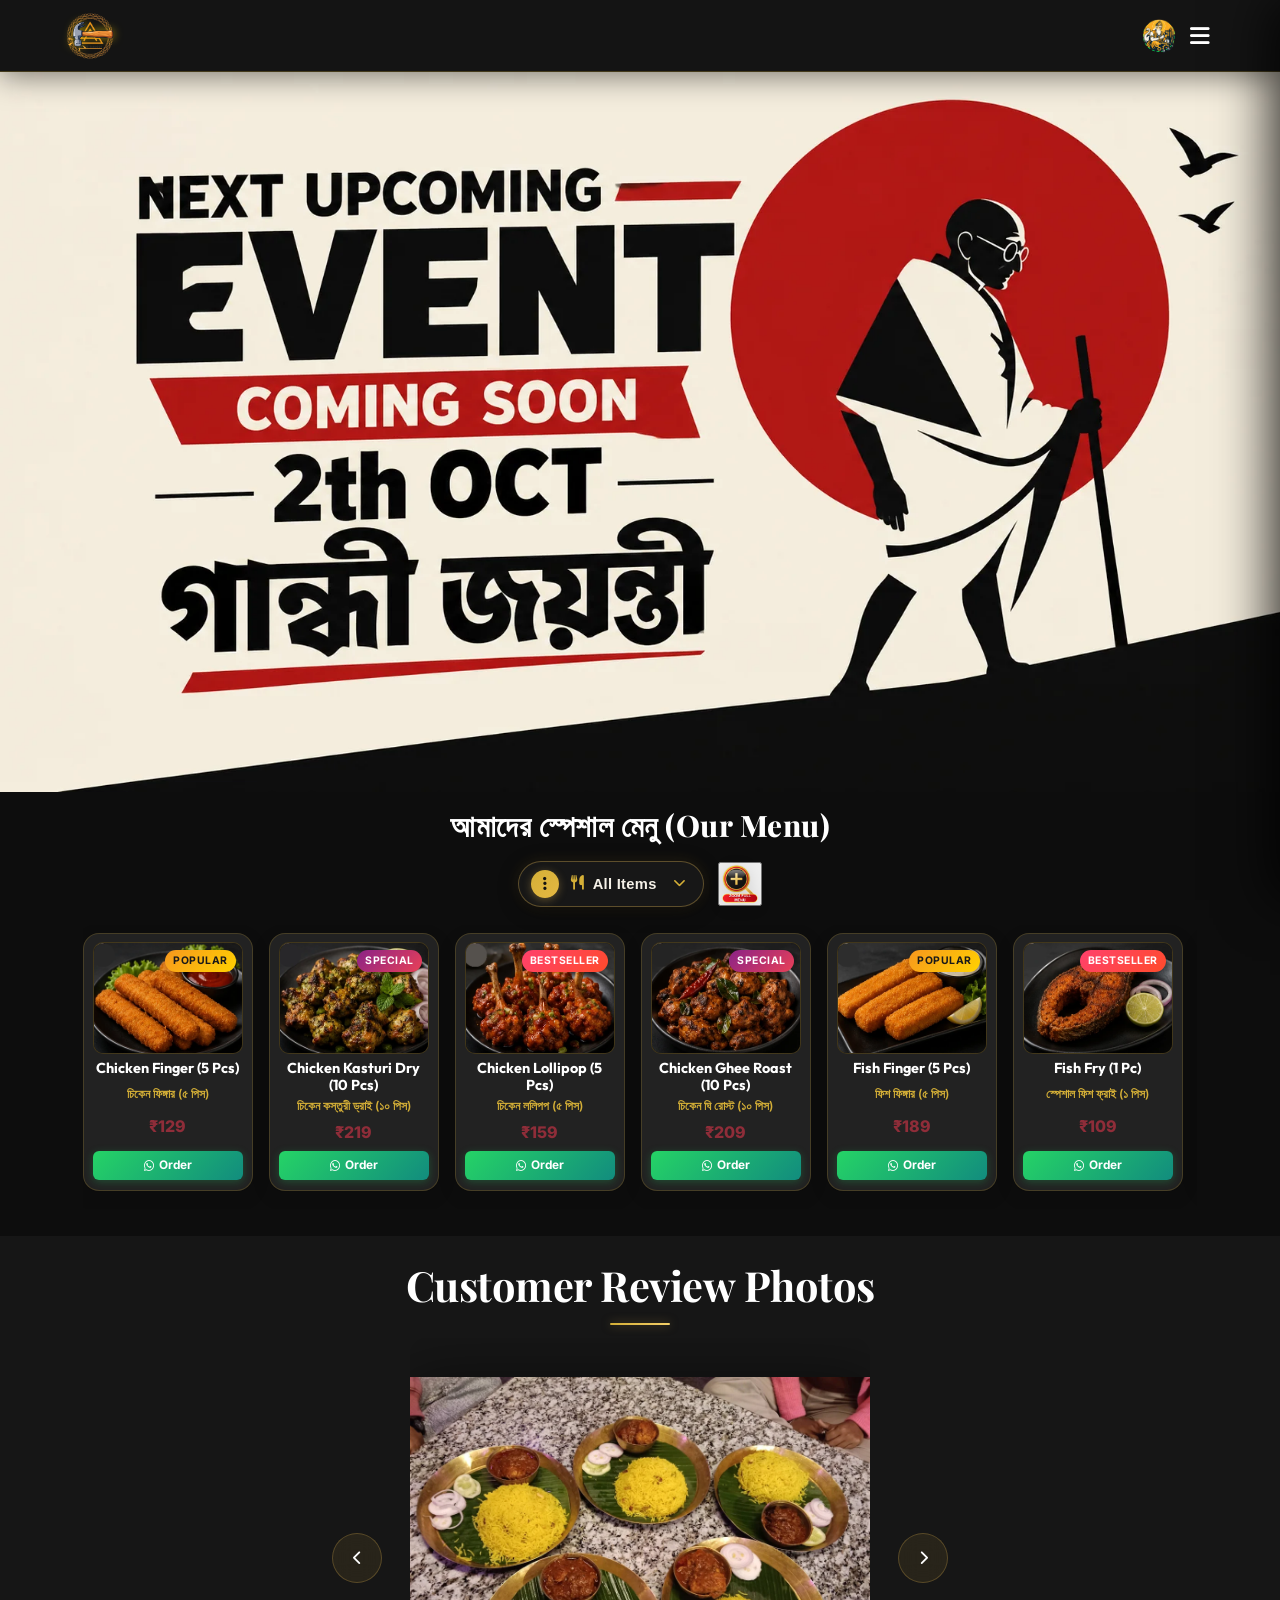
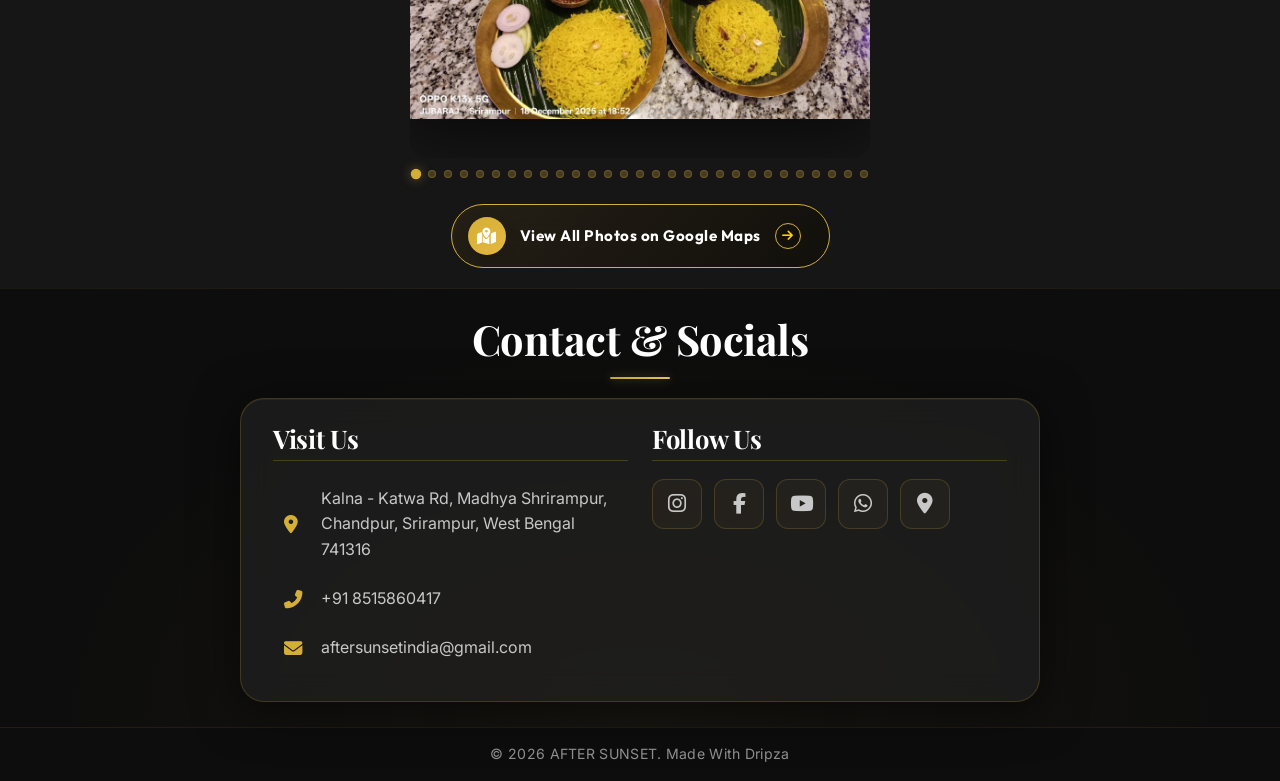
==== index.html @ 4a6a5960 "Update search input keypad dismiss on enter" ====
﻿<!DOCTYPE html>
<html lang="bn">

<head>
    <meta charset="UTF-8">
    <meta name="viewport" content="width=device-width, initial-scale=1.0">
    <title>AFTER SUNSET</title>
    <link rel="icon" type="image/png" href="assets/after_sunset_logo.webp">
    <link
        href="https://fonts.googleapis.com/css2?family=Playfair+Display:wght@400;600;700;800&family=Outfit:wght@300;400;600;800&family=Inter:wght@300;400;500;600&display=swap"
        rel="stylesheet">
    <link rel="stylesheet" href="https://cdnjs.cloudflare.com/ajax/libs/font-awesome/6.4.0/css/all.min.css">
    <link rel="stylesheet" href="styles.css?v=1.3">
</head>

<body class="no-scroll">
    <!-- Preloader Screen -->
    <div id="preloader">
        <div class="preloader-content">
            <h1 class="preloader-title">Welcome to <br><span class="highlight">AFTER SUNSET</span></h1>
            <div class="preloader-loader">
                <div class="loader-bar"></div>
            </div>
        </div>
    </div>
    <!-- Navbar -->
    <nav class="navbar">
        <div class="logo-container">
            <img src="assets/after_sunset_logo.webp" alt="AFTER SUNSET Logo" class="logo-brand-img">
            <div class="logo-text-wrapper">
                <span class="animated-football-header" title="Ganesh Chaturthi Special">
                    <img src="assets/ganesh_run_icon.webp" alt="Ganesh Run Icon" style="object-fit: contain; filter: drop-shadow(0 0 5px rgba(255, 215, 0, 0.6));">
                </span>
                <span class="logo-text">AFTER SUNSET</span>
            </div>
        </div>
        <span class="rath-yatra-header-text">শুভ বিশ্বকর্মা পূজা!</span>
        <ul class="nav-links">
            <li><a href="#home">Home</a></li>
            <li><a href="#menu">Menu</a></li>
            <li><a href="#reviews">Reviews</a></li>
            <li><a href="#contact">Contact</a></li>
        </ul>
        <div class="navbar-actions">
            <!-- Janmashtami Special Button for Poster -->
            <button class="fifa-btn" id="open-promo-modal-direct-btn" title="Show Ganesh Chaturthi Special Poster">
                <div class="fifa-container">
                    <div class="fifa-magic-ring"></div>
                    <img src="assets/ganesh_icon.webp" alt="Ganesh Special" class="fifa-svg" style="object-fit: contain;">
                </div>
            </button>

            <div class="hamburger">
                <i class="fas fa-bars"></i>
            </div>
        </div>
    </nav>

    <!-- Hero Section -->
    <section id="home" class="hero">
        <div class="hero-bg banner-box">
            <img src="assets/after_sunset_banner_1.webp" alt="AFTER SUNSET Banner 1" class="active">
            <img src="assets/hero_banner_2.webp" alt="AFTER SUNSET Banner 2">
            <img src="assets/hero_banner_3.webp" alt="AFTER SUNSET Banner 3">
            <img src="assets/hero_banner_4.webp" alt="AFTER SUNSET Banner 4">
            <img src="assets/hero_banner_5.webp" alt="AFTER SUNSET Banner 5">
            <img src="assets/hero_banner_6.webp" alt="AFTER SUNSET Banner 6">
            <img src="assets/hero_banner_7.webp" alt="AFTER SUNSET Banner 7">
            <div class="overlay"></div>
        </div>
        <!-- Click/Hover Zones for Banner Control -->
        <div class="hero-nav-zone left-zone" title="Previous Image"></div>
        <div class="hero-nav-zone right-zone" title="Next Image"></div>
    </section>

    <!-- Digital Restaurant Menu Section -->
    <section id="menu" class="main-menu-section">
        <div class="menu-header-wrapper">
            <div class="menu-eyebrow-container">
                <span class="menu-eyebrow">আমাদের স্পেশাল মেনু (Our Menu)</span>
            </div>
        </div>

        <!-- Menu Filter and Zoom Controls Row -->
        <div class="menu-filter-controls-row">
            <!-- Menu Category Filter Dropdown (Three-Dot Filter Menu) -->
            <div class="menu-filter-dropdown-wrapper" id="main-menu-filter-dropdown-wrapper">
            <button type="button" class="menu-filter-dots-btn" id="main-menu-filter-dots-btn" aria-expanded="false"
                aria-haspopup="true" title="Filter Menu">
                <span class="three-dots-icon-box">
                    <i class="fas fa-ellipsis-v"></i>
                </span>
                <span class="current-filter-label" id="main-current-filter-label">
                    <i class="fas fa-utensils"></i>
                    <span>All Items</span>
                </span>
                <i class="fas fa-chevron-down filter-dropdown-arrow"></i>
            </button>

            <!-- Dropdown List of Category Filter Options -->
            <div class="menu-filter-dropdown-menu" id="main-menu-filter-dropdown-menu">
                <div class="menu-filter-dropdown-header">
                    <span><i class="fas fa-filter"></i> Filter Category</span>
                </div>
                <div class="menu-filter-dropdown-list">
                    <button type="button" class="menu-tab-btn active" data-category="all">
                        <span class="tab-btn-content">
                            <i class="fas fa-utensils tab-icon"></i>
                            <span class="tab-title">All Items</span>
                        </span>
                        <i class="fas fa-check active-indicator-icon"></i>
                    </button>
                    <button type="button" class="menu-tab-btn" data-category="snacks">
                        <span class="tab-btn-content">
                            <i class="fas fa-drumstick-bite tab-icon"></i>
                            <span class="tab-title">Snacks & Starters</span>
                        </span>
                        <i class="fas fa-check active-indicator-icon"></i>
                    </button>
                    <button type="button" class="menu-tab-btn" data-category="thali">
                        <span class="tab-btn-content">
                            <i class="fas fa-bowl-rice tab-icon"></i>
                            <span class="tab-title">Bengali Thali</span>
                        </span>
                        <i class="fas fa-check active-indicator-icon"></i>
                    </button>
                    <button type="button" class="menu-tab-btn" data-category="rice">
                        <span class="tab-btn-content">
                            <i class="fas fa-bowl-food tab-icon"></i>
                            <span class="tab-title">Rice & Biryani</span>
                        </span>
                        <i class="fas fa-check active-indicator-icon"></i>
                    </button>
                    <button type="button" class="menu-tab-btn" data-category="chicken">
                        <span class="tab-btn-content">
                            <i class="fas fa-drumstick-bite tab-icon"></i>
                            <span class="tab-title">Indian Chicken</span>
                        </span>
                        <i class="fas fa-check active-indicator-icon"></i>
                    </button>
                    <button type="button" class="menu-tab-btn" data-category="mutton">
                        <span class="tab-btn-content">
                            <i class="fas fa-bacon tab-icon"></i>
                            <span class="tab-title">Indian Mutton</span>
                        </span>
                        <i class="fas fa-check active-indicator-icon"></i>
                    </button>
                    <button type="button" class="menu-tab-btn" data-category="fish">
                        <span class="tab-btn-content">
                            <i class="fas fa-fish tab-icon"></i>
                            <span class="tab-title">Fish Items</span>
                        </span>
                        <i class="fas fa-check active-indicator-icon"></i>
                    </button>
                    <button type="button" class="menu-tab-btn" data-category="paneer">
                        <span class="tab-btn-content">
                            <i class="fas fa-cheese tab-icon"></i>
                            <span class="tab-title">Paneer Dishes</span>
                        </span>
                        <i class="fas fa-check active-indicator-icon"></i>
                    </button>
                    <button type="button" class="menu-tab-btn" data-category="tandoor">
                        <span class="tab-btn-content">
                            <i class="fas fa-fire tab-icon"></i>
                            <span class="tab-title">Tandoor & Roti</span>
                        </span>
                        <i class="fas fa-check active-indicator-icon"></i>
                    </button>
                    <button type="button" class="menu-tab-btn" data-category="combos">
                        <span class="tab-btn-content">
                            <i class="fas fa-boxes-stacked tab-icon"></i>
                            <span class="tab-title">Special Combos</span>
                        </span>
                        <i class="fas fa-check active-indicator-icon"></i>
                    </button>
                    <button type="button" class="menu-tab-btn" data-category="chinese">
                        <span class="tab-btn-content">
                            <i class="fas fa-bowl-food tab-icon"></i>
                            <span class="tab-title">Chinese & Noodles</span>
                        </span>
                        <i class="fas fa-check active-indicator-icon"></i>
                    </button>
                    <button type="button" class="menu-tab-btn" data-category="dessert">
                        <span class="tab-btn-content">
                            <i class="fas fa-ice-cream tab-icon"></i>
                            <span class="tab-title">Ice Cream & Desserts</span>
                        </span>
                        <i class="fas fa-check active-indicator-icon"></i>
                    </button>
                    <button type="button" class="menu-tab-btn" data-category="beverages">
                        <span class="tab-btn-content">
                            <i class="fas fa-cocktail tab-icon"></i>
                            <span class="tab-title">Mocktails & Drinks</span>
                        </span>
                        <i class="fas fa-check active-indicator-icon"></i>
                    </button>
                </div>
            </div>
        </div>

        <!-- Zoom Full Menu Button on Right Side of Filter -->
        <button type="button" class="menu-zoom-img-btn" id="open-full-menu-modal-btn"
            title="Open Complete Menu Card (সম্পূর্ণ মেনু)">
            <img src="assets/zoom_full_menu_icon.webp" alt="Zoom Full Menu" class="zoom-full-menu-img">
        </button>
    </div>


        <!-- Menu Cards Horizontal Side-Scroll Wrapper -->
        <div class="main-menu-scroll-wrapper">
            <div class="main-menu-scroll-track" id="main-restaurant-menu-scroll">
                <!-- 1. Chicken Finger (5 Pcs) -->
                <div class="food-menu-card" data-category="snacks"
                    data-keywords="chicken finger crispy fried snack 5 pcs non veg">
                    <div class="food-card-badge popular">Popular</div>
                    <div class="food-card-img-box">
                        <img src="assets/menu_chicken_finger.webp" alt="Chicken Finger (5 Pcs)" loading="lazy">
                    </div>
                    <div class="food-card-body">
                        <h3 class="food-title">Chicken Finger (5 Pcs)</h3>
                        <span class="bengali-title">চিকেন ফিঙ্গার (৫ পিস)</span>
                        <span class="food-price">&#8377;129</span>
                        <a href="https://wa.me/918515860417?text=Hi%20AFTER%20SUNSET,%20I%20want%20to%20order%20Chicken%20Finger%20(5%20Pcs)%20(%E2%82%B9129)"
                            target="_blank" class="food-order-btn">
                            <i class="fab fa-whatsapp"></i> Order
                        </a>
                    </div>
                </div>
                <!-- 2. Chicken Kasturi Dry (10 Pcs) -->
                <div class="food-menu-card" data-category="snacks"
                    data-keywords="chicken kasturi dry 10 pcs kabab dry roasted">
                    <div class="food-card-badge special">Special</div>
                    <div class="food-card-img-box">
                        <img src="assets/menu_chicken_kasturi_dry.webp" alt="Chicken Kasturi Dry (10 Pcs)"
                            loading="lazy">
                    </div>
                    <div class="food-card-body">
                        <h3 class="food-title">Chicken Kasturi Dry (10 Pcs)</h3>
                        <span class="bengali-title">চিকেন কস্তুরী ড্রাই (১০ পিস)</span>
                        <span class="food-price">&#8377;219</span>
                        <a href="https://wa.me/918515860417?text=Hi%20AFTER%20SUNSET,%20I%20want%20to%20order%20Chicken%20Kasturi%20Dry%20(10%20Pcs)%20(%E2%82%B9219)"
                            target="_blank" class="food-order-btn">
                            <i class="fab fa-whatsapp"></i> Order
                        </a>
                    </div>
                </div>
                <!-- 3. Chicken Lollipop (5 Pcs) -->
                <div class="food-menu-card" data-category="snacks"
                    data-keywords="chicken lollipop 5 pcs crispy fried chicken drumettes">
                    <div class="food-card-badge bestseller">Bestseller</div>
                    <div class="food-card-img-box">
                        <img src="assets/menu_chicken_lollipop.webp" alt="Chicken Lollipop (5 Pcs)" loading="lazy">
                    </div>
                    <div class="food-card-body">
                        <h3 class="food-title">Chicken Lollipop (5 Pcs)</h3>
                        <span class="bengali-title">চিকেন ললিপপ (৫ পিস)</span>
                        <span class="food-price">&#8377;159</span>
                        <a href="https://wa.me/918515860417?text=Hi%20AFTER%20SUNSET,%20I%20want%20to%20order%20Chicken%20Lollipop%20(5%20Pcs)%20(%E2%82%B9159)"
                            target="_blank" class="food-order-btn">
                            <i class="fab fa-whatsapp"></i> Order
                        </a>
                    </div>
                </div>
                <!-- 4. Chicken Ghee Roast (10 Pcs) -->
                <div class="food-menu-card" data-category="snacks"
                    data-keywords="chicken ghee roast 10 pcs rich desi ghee roasted">
                    <div class="food-card-badge special">Special</div>
                    <div class="food-card-img-box">
                        <img src="assets/menu_chicken_ghee_roast.webp" alt="Chicken Ghee Roast (10 Pcs)" loading="lazy">
                    </div>
                    <div class="food-card-body">
                        <h3 class="food-title">Chicken Ghee Roast (10 Pcs)</h3>
                        <span class="bengali-title">চিকেন ঘি রোস্ট (১০ পিস)</span>
                        <span class="food-price">&#8377;209</span>
                        <a href="https://wa.me/918515860417?text=Hi%20AFTER%20SUNSET,%20I%20want%20to%20order%20Chicken%20Ghee%20Roast%20(10%20Pcs)%20(%E2%82%B9209)"
                            target="_blank" class="food-order-btn">
                            <i class="fab fa-whatsapp"></i> Order
                        </a>
                    </div>
                </div>
                <!-- 5. Fish Finger (5 Pcs) -->
                <div class="food-menu-card" data-category="snacks"
                    data-keywords="fish finger 5 pcs bhetki fish crispy crumb fried">
                    <div class="food-card-badge popular">Popular</div>
                    <div class="food-card-img-box">
                        <img src="assets/menu_fish_finger.webp" alt="Fish Finger (5 Pcs)" loading="lazy">
                    </div>
                    <div class="food-card-body">
                        <h3 class="food-title">Fish Finger (5 Pcs)</h3>
                        <span class="bengali-title">ফিশ ফিঙ্গার (৫ পিস)</span>
                        <span class="food-price">&#8377;189</span>
                        <a href="https://wa.me/918515860417?text=Hi%20AFTER%20SUNSET,%20I%20want%20to%20order%20Fish%20Finger%20(5%20Pcs)%20(%E2%82%B9189)"
                            target="_blank" class="food-order-btn">
                            <i class="fab fa-whatsapp"></i> Order
                        </a>
                    </div>
                </div>
                <!-- 6. Fish Fry (1 Pc) -->
                <div class="food-menu-card" data-category="snacks"
                    data-keywords="fish fry 1 pc kolkata style fish cutlet bhetki">
                    <div class="food-card-badge bestseller">Bestseller</div>
                    <div class="food-card-img-box">
                        <img src="assets/menu_fish_fry.webp" alt="Fish Fry (1 Pc)" loading="lazy">
                    </div>
                    <div class="food-card-body">
                        <h3 class="food-title">Fish Fry (1 Pc)</h3>
                        <span class="bengali-title">স্পেশাল ফিশ ফ্রাই (১ পিস)</span>
                        <span class="food-price">&#8377;109</span>
                        <a href="https://wa.me/918515860417?text=Hi%20AFTER%20SUNSET,%20I%20want%20to%20order%20Fish%20Fry%20(1%20Pc)%20(%E2%82%B9109)"
                            target="_blank" class="food-order-btn">
                            <i class="fab fa-whatsapp"></i> Order
                        </a>
                    </div>
                </div>
                <!-- 7. Hongkong Chicken Dry (6 Pcs) -->
                <div class="food-menu-card" data-category="snacks"
                    data-keywords="hongkong chicken dry 6 pcs chinese starter">
                    <div class="food-card-img-box">
                        <img src="assets/menu_hongkong_chicken_dry.webp" alt="Hongkong Chicken Dry (6 Pcs)"
                            loading="lazy">
                    </div>
                    <div class="food-card-body">
                        <h3 class="food-title">Hongkong Chicken Dry (6 Pcs)</h3>
                        <span class="bengali-title">হংকং চিকেন ড্রাই (৬ পিস)</span>
                        <span class="food-price">&#8377;199</span>
                        <a href="https://wa.me/918515860417?text=Hi%20AFTER%20SUNSET,%20I%20want%20to%20order%20Hongkong%20Chicken%20Dry%20(6%20Pcs)%20(%E2%82%B9199)"
                            target="_blank" class="food-order-btn">
                            <i class="fab fa-whatsapp"></i> Order
                        </a>
                    </div>
                </div>
                <!-- 8. Dragon Chicken -->
                <div class="food-menu-card" data-category="snacks"
                    data-keywords="dragon chicken spicy crispy chinese starter sauce">
                    <div class="food-card-badge special">Special</div>
                    <div class="food-card-img-box">
                        <img src="assets/menu_dragon_chicken.webp" alt="Dragon Chicken" loading="lazy">
                    </div>
                    <div class="food-card-body">
                        <h3 class="food-title">Dragon Chicken</h3>
                        <span class="bengali-title">ড্রাগন চিকেন</span>
                        <span class="food-price">&#8377;229</span>
                        <a href="https://wa.me/918515860417?text=Hi%20AFTER%20SUNSET,%20I%20want%20to%20order%20Dragon%20Chicken%20(%E2%82%B9229)"
                            target="_blank" class="food-order-btn">
                            <i class="fab fa-whatsapp"></i> Order
                        </a>
                    </div>
                </div>
                <!-- 9. Pepper Chicken (6 Pcs) -->
                <div class="food-menu-card" data-category="snacks"
                    data-keywords="pepper chicken papper chicken black pepper 6 pcs">
                    <div class="food-card-img-box">
                        <img src="assets/menu_pepper_chicken.webp" alt="Pepper Chicken (6 Pcs)" loading="lazy">
                    </div>
                    <div class="food-card-body">
                        <h3 class="food-title">Pepper Chicken (6 Pcs)</h3>
                        <span class="bengali-title">পেপার চিকেন (৬ পিস)</span>
                        <span class="food-price">&#8377;159</span>
                        <a href="https://wa.me/918515860417?text=Hi%20AFTER%20SUNSET,%20I%20want%20to%20order%20Pepper%20Chicken%20(6%20Pcs)%20(%E2%82%B9159)"
                            target="_blank" class="food-order-btn">
                            <i class="fab fa-whatsapp"></i> Order
                        </a>
                    </div>
                </div>
                <!-- 10. Chilli Chicken Dry (6 Pcs) -->
                <div class="food-menu-card" data-category="snacks"
                    data-keywords="chilli chicken dry 6 pcs hot spicy dry chinese starter">
                    <div class="food-card-badge bestseller">Bestseller</div>
                    <div class="food-card-img-box">
                        <img src="assets/menu_chilli_chicken_dry.webp" alt="Chilli Chicken Dry (6 Pcs)" loading="lazy">
                    </div>
                    <div class="food-card-body">
                        <h3 class="food-title">Chilli Chicken Dry (6 Pcs)</h3>
                        <span class="bengali-title">চিলি চিকেন ড্রাই (৬ পিস)</span>
                        <span class="food-price">&#8377;149</span>
                        <a href="https://wa.me/918515860417?text=Hi%20AFTER%20SUNSET,%20I%20want%20to%20order%20Chilli%20Chicken%20Dry%20(6%20Pcs)%20(%E2%82%B9149)"
                            target="_blank" class="food-order-btn">
                            <i class="fab fa-whatsapp"></i> Order
                        </a>
                    </div>
                </div>
                <!-- 11. Chicken 65 (6 Pcs) -->
                <div class="food-menu-card" data-category="snacks"
                    data-keywords="chicken 65 south indian crispy spicy fried 6 pcs">
                    <div class="food-card-badge popular">Popular</div>
                    <div class="food-card-img-box">
                        <img src="assets/menu_chicken_65.webp" alt="Chicken 65 (6 Pcs)" loading="lazy">
                    </div>
                    <div class="food-card-body">
                        <h3 class="food-title">Chicken 65 (6 Pcs)</h3>
                        <span class="bengali-title">চিকেন ৬৫ (৬ পিস)</span>
                        <span class="food-price">&#8377;169</span>
                        <a href="https://wa.me/918515860417?text=Hi%20AFTER%20SUNSET,%20I%20want%20to%20order%20Chicken%2065%20(6%20Pcs)%20(%E2%82%B9169)"
                            target="_blank" class="food-order-btn">
                            <i class="fab fa-whatsapp"></i> Order
                        </a>
                    </div>
                </div>
                <!-- 12. Crispy Chicken -->
                <div class="food-menu-card" data-category="snacks"
                    data-keywords="crispy chicken crunchy golden fried chicken strips">
                    <div class="food-card-img-box">
                        <img src="assets/menu_crispy_chicken.webp" alt="Crispy Chicken" loading="lazy">
                    </div>
                    <div class="food-card-body">
                        <h3 class="food-title">Crispy Chicken</h3>
                        <span class="bengali-title">ক্রিস্পি চিকেন</span>
                        <span class="food-price">&#8377;169</span>
                        <a href="https://wa.me/918515860417?text=Hi%20AFTER%20SUNSET,%20I%20want%20to%20order%20Crispy%20Chicken%20(%E2%82%B9169)"
                            target="_blank" class="food-order-btn">
                            <i class="fab fa-whatsapp"></i> Order
                        </a>
                    </div>
                </div>
                <!-- 13. French Fries -->
                <div class="food-menu-card" data-category="snacks"
                    data-keywords="french fries crispy potato fries salted">
                    <div class="food-card-badge pure-veg">Pure Veg</div>
                    <div class="food-card-img-box">
                        <img src="assets/menu_french_fries.webp" alt="French Fries" loading="lazy">
                    </div>
                    <div class="food-card-body">
                        <h3 class="food-title">French Fries</h3>
                        <span class="bengali-title">ফ্রেঞ্চ ফ্রাই</span>
                        <span class="food-price">&#8377;99</span>
                        <a href="https://wa.me/918515860417?text=Hi%20AFTER%20SUNSET,%20I%20want%20to%20order%20French%20Fries%20(%E2%82%B999)"
                            target="_blank" class="food-order-btn">
                            <i class="fab fa-whatsapp"></i> Order
                        </a>
                    </div>
                </div>
                <!-- 14. Crispy Baby Corn -->
                <div class="food-menu-card" data-category="snacks"
                    data-keywords="crispy baby corn golden fried babycorn starter">
                    <div class="food-card-badge pure-veg">Pure Veg</div>
                    <div class="food-card-img-box">
                        <img src="assets/menu_crispy_baby_corn.webp" alt="Crispy Baby Corn" loading="lazy">
                    </div>
                    <div class="food-card-body">
                        <h3 class="food-title">Crispy Baby Corn</h3>
                        <span class="bengali-title">ক্রিস্পি বেবিকর্ন</span>
                        <span class="food-price">&#8377;159</span>
                        <a href="https://wa.me/918515860417?text=Hi%20AFTER%20SUNSET,%20I%20want%20to%20order%20Crispy%20Baby%20Corn%20(%E2%82%B9159)"
                            target="_blank" class="food-order-btn">
                            <i class="fab fa-whatsapp"></i> Order
                        </a>
                    </div>
                </div>
                <!-- 15. Chilli Mushroom -->
                <div class="food-menu-card" data-category="snacks"
                    data-keywords="chilli mushroom spicy dry mushroom starter">
                    <div class="food-card-badge pure-veg">Pure Veg</div>
                    <div class="food-card-img-box">
                        <img src="assets/menu_chilli_mushroom.webp" alt="Chilli Mushroom" loading="lazy">
                    </div>
                    <div class="food-card-body">
                        <h3 class="food-title">Chilli Mushroom</h3>
                        <span class="bengali-title">চিলি মাশরুম</span>
                        <span class="food-price">&#8377;149</span>
                        <a href="https://wa.me/918515860417?text=Hi%20AFTER%20SUNSET,%20I%20want%20to%20order%20Chilli%20Mushroom%20(%E2%82%B9149)"
                            target="_blank" class="food-order-btn">
                            <i class="fab fa-whatsapp"></i> Order
                        </a>
                    </div>
                </div>
                <!-- 16. Chilli Paneer Dry -->
                <div class="food-menu-card" data-category="snacks"
                    data-keywords="chilli paneer dry cottage cheese spicy chinese">
                    <div class="food-card-badge popular">Popular</div>
                    <div class="food-card-img-box">
                        <img src="assets/menu_chilli_paneer_dry.webp" alt="Chilli Paneer Dry" loading="lazy">
                    </div>
                    <div class="food-card-body">
                        <h3 class="food-title">Chilli Paneer Dry</h3>
                        <span class="bengali-title">চিলি পনির ড্রাই</span>
                        <span class="food-price">&#8377;149</span>
                        <a href="https://wa.me/918515860417?text=Hi%20AFTER%20SUNSET,%20I%20want%20to%20order%20Chilli%20Paneer%20Dry%20(%E2%82%B9149)"
                            target="_blank" class="food-order-btn">
                            <i class="fab fa-whatsapp"></i> Order
                        </a>
                    </div>
                </div>
                <!-- 17. Paneer Pakora -->
                <div class="food-menu-card" data-category="snacks"
                    data-keywords="paneer pakora panner pakara hot crispy snacks">
                    <div class="food-card-badge pure-veg">Pure Veg</div>
                    <div class="food-card-img-box">
                        <img src="assets/menu_paneer_pakora.webp" alt="Paneer Pakora" loading="lazy">
                    </div>
                    <div class="food-card-body">
                        <h3 class="food-title">Paneer Pakora</h3>
                        <span class="bengali-title">পনির পকোড়া</span>
                        <span class="food-price">&#8377;129</span>
                        <a href="https://wa.me/918515860417?text=Hi%20AFTER%20SUNSET,%20I%20want%20to%20order%20Paneer%20Pakora%20(%E2%82%B9129)"
                            target="_blank" class="food-order-btn">
                            <i class="fab fa-whatsapp"></i> Order
                        </a>
                    </div>
                </div>
                <!-- 18. Honey Garlic Cauliflower -->
                <div class="food-menu-card" data-category="snacks"
                    data-keywords="honey garlic cauliflower sweet spicy gobi starter">
                    <div class="food-card-badge pure-veg">Pure Veg</div>
                    <div class="food-card-img-box">
                        <img src="assets/menu_honey_garlic_cauliflower.webp" alt="Honey Garlic Cauliflower"
                            loading="lazy">
                    </div>
                    <div class="food-card-body">
                        <h3 class="food-title">Honey Garlic Cauliflower</h3>
                        <span class="bengali-title">হানি গার্লিক ফুলকপি</span>
                        <span class="food-price">&#8377;159</span>
                        <a href="https://wa.me/918515860417?text=Hi%20AFTER%20SUNSET,%20I%20want%20to%20order%20Honey%20Garlic%20Cauliflower%20(%E2%82%B9159)"
                            target="_blank" class="food-order-btn">
                            <i class="fab fa-whatsapp"></i> Order
                        </a>
                    </div>
                </div>
                <!-- 19. Veg Chilli Gobi -->
                <div class="food-menu-card" data-category="snacks"
                    data-keywords="veg chilli gobi crispy cauliflower chinese">
                    <div class="food-card-badge pure-veg">Pure Veg</div>
                    <div class="food-card-img-box">
                        <img src="assets/menu_veg_chilli_gobi.webp" alt="Veg Chilli Gobi" loading="lazy">
                    </div>
                    <div class="food-card-body">
                        <h3 class="food-title">Veg Chilli Gobi</h3>
                        <span class="bengali-title">ভেজ চিলি গোবি</span>
                        <span class="food-price">&#8377;149</span>
                        <a href="https://wa.me/918515860417?text=Hi%20AFTER%20SUNSET,%20I%20want%20to%20order%20Veg%20Chilli%20Gobi%20(%E2%82%B9149)"
                            target="_blank" class="food-order-btn">
                            <i class="fab fa-whatsapp"></i> Order
                        </a>
                    </div>
                </div>
                <!-- 20. Paneer Cheese Balls (8 Pcs) -->
                <div class="food-menu-card" data-category="snacks"
                    data-keywords="paneer cheese balls 8 pcs melting cheese stuffed">
                    <div class="food-card-badge special">Special</div>
                    <div class="food-card-img-box">
                        <img src="assets/menu_paneer_cheese_balls.webp" alt="Paneer Cheese Balls (8 Pcs)" loading="lazy">
                    </div>
                    <div class="food-card-body">
                        <h3 class="food-title">Paneer Cheese Balls (8 Pcs)</h3>
                        <span class="bengali-title">পনির চিজ বল (৮ পিস)</span>
                        <span class="food-price">&#8377;149</span>
                        <a href="https://wa.me/918515860417?text=Hi%20AFTER%20SUNSET,%20I%20want%20to%20order%20Paneer%20Cheese%20Balls%20(8%20Pcs)%20(%E2%82%B9149)"
                            target="_blank" class="food-order-btn">
                            <i class="fab fa-whatsapp"></i> Order
                        </a>
                    </div>
                </div>
                <!-- 21. Honey Chilli Potato -->
                <div class="food-menu-card" data-category="snacks"
                    data-keywords="honey chilli potato sweet spicy crispy sesame potato">
                    <div class="food-card-badge pure-veg">Pure Veg</div>
                    <div class="food-card-img-box">
                        <img src="assets/menu_honey_chilli_potato.webp" alt="Honey Chilli Potato" loading="lazy">
                    </div>
                    <div class="food-card-body">
                        <h3 class="food-title">Honey Chilli Potato</h3>
                        <span class="bengali-title">হানি চিলি পটেটো</span>
                        <span class="food-price">&#8377;139</span>
                        <a href="https://wa.me/918515860417?text=Hi%20AFTER%20SUNSET,%20I%20want%20to%20order%20Honey%20Chilli%20Potato%20(%E2%82%B9139)"
                            target="_blank" class="food-order-btn">
                            <i class="fab fa-whatsapp"></i> Order
                        </a>
                    </div>
                </div>
                <!-- 22. Chilli Potato -->
                <div class="food-menu-card" data-category="snacks" data-keywords="chilli potato spicy potato fingers">
                    <div class="food-card-badge pure-veg">Pure Veg</div>
                    <div class="food-card-img-box">
                        <img src="assets/menu_chilli_potato.webp" alt="Chilli Potato" loading="lazy">
                    </div>
                    <div class="food-card-body">
                        <h3 class="food-title">Chilli Potato</h3>
                        <span class="bengali-title">চিলি পটেটো</span>
                        <span class="food-price">&#8377;129</span>
                        <a href="https://wa.me/918515860417?text=Hi%20AFTER%20SUNSET,%20I%20want%20to%20order%20Chilli%20Potato%20(%E2%82%B9129)"
                            target="_blank" class="food-order-btn">
                            <i class="fab fa-whatsapp"></i> Order
                        </a>
                    </div>
                </div>
                <!-- 23. Crispy Honey Babycorn -->
                <div class="food-menu-card" data-category="snacks"
                    data-keywords="crispy honey babycorn sweet spicy glazed baby corn">
                    <div class="food-card-badge special">Special</div>
                    <div class="food-card-img-box">
                        <img src="assets/menu_crispy_honey_babycorn.webp" alt="Crispy Honey Babycorn" loading="lazy">
                    </div>
                    <div class="food-card-body">
                        <h3 class="food-title">Crispy Honey Babycorn</h3>
                        <span class="bengali-title">ক্রিস্পি হানি বেবিকর্ন</span>
                        <span class="food-price">&#8377;169</span>
                        <a href="https://wa.me/918515860417?text=Hi%20AFTER%20SUNSET,%20I%20want%20to%20order%20Crispy%20Honey%20Babycorn%20(%E2%82%B9169)"
                            target="_blank" class="food-order-btn">
                            <i class="fab fa-whatsapp"></i> Order
                        </a>
                    </div>
                </div>
                <!-- 24. Mushroom Salt and Pepper -->
                <div class="food-menu-card" data-category="snacks"
                    data-keywords="mushroom salt and pepper solt paper crispy tossed">
                    <div class="food-card-badge pure-veg">Pure Veg</div>
                    <div class="food-card-img-box">
                        <img src="assets/menu_mushroom_salt_and_pepper.webp" alt="Mushroom Salt and Pepper"
                            loading="lazy">
                    </div>
                    <div class="food-card-body">
                        <h3 class="food-title">Mushroom Salt and Pepper</h3>
                        <span class="bengali-title">মাশরুম সল্ট অ্যান্ড পেপার</span>
                        <span class="food-price">&#8377;159</span>
                        <a href="https://wa.me/918515860417?text=Hi%20AFTER%20SUNSET,%20I%20want%20to%20order%20Mushroom%20Salt%20and%20Pepper%20(%E2%82%B9159)"
                            target="_blank" class="food-order-btn">
                            <i class="fab fa-whatsapp"></i> Order
                        </a>
                    </div>
                </div>
                <!-- 25. Fish Schezwan -->
                <div class="food-menu-card" data-category="fish"
                    data-keywords="fish schezwan spicy schezwan sauce fish gravy">
                    <div class="food-card-badge special">Special</div>
                    <div class="food-card-img-box">
                        <img src="assets/menu_fish_schezwan.webp" alt="Fish Schezwan" loading="lazy">
                    </div>
                    <div class="food-card-body">
                        <h3 class="food-title">Fish Schezwan</h3>
                        <span class="bengali-title">ফিশ সেজুয়ান</span>
                        <span class="food-price">&#8377;229</span>
                        <a href="https://wa.me/918515860417?text=Hi%20AFTER%20SUNSET,%20I%20want%20to%20order%20Fish%20Schezwan%20(%E2%82%B9229)"
                            target="_blank" class="food-order-btn">
                            <i class="fab fa-whatsapp"></i> Order
                        </a>
                    </div>
                </div>
                <!-- 26. Hot Garlic Fish -->
                <div class="food-menu-card" data-category="fish"
                    data-keywords="hot garlic fish spicy garlic sauce tender fish">
                    <div class="food-card-img-box">
                        <img src="assets/menu_hot_garlic_fish.webp" alt="Hot Garlic Fish" loading="lazy">
                    </div>
                    <div class="food-card-body">
                        <h3 class="food-title">Hot Garlic Fish</h3>
                        <span class="bengali-title">হট গার্লিক ফিশ</span>
                        <span class="food-price">&#8377;239</span>
                        <a href="https://wa.me/918515860417?text=Hi%20AFTER%20SUNSET,%20I%20want%20to%20order%20Hot%20Garlic%20Fish%20(%E2%82%B9239)"
                            target="_blank" class="food-order-btn">
                            <i class="fab fa-whatsapp"></i> Order
                        </a>
                    </div>
                </div>
                <!-- 27. Chilli Garlic Fish -->
                <div class="food-menu-card" data-category="fish"
                    data-keywords="chilli garlic fish hot fish starter gravy">
                    <div class="food-card-badge popular">Popular</div>
                    <div class="food-card-img-box">
                        <img src="assets/menu_chilli_garlic_fish.webp" alt="Chilli Garlic Fish" loading="lazy">
                    </div>
                    <div class="food-card-body">
                        <h3 class="food-title">Chilli Garlic Fish</h3>
                        <span class="bengali-title">চিলি গার্লিক ফিশ</span>
                        <span class="food-price">&#8377;259</span>
                        <a href="https://wa.me/918515860417?text=Hi%20AFTER%20SUNSET,%20I%20want%20to%20order%20Chilli%20Garlic%20Fish%20(%E2%82%B9259)"
                            target="_blank" class="food-order-btn">
                            <i class="fab fa-whatsapp"></i> Order
                        </a>
                    </div>
                </div>
                <!-- 28. Chilli Fish -->
                <div class="food-menu-card" data-category="fish"
                    data-keywords="chilli fish boneless fish cubes spicy chinese">
                    <div class="food-card-badge bestseller">Bestseller</div>
                    <div class="food-card-img-box">
                        <img src="assets/menu_chilli_fish.webp" alt="Chilli Fish" loading="lazy">
                    </div>
                    <div class="food-card-body">
                        <h3 class="food-title">Chilli Fish</h3>
                        <span class="bengali-title">চিলি ফিশ</span>
                        <span class="food-price">&#8377;249</span>
                        <a href="https://wa.me/918515860417?text=Hi%20AFTER%20SUNSET,%20I%20want%20to%20order%20Chilli%20Fish%20(%E2%82%B9249)"
                            target="_blank" class="food-order-btn">
                            <i class="fab fa-whatsapp"></i> Order
                        </a>
                    </div>
                </div>
                <!-- 29. Fish Manchurian -->
                <div class="food-menu-card" data-category="fish"
                    data-keywords="fish manchurian authentic chinese fish gravy">
                    <div class="food-card-img-box">
                        <img src="assets/menu_fish_manchurian.webp" alt="Fish Manchurian" loading="lazy">
                    </div>
                    <div class="food-card-body">
                        <h3 class="food-title">Fish Manchurian</h3>
                        <span class="bengali-title">ফিশ মাঞ্চুরিয়ান</span>
                        <span class="food-price">&#8377;219</span>
                        <a href="https://wa.me/918515860417?text=Hi%20AFTER%20SUNSET,%20I%20want%20to%20order%20Fish%20Manchurian%20(%E2%82%B9219)"
                            target="_blank" class="food-order-btn">
                            <i class="fab fa-whatsapp"></i> Order
                        </a>
                    </div>
                </div>
                <!-- 30. Roasted Chicken Tandoori (1 Leg) -->
                <div class="food-menu-card" data-category="tandoor"
                    data-keywords="roasted chicken tandoori one leg tandoori leg piece">
                    <div class="food-card-badge bestseller">Bestseller</div>
                    <div class="food-card-img-box">
                        <img src="assets/menu_roasted_chicken_tandoori_1leg.webp" alt="Roasted Chicken Tandoori (1 Leg)"
                            loading="lazy">
                    </div>
                    <div class="food-card-body">
                        <h3 class="food-title">Roasted Chicken Tandoori (1 Leg)</h3>
                        <span class="bengali-title">চিকেন তন্দুরি (১ লেগ)</span>
                        <span class="food-price">&#8377;159</span>
                        <a href="https://wa.me/918515860417?text=Hi%20AFTER%20SUNSET,%20I%20want%20to%20order%20Roasted%20Chicken%20Tandoori%20(1%20Leg)%20(%E2%82%B9159)"
                            target="_blank" class="food-order-btn">
                            <i class="fab fa-whatsapp"></i> Order
                        </a>
                    </div>
                </div>
                <!-- 31. Roasted Chicken Tandoori (4 Legs) -->
                <div class="food-menu-card" data-category="tandoor"
                    data-keywords="roasted chicken tandoori four legs full platter">
                    <div class="food-card-badge special">Special</div>
                    <div class="food-card-img-box">
                        <img src="assets/menu_roasted_chicken_tandoori_4leg.webp" alt="Roasted Chicken Tandoori (4 Legs)"
                            loading="lazy">
                    </div>
                    <div class="food-card-body">
                        <h3 class="food-title">Roasted Chicken Tandoori (4 Legs)</h3>
                        <span class="bengali-title">চিকেন তন্দুরি (৪ লেগ)</span>
                        <span class="food-price">&#8377;599</span>
                        <a href="https://wa.me/918515860417?text=Hi%20AFTER%20SUNSET,%20I%20want%20to%20order%20Roasted%20Chicken%20Tandoori%20(4%20Legs)%20(%E2%82%B9599)"
                            target="_blank" class="food-order-btn">
                            <i class="fab fa-whatsapp"></i> Order
                        </a>
                    </div>
                </div>
                <!-- 32. Chicken Kabab -->
                <div class="food-menu-card" data-category="tandoor"
                    data-keywords="chicken kabab grilled smoky juicy kabab tandoori">
                    <div class="food-card-badge popular">Popular</div>
                    <div class="food-card-img-box">
                        <img src="assets/menu_chicken_kabab.webp" alt="Chicken Kabab" loading="lazy">
                    </div>
                    <div class="food-card-body">
                        <h3 class="food-title">Chicken Kabab</h3>
                        <span class="bengali-title">চিকেন কাবাব</span>
                        <span class="food-price">&#8377;159</span>
                        <a href="https://wa.me/918515860417?text=Hi%20AFTER%20SUNSET,%20I%20want%20to%20order%20Chicken%20Kabab%20(%E2%82%B9159)"
                            target="_blank" class="food-order-btn">
                            <i class="fab fa-whatsapp"></i> Order
                        </a>
                    </div>
                </div>
                <!-- 33. Tandoori Roti -->
                <div class="food-menu-card" data-category="tandoor"
                    data-keywords="tandori roti tandoori roti clay oven wheat roti">
                    <div class="food-card-badge pure-veg">Pure Veg</div>
                    <div class="food-card-img-box">
                        <img src="assets/menu_tandoori_roti.webp" alt="Tandoori Roti" loading="lazy">
                    </div>
                    <div class="food-card-body">
                        <h3 class="food-title">Tandoori Roti</h3>
                        <span class="bengali-title">তন্দুরি রুটি</span>
                        <span class="food-price">&#8377;20</span>
                        <a href="https://wa.me/918515860417?text=Hi%20AFTER%20SUNSET,%20I%20want%20to%20order%20Tandoori%20Roti%20(%E2%82%B920)"
                            target="_blank" class="food-order-btn">
                            <i class="fab fa-whatsapp"></i> Order
                        </a>
                    </div>
                </div>
                <!-- 34. Naan -->
                <div class="food-menu-card" data-category="tandoor" data-keywords="naan plain naan tandoori flatbread">
                    <div class="food-card-badge pure-veg">Pure Veg</div>
                    <div class="food-card-img-box">
                        <img src="assets/menu_naan.webp" alt="Naan" loading="lazy">
                    </div>
                    <div class="food-card-body">
                        <h3 class="food-title">Naan</h3>
                        <span class="bengali-title">প্লেইন নান</span>
                        <span class="food-price">&#8377;39</span>
                        <a href="https://wa.me/918515860417?text=Hi%20AFTER%20SUNSET,%20I%20want%20to%20order%20Naan%20(%E2%82%B939)"
                            target="_blank" class="food-order-btn">
                            <i class="fab fa-whatsapp"></i> Order
                        </a>
                    </div>
                </div>
                <!-- 35. Garlic Naan -->
                <div class="food-menu-card" data-category="tandoor"
                    data-keywords="garlic naan fresh garlic roasted naan bread">
                    <div class="food-card-badge pure-veg">Pure Veg</div>
                    <div class="food-card-img-box">
                        <img src="assets/menu_garlic_naan.webp" alt="Garlic Naan" loading="lazy">
                    </div>
                    <div class="food-card-body">
                        <h3 class="food-title">Garlic Naan</h3>
                        <span class="bengali-title">গার্লিক নান</span>
                        <span class="food-price">&#8377;45</span>
                        <a href="https://wa.me/918515860417?text=Hi%20AFTER%20SUNSET,%20I%20want%20to%20order%20Garlic%20Naan%20(%E2%82%B945)"
                            target="_blank" class="food-order-btn">
                            <i class="fab fa-whatsapp"></i> Order
                        </a>
                    </div>
                </div>
                <!-- 36. Butter Naan -->
                <div class="food-menu-card" data-category="tandoor"
                    data-keywords="butter naan amul butter glazed naan tandoori">
                    <div class="food-card-badge popular">Popular</div>
                    <div class="food-card-img-box">
                        <img src="assets/menu_butter_naan.webp" alt="Butter Naan" loading="lazy">
                    </div>
                    <div class="food-card-body">
                        <h3 class="food-title">Butter Naan</h3>
                        <span class="bengali-title">বাটার নান</span>
                        <span class="food-price">&#8377;49</span>
                        <a href="https://wa.me/918515860417?text=Hi%20AFTER%20SUNSET,%20I%20want%20to%20order%20Butter%20Naan%20(%E2%82%B949)"
                            target="_blank" class="food-order-btn">
                            <i class="fab fa-whatsapp"></i> Order
                        </a>
                    </div>
                </div>
                <!-- 37. Garlic Butter Naan -->
                <div class="food-menu-card" data-category="tandoor"
                    data-keywords="garlic butter naan rich butter garlic bread">
                    <div class="food-card-badge special">Special</div>
                    <div class="food-card-img-box">
                        <img src="assets/menu_garlic_butter_naan.webp" alt="Garlic Butter Naan" loading="lazy">
                    </div>
                    <div class="food-card-body">
                        <h3 class="food-title">Garlic Butter Naan</h3>
                        <span class="bengali-title">গার্লিক বাটার নান</span>
                        <span class="food-price">&#8377;55</span>
                        <a href="https://wa.me/918515860417?text=Hi%20AFTER%20SUNSET,%20I%20want%20to%20order%20Garlic%20Butter%20Naan%20(%E2%82%B955)"
                            target="_blank" class="food-order-btn">
                            <i class="fab fa-whatsapp"></i> Order
                        </a>
                    </div>
                </div>
                <!-- 38. Chicken Biryani -->
                <div class="food-menu-card" data-category="rice"
                    data-keywords="chicken biryani dum biryani aromatic rice egg potato">
                    <div class="food-card-badge bestseller">Bestseller</div>
                    <div class="food-card-img-box">
                        <img src="assets/menu_chicken_biryani.webp" alt="Chicken Biryani" loading="lazy">
                    </div>
                    <div class="food-card-body">
                        <h3 class="food-title">Chicken Biryani</h3>
                        <span class="bengali-title">চিকেন বিরিয়ানি</span>
                        <span class="food-price">&#8377;159</span>
                        <a href="https://wa.me/918515860417?text=Hi%20AFTER%20SUNSET,%20I%20want%20to%20order%20Chicken%20Biryani%20(%E2%82%B9159)"
                            target="_blank" class="food-order-btn">
                            <i class="fab fa-whatsapp"></i> Order
                        </a>
                    </div>
                </div>
                <!-- 39. Basanti Pulao -->
                <div class="food-menu-card" data-category="rice"
                    data-keywords="basanti pulao sweet yellow bengali pulao kaju kishmish">
                    <div class="food-card-badge popular">Popular</div>
                    <div class="food-card-img-box">
                        <img src="assets/menu_basanti_pulao.webp" alt="Basanti Pulao" loading="lazy">
                    </div>
                    <div class="food-card-body">
                        <h3 class="food-title">Basanti Pulao</h3>
                        <span class="bengali-title">বাসন্তী পোলাও</span>
                        <span class="food-price">&#8377;99</span>
                        <a href="https://wa.me/918515860417?text=Hi%20AFTER%20SUNSET,%20I%20want%20to%20order%20Basanti%20Pulao%20(%E2%82%B999)"
                            target="_blank" class="food-order-btn">
                            <i class="fab fa-whatsapp"></i> Order
                        </a>
                    </div>
                </div>
                <!-- 40. Pulao (Bengali Fried Rice) -->
                <div class="food-menu-card" data-category="rice"
                    data-keywords="pulao bengoli fridrice bengali fried rice ghee rice">
                    <div class="food-card-img-box">
                        <img src="assets/menu_pulao_bengali_fried_rice.webp" alt="Pulao (Bengali Fried Rice)"
                            loading="lazy">
                    </div>
                    <div class="food-card-body">
                        <h3 class="food-title">Pulao (Bengali Fried Rice)</h3>
                        <span class="bengali-title">পোলাও (বাঙালি ফ্রায়েড রাইস)</span>
                        <span class="food-price">&#8377;99</span>
                        <a href="https://wa.me/918515860417?text=Hi%20AFTER%20SUNSET,%20I%20want%20to%20order%20Pulao%20(Bengali%20Fried%20Rice)%20(%E2%82%B999)"
                            target="_blank" class="food-order-btn">
                            <i class="fab fa-whatsapp"></i> Order
                        </a>
                    </div>
                </div>
                <!-- 41. Steam Rice -->
                <div class="food-menu-card" data-category="rice" data-keywords="steam rice plain boiled basmati rice">
                    <div class="food-card-badge pure-veg">Pure Veg</div>
                    <div class="food-card-img-box">
                        <img src="assets/menu_steam_rice.webp" alt="Steam Rice" loading="lazy">
                    </div>
                    <div class="food-card-body">
                        <h3 class="food-title">Steam Rice</h3>
                        <span class="bengali-title">স্টিম রাইস</span>
                        <span class="food-price">&#8377;49</span>
                        <a href="https://wa.me/918515860417?text=Hi%20AFTER%20SUNSET,%20I%20want%20to%20order%20Steam%20Rice%20(%E2%82%B949)"
                            target="_blank" class="food-order-btn">
                            <i class="fab fa-whatsapp"></i> Order
                        </a>
                    </div>
                </div>
                <!-- 42. Jeera Rice -->
                <div class="food-menu-card" data-category="rice" data-keywords="jeera rice cumin flavored basmati rice">
                    <div class="food-card-badge pure-veg">Pure Veg</div>
                    <div class="food-card-img-box">
                        <img src="assets/menu_jeera_rice.webp" alt="Jeera Rice" loading="lazy">
                    </div>
                    <div class="food-card-body">
                        <h3 class="food-title">Jeera Rice</h3>
                        <span class="bengali-title">জিরা রাইস</span>
                        <span class="food-price">&#8377;99</span>
                        <a href="https://wa.me/918515860417?text=Hi%20AFTER%20SUNSET,%20I%20want%20to%20order%20Jeera%20Rice%20(%E2%82%B999)"
                            target="_blank" class="food-order-btn">
                            <i class="fab fa-whatsapp"></i> Order
                        </a>
                    </div>
                </div>
                <!-- 43. Egg Mutton Fried Rice -->
                <div class="food-menu-card" data-category="rice"
                    data-keywords="egg mutton fried rice rich mutton keema chunks">
                    <div class="food-card-badge special">Special</div>
                    <div class="food-card-img-box">
                        <img src="assets/menu_egg_mutton_fried_rice.webp" alt="Egg Mutton Fried Rice" loading="lazy">
                    </div>
                    <div class="food-card-body">
                        <h3 class="food-title">Egg Mutton Fried Rice</h3>
                        <span class="bengali-title">এগ মাটন ফ্রায়েড রাইস</span>
                        <span class="food-price">&#8377;209</span>
                        <a href="https://wa.me/918515860417?text=Hi%20AFTER%20SUNSET,%20I%20want%20to%20order%20Egg%20Mutton%20Fried%20Rice%20(%E2%82%B9209)"
                            target="_blank" class="food-order-btn">
                            <i class="fab fa-whatsapp"></i> Order
                        </a>
                    </div>
                </div>
                <!-- 44. Schezwan Chicken Fried Rice -->
                <div class="food-menu-card" data-category="rice"
                    data-keywords="schezwan chicken fried rice spicy hot wok fried">
                    <div class="food-card-img-box">
                        <img src="assets/menu_schezwan_chicken_fried_rice.webp" alt="Schezwan Chicken Fried Rice"
                            loading="lazy">
                    </div>
                    <div class="food-card-body">
                        <h3 class="food-title">Schezwan Chicken Fried Rice</h3>
                        <span class="bengali-title">সেজুয়ান চিকেন ফ্রায়েড রাইস</span>
                        <span class="food-price">&#8377;159</span>
                        <a href="https://wa.me/918515860417?text=Hi%20AFTER%20SUNSET,%20I%20want%20to%20order%20Schezwan%20Chicken%20Fried%20Rice%20(%E2%82%B9159)"
                            target="_blank" class="food-order-btn">
                            <i class="fab fa-whatsapp"></i> Order
                        </a>
                    </div>
                </div>
                <!-- 45. Chicken Fried Rice -->
                <div class="food-menu-card" data-category="rice"
                    data-keywords="chicken fried rice classic chinese rice">
                    <div class="food-card-badge popular">Popular</div>
                    <div class="food-card-img-box">
                        <img src="assets/menu_chicken_fried_rice.webp" alt="Chicken Fried Rice" loading="lazy">
                    </div>
                    <div class="food-card-body">
                        <h3 class="food-title">Chicken Fried Rice</h3>
                        <span class="bengali-title">চিকেন ফ্রায়েড রাইস</span>
                        <span class="food-price">&#8377;149</span>
                        <a href="https://wa.me/918515860417?text=Hi%20AFTER%20SUNSET,%20I%20want%20to%20order%20Chicken%20Fried%20Rice%20(%E2%82%B9149)"
                            target="_blank" class="food-order-btn">
                            <i class="fab fa-whatsapp"></i> Order
                        </a>
                    </div>
                </div>
                <!-- 46. Egg Fried Rice -->
                <div class="food-menu-card" data-category="rice"
                    data-keywords="egg fried rice fluffy egg scrambled rice">
                    <div class="food-card-img-box">
                        <img src="assets/menu_egg_fried_rice.webp" alt="Egg Fried Rice" loading="lazy">
                    </div>
                    <div class="food-card-body">
                        <h3 class="food-title">Egg Fried Rice</h3>
                        <span class="bengali-title">এগ ফ্রায়েড রাইস</span>
                        <span class="food-price">&#8377;139</span>
                        <a href="https://wa.me/918515860417?text=Hi%20AFTER%20SUNSET,%20I%20want%20to%20order%20Egg%20Fried%20Rice%20(%E2%82%B9139)"
                            target="_blank" class="food-order-btn">
                            <i class="fab fa-whatsapp"></i> Order
                        </a>
                    </div>
                </div>
                <!-- 47. Chicken Hongkong Fried Rice -->
                <div class="food-menu-card" data-category="rice"
                    data-keywords="chicken hongkong fried rice hongkong style wok rice">
                    <div class="food-card-img-box">
                        <img src="assets/menu_chicken_hongkong_fried_rice.webp" alt="Chicken Hongkong Fried Rice"
                            loading="lazy">
                    </div>
                    <div class="food-card-body">
                        <h3 class="food-title">Chicken Hongkong Fried Rice</h3>
                        <span class="bengali-title">চিকেন হংকং ফ্রায়েড রাইস</span>
                        <span class="food-price">&#8377;159</span>
                        <a href="https://wa.me/918515860417?text=Hi%20AFTER%20SUNSET,%20I%20want%20to%20order%20Chicken%20Hongkong%20Fried%20Rice%20(%E2%82%B9159)"
                            target="_blank" class="food-order-btn">
                            <i class="fab fa-whatsapp"></i> Order
                        </a>
                    </div>
                </div>
                <!-- 48. Mix Fried Rice -->
                <div class="food-menu-card" data-category="rice"
                    data-keywords="mix fried rice chicken egg prawn veg mixed rice">
                    <div class="food-card-badge bestseller">Bestseller</div>
                    <div class="food-card-img-box">
                        <img src="assets/menu_mix_fried_rice.webp" alt="Mix Fried Rice" loading="lazy">
                    </div>
                    <div class="food-card-body">
                        <h3 class="food-title">Mix Fried Rice</h3>
                        <span class="bengali-title">মিক্স ফ্রায়েড রাইস</span>
                        <span class="food-price">&#8377;179</span>
                        <a href="https://wa.me/918515860417?text=Hi%20AFTER%20SUNSET,%20I%20want%20to%20order%20Mix%20Fried%20Rice%20(%E2%82%B9179)"
                            target="_blank" class="food-order-btn">
                            <i class="fab fa-whatsapp"></i> Order
                        </a>
                    </div>
                </div>
                <!-- 49. Chicken Singapuri Fried Rice -->
                <div class="food-menu-card" data-category="rice"
                    data-keywords="chicken singapuri fried rice yellow curry flavor">
                    <div class="food-card-img-box">
                        <img src="assets/menu_chicken_singapuri_fried_rice.webp" alt="Chicken Singapuri Fried Rice"
                            loading="lazy">
                    </div>
                    <div class="food-card-body">
                        <h3 class="food-title">Chicken Singapuri Fried Rice</h3>
                        <span class="bengali-title">চিকেন সিঙ্গাপুরি ফ্রায়েড রাইস</span>
                        <span class="food-price">&#8377;159</span>
                        <a href="https://wa.me/918515860417?text=Hi%20AFTER%20SUNSET,%20I%20want%20to%20order%20Chicken%20Singapuri%20Fried%20Rice%20(%E2%82%B9159)"
                            target="_blank" class="food-order-btn">
                            <i class="fab fa-whatsapp"></i> Order
                        </a>
                    </div>
                </div>
                <!-- 50. Mutton Handi (Half - 3 Pcs) -->
                <div class="food-menu-card" data-category="mutton"
                    data-keywords="mutton handi half 3 pcs claypot mutton gravy">
                    <div class="food-card-badge popular">Popular</div>
                    <div class="food-card-img-box">
                        <img src="assets/menu_mutton_handi.webp" alt="Mutton Handi (Half - 3 Pcs)" loading="lazy">
                    </div>
                    <div class="food-card-body">
                        <h3 class="food-title">Mutton Handi (Half - 3 Pcs)</h3>
                        <span class="bengali-title">মাটন হান্ডি (হাফ - ৩ পিস)</span>
                        <span class="food-price">&#8377;319</span>
                        <a href="https://wa.me/918515860417?text=Hi%20AFTER%20SUNSET,%20I%20want%20to%20order%20Mutton%20Handi%20(Half%20-%203%20Pcs)%20(%E2%82%B9319)"
                            target="_blank" class="food-order-btn">
                            <i class="fab fa-whatsapp"></i> Order
                        </a>
                    </div>
                </div>
                <!-- 51. Mutton Handi (Full - 6 Pcs) -->
                <div class="food-menu-card" data-category="mutton" data-keywords="mutton handi full 6 pcs handi gosht">
                    <div class="food-card-badge special">Special</div>
                    <div class="food-card-img-box">
                        <img src="assets/menu_mutton_handi.webp" alt="Mutton Handi (Full - 6 Pcs)" loading="lazy">
                    </div>
                    <div class="food-card-body">
                        <h3 class="food-title">Mutton Handi (Full - 6 Pcs)</h3>
                        <span class="bengali-title">মাটন হান্ডি (ফুল - ৬ পিস)</span>
                        <span class="food-price">&#8377;629</span>
                        <a href="https://wa.me/918515860417?text=Hi%20AFTER%20SUNSET,%20I%20want%20to%20order%20Mutton%20Handi%20(Full%20-%206%20Pcs)%20(%E2%82%B9629)"
                            target="_blank" class="food-order-btn">
                            <i class="fab fa-whatsapp"></i> Order
                        </a>
                    </div>
                </div>
                <!-- 52. Mutton Malvani (Half - 3 Pcs) -->
                <div class="food-menu-card" data-category="mutton"
                    data-keywords="mutton malvani half 3 pcs spicy coastal gravy">
                    <div class="food-card-img-box">
                        <img src="assets/menu_mutton_malvani.webp" alt="Mutton Malvani (Half - 3 Pcs)" loading="lazy">
                    </div>
                    <div class="food-card-body">
                        <h3 class="food-title">Mutton Malvani (Half - 3 Pcs)</h3>
                        <span class="bengali-title">মাটন মালভানি (হাফ - ৩ পিস)</span>
                        <span class="food-price">&#8377;329</span>
                        <a href="https://wa.me/918515860417?text=Hi%20AFTER%20SUNSET,%20I%20want%20to%20order%20Mutton%20Malvani%20(Half%20-%203%20Pcs)%20(%E2%82%B9329)"
                            target="_blank" class="food-order-btn">
                            <i class="fab fa-whatsapp"></i> Order
                        </a>
                    </div>
                </div>
                <!-- 53. Mutton Malvani (Full - 6 Pcs) -->
                <div class="food-menu-card" data-category="mutton"
                    data-keywords="mutton malvani full 6 pcs malvan style mutton">
                    <div class="food-card-badge special">Special</div>
                    <div class="food-card-img-box">
                        <img src="assets/menu_mutton_malvani.webp" alt="Mutton Malvani (Full - 6 Pcs)" loading="lazy">
                    </div>
                    <div class="food-card-body">
                        <h3 class="food-title">Mutton Malvani (Full - 6 Pcs)</h3>
                        <span class="bengali-title">মাটন মালভানি (ফুল - ৬ পিস)</span>
                        <span class="food-price">&#8377;649</span>
                        <a href="https://wa.me/918515860417?text=Hi%20AFTER%20SUNSET,%20I%20want%20to%20order%20Mutton%20Malvani%20(Full%20-%206%20Pcs)%20(%E2%82%B9649)"
                            target="_blank" class="food-order-btn">
                            <i class="fab fa-whatsapp"></i> Order
                        </a>
                    </div>
                </div>
                <!-- 54. Mutton Kosha (Half - 2 Pcs) -->
                <div class="food-menu-card" data-category="mutton"
                    data-keywords="mutton kosha half 2 pcs bengali mangsher jhol kosha">
                    <div class="food-card-badge bestseller">Bestseller</div>
                    <div class="food-card-img-box">
                        <img src="assets/menu_mutton_kosha.webp" alt="Mutton Kosha (Half - 2 Pcs)" loading="lazy">
                    </div>
                    <div class="food-card-body">
                        <h3 class="food-title">Mutton Kosha (Half - 2 Pcs)</h3>
                        <span class="bengali-title">মাটন কষা (হাফ - ২ পিস)</span>
                        <span class="food-price">&#8377;199</span>
                        <a href="https://wa.me/918515860417?text=Hi%20AFTER%20SUNSET,%20I%20want%20to%20order%20Mutton%20Kosha%20(Half%20-%202%20Pcs)%20(%E2%82%B9199)"
                            target="_blank" class="food-order-btn">
                            <i class="fab fa-whatsapp"></i> Order
                        </a>
                    </div>
                </div>
                <!-- 55. Mutton Kosha (Full - 4 Pcs) -->
                <div class="food-menu-card" data-category="mutton"
                    data-keywords="mutton kosha full 4 pcs rich spicy mutton kosha">
                    <div class="food-card-badge bestseller">Bestseller</div>
                    <div class="food-card-img-box">
                        <img src="assets/menu_mutton_kosha.webp" alt="Mutton Kosha (Full - 4 Pcs)" loading="lazy">
                    </div>
                    <div class="food-card-body">
                        <h3 class="food-title">Mutton Kosha (Full - 4 Pcs)</h3>
                        <span class="bengali-title">মাটন কষা (ফুল - ৪ পিস)</span>
                        <span class="food-price">&#8377;389</span>
                        <a href="https://wa.me/918515860417?text=Hi%20AFTER%20SUNSET,%20I%20want%20to%20order%20Mutton%20Kosha%20(Full%20-%204%20Pcs)%20(%E2%82%B9389)"
                            target="_blank" class="food-order-btn">
                            <i class="fab fa-whatsapp"></i> Order
                        </a>
                    </div>
                </div>
                <!-- 56. Chicken Handi (Half - 6 Pcs) -->
                <div class="food-menu-card" data-category="chicken"
                    data-keywords="chicken handi half 6 pcs rich gravy handi chicken">
                    <div class="food-card-badge popular">Popular</div>
                    <div class="food-card-img-box">
                        <img src="assets/menu_chicken_handi.webp" alt="Chicken Handi (Half - 6 Pcs)" loading="lazy">
                    </div>
                    <div class="food-card-body">
                        <h3 class="food-title">Chicken Handi (Half - 6 Pcs)</h3>
                        <span class="bengali-title">চিকেন হান্ডি (হাফ - ৬ পিস)</span>
                        <span class="food-price">&#8377;209</span>
                        <a href="https://wa.me/918515860417?text=Hi%20AFTER%20SUNSET,%20I%20want%20to%20order%20Chicken%20Handi%20(Half%20-%206%20Pcs)%20(%E2%82%B9209)"
                            target="_blank" class="food-order-btn">
                            <i class="fab fa-whatsapp"></i> Order
                        </a>
                    </div>
                </div>
                <!-- 57. Chicken Handi (Full - 12 Pcs) -->
                <div class="food-menu-card" data-category="chicken"
                    data-keywords="chicken handi full 12 pcs party pack">
                    <div class="food-card-badge special">Special</div>
                    <div class="food-card-img-box">
                        <img src="assets/menu_chicken_handi.webp" alt="Chicken Handi (Full - 12 Pcs)" loading="lazy">
                    </div>
                    <div class="food-card-body">
                        <h3 class="food-title">Chicken Handi (Full - 12 Pcs)</h3>
                        <span class="bengali-title">চিকেন হান্ডি (ফুল - ১২ পিস)</span>
                        <span class="food-price">&#8377;399</span>
                        <a href="https://wa.me/918515860417?text=Hi%20AFTER%20SUNSET,%20I%20want%20to%20order%20Chicken%20Handi%20(Full%20-%2012%20Pcs)%20(%E2%82%B9399)"
                            target="_blank" class="food-order-btn">
                            <i class="fab fa-whatsapp"></i> Order
                        </a>
                    </div>
                </div>
                <!-- 58. Chicken Maharaja Sweet (Half - 6 Pcs) -->
                <div class="food-menu-card" data-category="chicken"
                    data-keywords="chicken maharaja sweet half 6 pcs royal creamy">
                    <div class="food-card-img-box">
                        <img src="assets/menu_chicken_maharaja_sweet.webp" alt="Chicken Maharaja Sweet (Half - 6 Pcs)"
                            loading="lazy">
                    </div>
                    <div class="food-card-body">
                        <h3 class="food-title">Chicken Maharaja Sweet (Half - 6 Pcs)</h3>
                        <span class="bengali-title">চিকেন মহারাজা - মিষ্টি (হাফ)</span>
                        <span class="food-price">&#8377;209</span>
                        <a href="https://wa.me/918515860417?text=Hi%20AFTER%20SUNSET,%20I%20want%20to%20order%20Chicken%20Maharaja%20Sweet%20(Half%20-%206%20Pcs)%20(%E2%82%B9209)"
                            target="_blank" class="food-order-btn">
                            <i class="fab fa-whatsapp"></i> Order
                        </a>
                    </div>
                </div>
                <!-- 59. Chicken Maharaja Sweet (Full - 12 Pcs) -->
                <div class="food-menu-card" data-category="chicken"
                    data-keywords="chicken maharaja sweet full 12 pcs royal rich">
                    <div class="food-card-img-box">
                        <img src="assets/menu_chicken_maharaja_sweet.webp" alt="Chicken Maharaja Sweet (Full - 12 Pcs)"
                            loading="lazy">
                    </div>
                    <div class="food-card-body">
                        <h3 class="food-title">Chicken Maharaja Sweet (Full - 12 Pcs)</h3>
                        <span class="bengali-title">চিকেন মহারাজা - মিষ্টি (ফুল)</span>
                        <span class="food-price">&#8377;399</span>
                        <a href="https://wa.me/918515860417?text=Hi%20AFTER%20SUNSET,%20I%20want%20to%20order%20Chicken%20Maharaja%20Sweet%20(Full%20-%2012%20Pcs)%20(%E2%82%B9399)"
                            target="_blank" class="food-order-btn">
                            <i class="fab fa-whatsapp"></i> Order
                        </a>
                    </div>
                </div>
                <!-- 60. Chicken Maharaja Spicy (Half - 6 Pcs) -->
                <div class="food-menu-card" data-category="chicken"
                    data-keywords="chicken maharaja spicy half 6 pcs hot royal">
                    <div class="food-card-badge popular">Popular</div>
                    <div class="food-card-img-box">
                        <img src="assets/menu_chicken_maharaja_spicy.webp" alt="Chicken Maharaja Spicy (Half - 6 Pcs)"
                            loading="lazy">
                    </div>
                    <div class="food-card-body">
                        <h3 class="food-title">Chicken Maharaja Spicy (Half - 6 Pcs)</h3>
                        <span class="bengali-title">চিকেন মহারাজা - ঝাল (হাফ)</span>
                        <span class="food-price">&#8377;209</span>
                        <a href="https://wa.me/918515860417?text=Hi%20AFTER%20SUNSET,%20I%20want%20to%20order%20Chicken%20Maharaja%20Spicy%20(Half%20-%206%20Pcs)%20(%E2%82%B9209)"
                            target="_blank" class="food-order-btn">
                            <i class="fab fa-whatsapp"></i> Order
                        </a>
                    </div>
                </div>
                <!-- 61. Chicken Maharaja Spicy (Full - 12 Pcs) -->
                <div class="food-menu-card" data-category="chicken" data-keywords="chicken maharaja spicy full 12 pcs">
                    <div class="food-card-badge special">Special</div>
                    <div class="food-card-img-box">
                        <img src="assets/menu_chicken_maharaja_spicy.webp" alt="Chicken Maharaja Spicy (Full - 12 Pcs)"
                            loading="lazy">
                    </div>
                    <div class="food-card-body">
                        <h3 class="food-title">Chicken Maharaja Spicy (Full - 12 Pcs)</h3>
                        <span class="bengali-title">চিকেন মহারাজা - ঝাল (ফুল)</span>
                        <span class="food-price">&#8377;399</span>
                        <a href="https://wa.me/918515860417?text=Hi%20AFTER%20SUNSET,%20I%20want%20to%20order%20Chicken%20Maharaja%20Spicy%20(Full%20-%2012%20Pcs)%20(%E2%82%B9399)"
                            target="_blank" class="food-order-btn">
                            <i class="fab fa-whatsapp"></i> Order
                        </a>
                    </div>
                </div>
                <!-- 62. Chicken Malvani (Half - 6 Pcs) -->
                <div class="food-menu-card" data-category="chicken"
                    data-keywords="chicken malvani half 6 pcs coastal maharashtrian">
                    <div class="food-card-img-box">
                        <img src="assets/menu_chicken_malvani.webp" alt="Chicken Malvani (Half - 6 Pcs)" loading="lazy">
                    </div>
                    <div class="food-card-body">
                        <h3 class="food-title">Chicken Malvani (Half - 6 Pcs)</h3>
                        <span class="bengali-title">চিকেন মালভানি (হাফ - ৬ পিস)</span>
                        <span class="food-price">&#8377;249</span>
                        <a href="https://wa.me/918515860417?text=Hi%20AFTER%20SUNSET,%20I%20want%20to%20order%20Chicken%20Malvani%20(Half%20-%206%20Pcs)%20(%E2%82%B9249)"
                            target="_blank" class="food-order-btn">
                            <i class="fab fa-whatsapp"></i> Order
                        </a>
                    </div>
                </div>
                <!-- 63. Chicken Malvani (Full - 12 Pcs) -->
                <div class="food-menu-card" data-category="chicken" data-keywords="chicken malvani full 12 pcs">
                    <div class="food-card-badge special">Special</div>
                    <div class="food-card-img-box">
                        <img src="assets/menu_chicken_malvani.webp" alt="Chicken Malvani (Full - 12 Pcs)" loading="lazy">
                    </div>
                    <div class="food-card-body">
                        <h3 class="food-title">Chicken Malvani (Full - 12 Pcs)</h3>
                        <span class="bengali-title">চিকেন মালভানি (ফুল - ১২ পিস)</span>
                        <span class="food-price">&#8377;449</span>
                        <a href="https://wa.me/918515860417?text=Hi%20AFTER%20SUNSET,%20I%20want%20to%20order%20Chicken%20Malvani%20(Full%20-%2012%20Pcs)%20(%E2%82%B9449)"
                            target="_blank" class="food-order-btn">
                            <i class="fab fa-whatsapp"></i> Order
                        </a>
                    </div>
                </div>
                <!-- 64. Kadai Chicken (6 Pcs) -->
                <div class="food-menu-card" data-category="chicken"
                    data-keywords="kadai chicken 6 pcs capsicum onion wok gravy">
                    <div class="food-card-badge popular">Popular</div>
                    <div class="food-card-img-box">
                        <img src="assets/menu_kadai_chicken.webp" alt="Kadai Chicken (6 Pcs)" loading="lazy">
                    </div>
                    <div class="food-card-body">
                        <h3 class="food-title">Kadai Chicken (6 Pcs)</h3>
                        <span class="bengali-title">কড়াই চিকেন (৬ পিস)</span>
                        <span class="food-price">&#8377;199</span>
                        <a href="https://wa.me/918515860417?text=Hi%20AFTER%20SUNSET,%20I%20want%20to%20order%20Kadai%20Chicken%20(6%20Pcs)%20(%E2%82%B9199)"
                            target="_blank" class="food-order-btn">
                            <i class="fab fa-whatsapp"></i> Order
                        </a>
                    </div>
                </div>
                <!-- 65. Chicken Do Pyaza (6 Pcs) -->
                <div class="food-menu-card" data-category="chicken"
                    data-keywords="chicken do payaja do pyaza 6 pcs onion gravy">
                    <div class="food-card-img-box">
                        <img src="assets/menu_chicken_do_pyaza.webp" alt="Chicken Do Pyaza (6 Pcs)" loading="lazy">
                    </div>
                    <div class="food-card-body">
                        <h3 class="food-title">Chicken Do Pyaza (6 Pcs)</h3>
                        <span class="bengali-title">চিকেন দো পেঁয়াজা (৬ পিস)</span>
                        <span class="food-price">&#8377;209</span>
                        <a href="https://wa.me/918515860417?text=Hi%20AFTER%20SUNSET,%20I%20want%20to%20order%20Chicken%20Do%20Pyaza%20(6%20Pcs)%20(%E2%82%B9209)"
                            target="_blank" class="food-order-btn">
                            <i class="fab fa-whatsapp"></i> Order
                        </a>
                    </div>
                </div>
                <!-- 66. Chicken Patiyala -->
                <div class="food-menu-card" data-category="chicken"
                    data-keywords="chicken patiyala punjabi omelette chicken rich gravy">
                    <div class="food-card-badge special">Special</div>
                    <div class="food-card-img-box">
                        <img src="assets/menu_chicken_patiyala.webp" alt="Chicken Patiyala" loading="lazy">
                    </div>
                    <div class="food-card-body">
                        <h3 class="food-title">Chicken Patiyala</h3>
                        <span class="bengali-title">চিকেন পাতিয়ালা</span>
                        <span class="food-price">&#8377;209</span>
                        <a href="https://wa.me/918515860417?text=Hi%20AFTER%20SUNSET,%20I%20want%20to%20order%20Chicken%20Patiyala%20(%E2%82%B9209)"
                            target="_blank" class="food-order-btn">
                            <i class="fab fa-whatsapp"></i> Order
                        </a>
                    </div>
                </div>
                <!-- 67. Chicken Keema -->
                <div class="food-menu-card" data-category="chicken"
                    data-keywords="chicken keema minced chicken spicy curry">
                    <div class="food-card-img-box">
                        <img src="assets/menu_chicken_keema.webp" alt="Chicken Keema" loading="lazy">
                    </div>
                    <div class="food-card-body">
                        <h3 class="food-title">Chicken Keema</h3>
                        <span class="bengali-title">চিকেন কিমা</span>
                        <span class="food-price">&#8377;199</span>
                        <a href="https://wa.me/918515860417?text=Hi%20AFTER%20SUNSET,%20I%20want%20to%20order%20Chicken%20Keema%20(%E2%82%B9199)"
                            target="_blank" class="food-order-btn">
                            <i class="fab fa-whatsapp"></i> Order
                        </a>
                    </div>
                </div>
                <!-- 68. Tandoori Butter Chicken Masala (1 Pc) -->
                <div class="food-menu-card" data-category="chicken"
                    data-keywords="tanduri butter chicken masala 1 pc butter gravy">
                    <div class="food-card-badge bestseller">Bestseller</div>
                    <div class="food-card-img-box">
                        <img src="assets/menu_tandoori_butter_chicken_masala.webp"
                            alt="Tandoori Butter Chicken Masala (1 Pc)" loading="lazy">
                    </div>
                    <div class="food-card-body">
                        <h3 class="food-title">Tandoori Butter Chicken Masala (1 Pc)</h3>
                        <span class="bengali-title">তন্দুরি বাটার চিকেন মশলা</span>
                        <span class="food-price">&#8377;249</span>
                        <a href="https://wa.me/918515860417?text=Hi%20AFTER%20SUNSET,%20I%20want%20to%20order%20Tandoori%20Butter%20Chicken%20Masala%20(1%20Pc)%20(%E2%82%B9249)"
                            target="_blank" class="food-order-btn">
                            <i class="fab fa-whatsapp"></i> Order
                        </a>
                    </div>
                </div>
                <!-- 69. Chicken Kosha (Half - 3 Pcs) -->
                <div class="food-menu-card" data-category="chicken"
                    data-keywords="chicken kosha half 3 pcs bengali chicken kosha">
                    <div class="food-card-badge bestseller">Bestseller</div>
                    <div class="food-card-img-box">
                        <img src="assets/menu_chicken_kosha.webp" alt="Chicken Kosha (Half - 3 Pcs)" loading="lazy">
                    </div>
                    <div class="food-card-body">
                        <h3 class="food-title">Chicken Kosha (Half - 3 Pcs)</h3>
                        <span class="bengali-title">চিকেন কষা (হাফ - ৩ পিস)</span>
                        <span class="food-price">&#8377;139</span>
                        <a href="https://wa.me/918515860417?text=Hi%20AFTER%20SUNSET,%20I%20want%20to%20order%20Chicken%20Kosha%20(Half%20-%203%20Pcs)%20(%E2%82%B9139)"
                            target="_blank" class="food-order-btn">
                            <i class="fab fa-whatsapp"></i> Order
                        </a>
                    </div>
                </div>
                <!-- 70. Chicken Kosha (Full - 6 Pcs) -->
                <div class="food-menu-card" data-category="chicken"
                    data-keywords="chicken kosha full 6 pcs spicy thick gravy">
                    <div class="food-card-badge bestseller">Bestseller</div>
                    <div class="food-card-img-box">
                        <img src="assets/menu_chicken_kosha.webp" alt="Chicken Kosha (Full - 6 Pcs)" loading="lazy">
                    </div>
                    <div class="food-card-body">
                        <h3 class="food-title">Chicken Kosha (Full - 6 Pcs)</h3>
                        <span class="bengali-title">চিকেন কষা (ফুল - ৬ পিস)</span>
                        <span class="food-price">&#8377;269</span>
                        <a href="https://wa.me/918515860417?text=Hi%20AFTER%20SUNSET,%20I%20want%20to%20order%20Chicken%20Kosha%20(Full%20-%206%20Pcs)%20(%E2%82%B9269)"
                            target="_blank" class="food-order-btn">
                            <i class="fab fa-whatsapp"></i> Order
                        </a>
                    </div>
                </div>
                <!-- 71. Paneer Masala -->
                <div class="food-menu-card" data-category="paneer"
                    data-keywords="paneer masala spicy cottage cheese curry">
                    <div class="food-card-badge pure-veg">Pure Veg</div>
                    <div class="food-card-img-box">
                        <img src="assets/menu_paneer_masala.webp" alt="Paneer Masala" loading="lazy">
                    </div>
                    <div class="food-card-body">
                        <h3 class="food-title">Paneer Masala</h3>
                        <span class="bengali-title">পনির মশলা</span>
                        <span class="food-price">&#8377;179</span>
                        <a href="https://wa.me/918515860417?text=Hi%20AFTER%20SUNSET,%20I%20want%20to%20order%20Paneer%20Masala%20(%E2%82%B9179)"
                            target="_blank" class="food-order-btn">
                            <i class="fab fa-whatsapp"></i> Order
                        </a>
                    </div>
                </div>
                <!-- 72. Paneer Tikka Masala -->
                <div class="food-menu-card" data-category="paneer"
                    data-keywords="panner tikka masala grilled paneer smoky gravy">
                    <div class="food-card-badge popular">Popular</div>
                    <div class="food-card-img-box">
                        <img src="assets/menu_paneer_tikka_masala.webp" alt="Paneer Tikka Masala" loading="lazy">
                    </div>
                    <div class="food-card-body">
                        <h3 class="food-title">Paneer Tikka Masala</h3>
                        <span class="bengali-title">পনির টিক্কা মশলা</span>
                        <span class="food-price">&#8377;199</span>
                        <a href="https://wa.me/918515860417?text=Hi%20AFTER%20SUNSET,%20I%20want%20to%20order%20Paneer%20Tikka%20Masala%20(%E2%82%B9199)"
                            target="_blank" class="food-order-btn">
                            <i class="fab fa-whatsapp"></i> Order
                        </a>
                    </div>
                </div>
                <!-- 73. Paneer Butter Masala -->
                <div class="food-menu-card" data-category="paneer"
                    data-keywords="panner butter masala makhani gravy butter paneer">
                    <div class="food-card-badge bestseller">Bestseller</div>
                    <div class="food-card-img-box">
                        <img src="assets/menu_paneer_butter_masala.webp" alt="Paneer Butter Masala" loading="lazy">
                    </div>
                    <div class="food-card-body">
                        <h3 class="food-title">Paneer Butter Masala</h3>
                        <span class="bengali-title">পনির বাটার মশলা</span>
                        <span class="food-price">&#8377;209</span>
                        <a href="https://wa.me/918515860417?text=Hi%20AFTER%20SUNSET,%20I%20want%20to%20order%20Paneer%20Butter%20Masala%20(%E2%82%B9209)"
                            target="_blank" class="food-order-btn">
                            <i class="fab fa-whatsapp"></i> Order
                        </a>
                    </div>
                </div>
                <!-- 74. Shahi Paneer -->
                <div class="food-menu-card" data-category="paneer"
                    data-keywords="sahi panner royal cashew cream white yellow gravy">
                    <div class="food-card-badge special">Special</div>
                    <div class="food-card-img-box">
                        <img src="assets/menu_shahi_paneer.webp" alt="Shahi Paneer" loading="lazy">
                    </div>
                    <div class="food-card-body">
                        <h3 class="food-title">Shahi Paneer</h3>
                        <span class="bengali-title">শাহি পনির</span>
                        <span class="food-price">&#8377;179</span>
                        <a href="https://wa.me/918515860417?text=Hi%20AFTER%20SUNSET,%20I%20want%20to%20order%20Shahi%20Paneer%20(%E2%82%B9179)"
                            target="_blank" class="food-order-btn">
                            <i class="fab fa-whatsapp"></i> Order
                        </a>
                    </div>
                </div>
                <!-- 75. Kaju Paneer Masala -->
                <div class="food-menu-card" data-category="paneer"
                    data-keywords="kaju paneer masala crunchy cashews rich paneer">
                    <div class="food-card-badge special">Special</div>
                    <div class="food-card-img-box">
                        <img src="assets/menu_kaju_paneer_masala.webp" alt="Kaju Paneer Masala" loading="lazy">
                    </div>
                    <div class="food-card-body">
                        <h3 class="food-title">Kaju Paneer Masala</h3>
                        <span class="bengali-title">কাজু পনির মশলা</span>
                        <span class="food-price">&#8377;219</span>
                        <a href="https://wa.me/918515860417?text=Hi%20AFTER%20SUNSET,%20I%20want%20to%20order%20Kaju%20Paneer%20Masala%20(%E2%82%B9219)"
                            target="_blank" class="food-order-btn">
                            <i class="fab fa-whatsapp"></i> Order
                        </a>
                    </div>
                </div>
                <!-- 76. Paneer Patiyala -->
                <div class="food-menu-card" data-category="paneer"
                    data-keywords="panner patiyala punjabi style stuffed paneer">
                    <div class="food-card-img-box">
                        <img src="assets/menu_paneer_patiyala.webp" alt="Paneer Patiyala" loading="lazy">
                    </div>
                    <div class="food-card-body">
                        <h3 class="food-title">Paneer Patiyala</h3>
                        <span class="bengali-title">পনির পাতিয়ালা</span>
                        <span class="food-price">&#8377;209</span>
                        <a href="https://wa.me/918515860417?text=Hi%20AFTER%20SUNSET,%20I%20want%20to%20order%20Paneer%20Patiyala%20(%E2%82%B9209)"
                            target="_blank" class="food-order-btn">
                            <i class="fab fa-whatsapp"></i> Order
                        </a>
                    </div>
                </div>
                <!-- 77. Paneer Angara -->
                <div class="food-menu-card" data-category="paneer"
                    data-keywords="panner angara charcoal smoked fiery spicy paneer">
                    <div class="food-card-badge special">Special</div>
                    <div class="food-card-img-box">
                        <img src="assets/menu_paneer_angara.webp" alt="Paneer Angara" loading="lazy">
                    </div>
                    <div class="food-card-body">
                        <h3 class="food-title">Paneer Angara</h3>
                        <span class="bengali-title">পনির অঙ্গারা</span>
                        <span class="food-price">&#8377;209</span>
                        <a href="https://wa.me/918515860417?text=Hi%20AFTER%20SUNSET,%20I%20want%20to%20order%20Paneer%20Angara%20(%E2%82%B9209)"
                            target="_blank" class="food-order-btn">
                            <i class="fab fa-whatsapp"></i> Order
                        </a>
                    </div>
                </div>
                <!-- 78. Veg Thali -->
                <div class="food-menu-card" data-category="thali"
                    data-keywords="veg thali rice dal sabji bhaja chutney papad">
                    <div class="food-card-badge pure-veg">Pure Veg</div>
                    <div class="food-card-img-box">
                        <img src="assets/menu_veg_thali.webp" alt="Veg Thali" loading="lazy">
                    </div>
                    <div class="food-card-body">
                        <h3 class="food-title">Veg Thali</h3>
                        <span class="bengali-title">ভেজ থালি</span>
                        <span class="food-price">&#8377;99</span>
                        <a href="https://wa.me/918515860417?text=Hi%20AFTER%20SUNSET,%20I%20want%20to%20order%20Veg%20Thali%20(%E2%82%B999)"
                            target="_blank" class="food-order-btn">
                            <i class="fab fa-whatsapp"></i> Order
                        </a>
                    </div>
                </div>
                <!-- 79. Egg Thali -->
                <div class="food-menu-card" data-category="thali"
                    data-keywords="egg thali dimer dalna rice dal papad thali">
                    <div class="food-card-badge popular">Popular</div>
                    <div class="food-card-img-box">
                        <img src="assets/menu_egg_thali.webp" alt="Egg Thali" loading="lazy">
                    </div>
                    <div class="food-card-body">
                        <h3 class="food-title">Egg Thali</h3>
                        <span class="bengali-title">এগ থালি</span>
                        <span class="food-price">&#8377;129</span>
                        <a href="https://wa.me/918515860417?text=Hi%20AFTER%20SUNSET,%20I%20want%20to%20order%20Egg%20Thali%20(%E2%82%B9129)"
                            target="_blank" class="food-order-btn">
                            <i class="fab fa-whatsapp"></i> Order
                        </a>
                    </div>
                </div>
                <!-- 80. Chicken Thali -->
                <div class="food-menu-card" data-category="thali"
                    data-keywords="chicken thali murgir mangsho rice dal sabji thali">
                    <div class="food-card-badge bestseller">Bestseller</div>
                    <div class="food-card-img-box">
                        <img src="assets/menu_chicken_thali.webp" alt="Chicken Thali" loading="lazy">
                    </div>
                    <div class="food-card-body">
                        <h3 class="food-title">Chicken Thali</h3>
                        <span class="bengali-title">চিকেন থালি</span>
                        <span class="food-price">&#8377;169</span>
                        <a href="https://wa.me/918515860417?text=Hi%20AFTER%20SUNSET,%20I%20want%20to%20order%20Chicken%20Thali%20(%E2%82%B9169)"
                            target="_blank" class="food-order-btn">
                            <i class="fab fa-whatsapp"></i> Order
                        </a>
                    </div>
                </div>
                <!-- 81. Katla Thali -->
                <div class="food-menu-card" data-category="thali"
                    data-keywords="katla thali fresh katla fish curry rice thali">
                    <div class="food-card-badge popular">Popular</div>
                    <div class="food-card-img-box">
                        <img src="assets/menu_katla_thali.webp" alt="Katla Thali" loading="lazy">
                    </div>
                    <div class="food-card-body">
                        <h3 class="food-title">Katla Thali</h3>
                        <span class="bengali-title">কাতলা মাছের থালি</span>
                        <span class="food-price">&#8377;179</span>
                        <a href="https://wa.me/918515860417?text=Hi%20AFTER%20SUNSET,%20I%20want%20to%20order%20Katla%20Thali%20(%E2%82%B9179)"
                            target="_blank" class="food-order-btn">
                            <i class="fab fa-whatsapp"></i> Order
                        </a>
                    </div>
                </div>
                <!-- 82. Pabda Thali -->
                <div class="food-menu-card" data-category="thali" data-keywords="pabda thali shorshe pabda fish thali">
                    <div class="food-card-badge special">Special</div>
                    <div class="food-card-img-box">
                        <img src="assets/menu_pabda_thali.webp" alt="Pabda Thali" loading="lazy">
                    </div>
                    <div class="food-card-body">
                        <h3 class="food-title">Pabda Thali</h3>
                        <span class="bengali-title">পাবদা মাছের থালি</span>
                        <span class="food-price">&#8377;199</span>
                        <a href="https://wa.me/918515860417?text=Hi%20AFTER%20SUNSET,%20I%20want%20to%20order%20Pabda%20Thali%20(%E2%82%B9199)"
                            target="_blank" class="food-order-btn">
                            <i class="fab fa-whatsapp"></i> Order
                        </a>
                    </div>
                </div>
                <!-- 83. Mutton Thali -->
                <div class="food-menu-card" data-category="thali"
                    data-keywords="mutton thali khashir mangsho bengali thali">
                    <div class="food-card-badge bestseller">Bestseller</div>
                    <div class="food-card-img-box">
                        <img src="assets/menu_mutton_thali.webp" alt="Mutton Thali" loading="lazy">
                    </div>
                    <div class="food-card-body">
                        <h3 class="food-title">Mutton Thali</h3>
                        <span class="bengali-title">মাটন থালি</span>
                        <span class="food-price">&#8377;279</span>
                        <a href="https://wa.me/918515860417?text=Hi%20AFTER%20SUNSET,%20I%20want%20to%20order%20Mutton%20Thali%20(%E2%82%B9279)"
                            target="_blank" class="food-order-btn">
                            <i class="fab fa-whatsapp"></i> Order
                        </a>
                    </div>
                </div>
                <!-- 84. Basanti Pulao with Aloo Dom -->
                <div class="food-menu-card" data-category="combos"
                    data-keywords="pulao with aloo dom basanti pulao combo">
                    <div class="food-card-badge popular">Popular</div>
                    <div class="food-card-img-box">
                        <img src="assets/menu_basanti_pulao_aloo_dom.webp" alt="Basanti Pulao with Aloo Dom"
                            loading="lazy">
                    </div>
                    <div class="food-card-body">
                        <h3 class="food-title">Basanti Pulao with Aloo Dom</h3>
                        <span class="bengali-title">বাসন্তী পোলাও সাথে আলুর দম</span>
                        <span class="food-price">&#8377;119</span>
                        <a href="https://wa.me/918515860417?text=Hi%20AFTER%20SUNSET,%20I%20want%20to%20order%20Basanti%20Pulao%20with%20Aloo%20Dom%20(%E2%82%B9119)"
                            target="_blank" class="food-order-btn">
                            <i class="fab fa-whatsapp"></i> Order
                        </a>
                    </div>
                </div>
                <!-- 85. Basanti Pulao with Paneer -->
                <div class="food-menu-card" data-category="combos"
                    data-keywords="pulao with paneer rich gravy paneer combo">
                    <div class="food-card-badge special">Special</div>
                    <div class="food-card-img-box">
                        <img src="assets/menu_basanti_pulao_paneer.webp" alt="Basanti Pulao with Paneer" loading="lazy">
                    </div>
                    <div class="food-card-body">
                        <h3 class="food-title">Basanti Pulao with Paneer</h3>
                        <span class="bengali-title">বাসন্তী পোলাও সাথে পনির</span>
                        <span class="food-price">&#8377;159</span>
                        <a href="https://wa.me/918515860417?text=Hi%20AFTER%20SUNSET,%20I%20want%20to%20order%20Basanti%20Pulao%20with%20Paneer%20(%E2%82%B9159)"
                            target="_blank" class="food-order-btn">
                            <i class="fab fa-whatsapp"></i> Order
                        </a>
                    </div>
                </div>
                <!-- 86. Basanti Pulao with Chicken Kosha -->
                <div class="food-menu-card" data-category="combos"
                    data-keywords="pulao with chicken kosha bengali festive combo">
                    <div class="food-card-badge bestseller">Bestseller</div>
                    <div class="food-card-img-box">
                        <img src="assets/menu_basanti_pulao_chicken_kosha.webp" alt="Basanti Pulao with Chicken Kosha"
                            loading="lazy">
                    </div>
                    <div class="food-card-body">
                        <h3 class="food-title">Basanti Pulao with Chicken Kosha</h3>
                        <span class="bengali-title">বাসন্তী পোলাও সাথে চিকেন কষা</span>
                        <span class="food-price">&#8377;169</span>
                        <a href="https://wa.me/918515860417?text=Hi%20AFTER%20SUNSET,%20I%20want%20to%20order%20Basanti%20Pulao%20with%20Chicken%20Kosha%20(%E2%82%B9169)"
                            target="_blank" class="food-order-btn">
                            <i class="fab fa-whatsapp"></i> Order
                        </a>
                    </div>
                </div>
                <!-- 87. Basanti Pulao with Mutton Kosha -->
                <div class="food-menu-card" data-category="combos"
                    data-keywords="pulao with mutton kosha royal feast combo">
                    <div class="food-card-badge bestseller">Bestseller</div>
                    <div class="food-card-img-box">
                        <img src="assets/menu_basanti_pulao_mutton_kosha.webp" alt="Basanti Pulao with Mutton Kosha"
                            loading="lazy">
                    </div>
                    <div class="food-card-body">
                        <h3 class="food-title">Basanti Pulao with Mutton Kosha</h3>
                        <span class="bengali-title">বাসন্তী পোলাও সাথে মাটন কষা</span>
                        <span class="food-price">&#8377;279</span>
                        <a href="https://wa.me/918515860417?text=Hi%20AFTER%20SUNSET,%20I%20want%20to%20order%20Basanti%20Pulao%20with%20Mutton%20Kosha%20(%E2%82%B9279)"
                            target="_blank" class="food-order-btn">
                            <i class="fab fa-whatsapp"></i> Order
                        </a>
                    </div>
                </div>
                <!-- 88. Triple Schezwan Fried Rice -->
                <div class="food-menu-card" data-category="combos"
                    data-keywords="triple sz fried rice chinese combo rice noodles gravy">
                    <div class="food-card-badge special">Special</div>
                    <div class="food-card-img-box">
                        <img src="assets/menu_triple_schezwan_fried_rice.webp" alt="Triple Schezwan Fried Rice"
                            loading="lazy">
                    </div>
                    <div class="food-card-body">
                        <h3 class="food-title">Triple Schezwan Fried Rice</h3>
                        <span class="bengali-title">ট্রিপল সেজুয়ান ফ্রায়েড রাইস</span>
                        <span class="food-price">&#8377;209</span>
                        <a href="https://wa.me/918515860417?text=Hi%20AFTER%20SUNSET,%20I%20want%20to%20order%20Triple%20Schezwan%20Fried%20Rice%20(%E2%82%B9209)"
                            target="_blank" class="food-order-btn">
                            <i class="fab fa-whatsapp"></i> Order
                        </a>
                    </div>
                </div>
                <!-- 89. Veg Hakka Noodles -->
                <div class="food-menu-card" data-category="chinese"
                    data-keywords="veg hakka noodles fresh tossed vegetables">
                    <div class="food-card-badge pure-veg">Pure Veg</div>
                    <div class="food-card-img-box">
                        <img src="assets/menu_veg_hakka_noodles.webp" alt="Veg Hakka Noodles" loading="lazy">
                    </div>
                    <div class="food-card-body">
                        <h3 class="food-title">Veg Hakka Noodles</h3>
                        <span class="bengali-title">ভেজ হাক্কা নুডুলস</span>
                        <span class="food-price">&#8377;99</span>
                        <a href="https://wa.me/918515860417?text=Hi%20AFTER%20SUNSET,%20I%20want%20to%20order%20Veg%20Hakka%20Noodles%20(%E2%82%B999)"
                            target="_blank" class="food-order-btn">
                            <i class="fab fa-whatsapp"></i> Order
                        </a>
                    </div>
                </div>
                <!-- 90. Egg Hakka Noodles -->
                <div class="food-menu-card" data-category="chinese"
                    data-keywords="egg hakka noodles scrambled eggs wok noodles">
                    <div class="food-card-img-box">
                        <img src="assets/menu_egg_hakka_noodles.webp" alt="Egg Hakka Noodles" loading="lazy">
                    </div>
                    <div class="food-card-body">
                        <h3 class="food-title">Egg Hakka Noodles</h3>
                        <span class="bengali-title">এগ হাক্কা নুডুলস</span>
                        <span class="food-price">&#8377;129</span>
                        <a href="https://wa.me/918515860417?text=Hi%20AFTER%20SUNSET,%20I%20want%20to%20order%20Egg%20Hakka%20Noodles%20(%E2%82%B9129)"
                            target="_blank" class="food-order-btn">
                            <i class="fab fa-whatsapp"></i> Order
                        </a>
                    </div>
                </div>
                <!-- 91. Chicken Hakka Noodles -->
                <div class="food-menu-card" data-category="chinese"
                    data-keywords="chicken hakka noodles shredded chicken noodles">
                    <div class="food-card-badge popular">Popular</div>
                    <div class="food-card-img-box">
                        <img src="assets/menu_chicken_hakka_noodles.webp" alt="Chicken Hakka Noodles" loading="lazy">
                    </div>
                    <div class="food-card-body">
                        <h3 class="food-title">Chicken Hakka Noodles</h3>
                        <span class="bengali-title">চিকেন হাক্কা নুডুলস</span>
                        <span class="food-price">&#8377;139</span>
                        <a href="https://wa.me/918515860417?text=Hi%20AFTER%20SUNSET,%20I%20want%20to%20order%20Chicken%20Hakka%20Noodles%20(%E2%82%B9139)"
                            target="_blank" class="food-order-btn">
                            <i class="fab fa-whatsapp"></i> Order
                        </a>
                    </div>
                </div>
                <!-- 92. Chicken Chilli Garlic Noodles -->
                <div class="food-menu-card" data-category="chinese"
                    data-keywords="chicken chilli garlic noodles spicy garlic flavor">
                    <div class="food-card-badge special">Special</div>
                    <div class="food-card-img-box">
                        <img src="assets/menu_chicken_chilli_garlic_noodles.webp" alt="Chicken Chilli Garlic Noodles"
                            loading="lazy">
                    </div>
                    <div class="food-card-body">
                        <h3 class="food-title">Chicken Chilli Garlic Noodles</h3>
                        <span class="bengali-title">চিকেন চিলি গার্লিক নুডুলস</span>
                        <span class="food-price">&#8377;149</span>
                        <a href="https://wa.me/918515860417?text=Hi%20AFTER%20SUNSET,%20I%20want%20to%20order%20Chicken%20Chilli%20Garlic%20Noodles%20(%E2%82%B9149)"
                            target="_blank" class="food-order-btn">
                            <i class="fab fa-whatsapp"></i> Order
                        </a>
                    </div>
                </div>
                <!-- 93. Mix Hakka Noodles -->
                <div class="food-menu-card" data-category="chinese"
                    data-keywords="mix hakka noodles chicken egg veg mixed">
                    <div class="food-card-badge bestseller">Bestseller</div>
                    <div class="food-card-img-box">
                        <img src="assets/menu_mix_hakka_noodles.webp" alt="Mix Hakka Noodles" loading="lazy">
                    </div>
                    <div class="food-card-body">
                        <h3 class="food-title">Mix Hakka Noodles</h3>
                        <span class="bengali-title">মিক্স হাক্কা নুডুলস</span>
                        <span class="food-price">&#8377;169</span>
                        <a href="https://wa.me/918515860417?text=Hi%20AFTER%20SUNSET,%20I%20want%20to%20order%20Mix%20Hakka%20Noodles%20(%E2%82%B9169)"
                            target="_blank" class="food-order-btn">
                            <i class="fab fa-whatsapp"></i> Order
                        </a>
                    </div>
                </div>
                <!-- 94. Egg Mutton Hakka Noodles -->
                <div class="food-menu-card" data-category="chinese"
                    data-keywords="egg mutton hakka noodles tender mutton pieces">
                    <div class="food-card-badge special">Special</div>
                    <div class="food-card-img-box">
                        <img src="assets/menu_egg_mutton_hakka_noodles.webp" alt="Egg Mutton Hakka Noodles"
                            loading="lazy">
                    </div>
                    <div class="food-card-body">
                        <h3 class="food-title">Egg Mutton Hakka Noodles</h3>
                        <span class="bengali-title">এগ মাটন হাক্কা নুডুলস</span>
                        <span class="food-price">&#8377;209</span>
                        <a href="https://wa.me/918515860417?text=Hi%20AFTER%20SUNSET,%20I%20want%20to%20order%20Egg%20Mutton%20Hakka%20Noodles%20(%E2%82%B9209)"
                            target="_blank" class="food-order-btn">
                            <i class="fab fa-whatsapp"></i> Order
                        </a>
                    </div>
                </div>
                <!-- 95. Hongkong Chicken Gravy -->
                <div class="food-menu-card" data-category="chinese"
                    data-keywords="hongkong chicken gravy side dish chinese">
                    <div class="food-card-img-box">
                        <img src="assets/menu_hongkong_chicken_gravy.webp" alt="Hongkong Chicken Gravy" loading="lazy">
                    </div>
                    <div class="food-card-body">
                        <h3 class="food-title">Hongkong Chicken Gravy</h3>
                        <span class="bengali-title">হংকং চিকেন গ্রেভি</span>
                        <span class="food-price">&#8377;209</span>
                        <a href="https://wa.me/918515860417?text=Hi%20AFTER%20SUNSET,%20I%20want%20to%20order%20Hongkong%20Chicken%20Gravy%20(%E2%82%B9209)"
                            target="_blank" class="food-order-btn">
                            <i class="fab fa-whatsapp"></i> Order
                        </a>
                    </div>
                </div>
                <!-- 96. Chilli Chicken Gravy -->
                <div class="food-menu-card" data-category="chinese"
                    data-keywords="chilli chicken gravy classic spicy chinese gravy">
                    <div class="food-card-badge bestseller">Bestseller</div>
                    <div class="food-card-img-box">
                        <img src="assets/menu_chilli_chicken_gravy.webp" alt="Chilli Chicken Gravy" loading="lazy">
                    </div>
                    <div class="food-card-body">
                        <h3 class="food-title">Chilli Chicken Gravy</h3>
                        <span class="bengali-title">চিলি চিকেন গ্রেভি</span>
                        <span class="food-price">&#8377;179</span>
                        <a href="https://wa.me/918515860417?text=Hi%20AFTER%20SUNSET,%20I%20want%20to%20order%20Chilli%20Chicken%20Gravy%20(%E2%82%B9179)"
                            target="_blank" class="food-order-btn">
                            <i class="fab fa-whatsapp"></i> Order
                        </a>
                    </div>
                </div>
                <!-- 97. Chicken Hot Garlic Sauce -->
                <div class="food-menu-card" data-category="chinese"
                    data-keywords="chicken hot garlic sauce tangy fiery gravy">
                    <div class="food-card-badge popular">Popular</div>
                    <div class="food-card-img-box">
                        <img src="assets/menu_chicken_hot_garlic_sauce.webp" alt="Chicken Hot Garlic Sauce"
                            loading="lazy">
                    </div>
                    <div class="food-card-body">
                        <h3 class="food-title">Chicken Hot Garlic Sauce</h3>
                        <span class="bengali-title">চিকেন হট গার্লিক সস</span>
                        <span class="food-price">&#8377;179</span>
                        <a href="https://wa.me/918515860417?text=Hi%20AFTER%20SUNSET,%20I%20want%20to%20order%20Chicken%20Hot%20Garlic%20Sauce%20(%E2%82%B9179)"
                            target="_blank" class="food-order-btn">
                            <i class="fab fa-whatsapp"></i> Order
                        </a>
                    </div>
                </div>
                <!-- 98. Chilli Paneer Gravy -->
                <div class="food-menu-card" data-category="chinese"
                    data-keywords="chilli paneer grevy gravy cottage cheese in sauce">
                    <div class="food-card-badge pure-veg">Pure Veg</div>
                    <div class="food-card-img-box">
                        <img src="assets/menu_chilli_paneer_gravy.webp" alt="Chilli Paneer Gravy" loading="lazy">
                    </div>
                    <div class="food-card-body">
                        <h3 class="food-title">Chilli Paneer Gravy</h3>
                        <span class="bengali-title">চিলি পনির গ্রেভি</span>
                        <span class="food-price">&#8377;179</span>
                        <a href="https://wa.me/918515860417?text=Hi%20AFTER%20SUNSET,%20I%20want%20to%20order%20Chilli%20Paneer%20Gravy%20(%E2%82%B9179)"
                            target="_blank" class="food-order-btn">
                            <i class="fab fa-whatsapp"></i> Order
                        </a>
                    </div>
                </div>
                <!-- 99. Sizzling Brownie -->
                <div class="food-menu-card" data-category="dessert"
                    data-keywords="sizzling brownie hot brownie vanilla ice cream chocolate sauce">
                    <div class="food-card-badge bestseller">Bestseller</div>
                    <div class="food-card-img-box">
                        <img src="assets/menu_sizzling_brownie.webp" alt="Sizzling Brownie" loading="lazy">
                    </div>
                    <div class="food-card-body">
                        <h3 class="food-title">Sizzling Brownie</h3>
                        <span class="bengali-title">সিজলিং ব্রাউনি</span>
                        <span class="food-price">&#8377;119</span>
                        <a href="https://wa.me/918515860417?text=Hi%20AFTER%20SUNSET,%20I%20want%20to%20order%20Sizzling%20Brownie%20(%E2%82%B9119)"
                            target="_blank" class="food-order-btn">
                            <i class="fab fa-whatsapp"></i> Order
                        </a>
                    </div>
                </div>
                <!-- 100. Mix Ice Cream -->
                <div class="food-menu-card" data-category="dessert"
                    data-keywords="mix ice cream assorted scoops sundae">
                    <div class="food-card-badge special">Special</div>
                    <div class="food-card-img-box">
                        <img src="assets/menu_mix_ice_cream.webp" alt="Mix Ice Cream" loading="lazy">
                    </div>
                    <div class="food-card-body">
                        <h3 class="food-title">Mix Ice Cream</h3>
                        <span class="bengali-title">মিক্স আইসক্রিম</span>
                        <span class="food-price">&#8377;149</span>
                        <a href="https://wa.me/918515860417?text=Hi%20AFTER%20SUNSET,%20I%20want%20to%20order%20Mix%20Ice%20Cream%20(%E2%82%B9149)"
                            target="_blank" class="food-order-btn">
                            <i class="fab fa-whatsapp"></i> Order
                        </a>
                    </div>
                </div>
                <!-- 101. Nolen Gur Ice Cream -->
                <div class="food-menu-card" data-category="dessert"
                    data-keywords="nolen gur bengali date palm jaggery ice cream">
                    <div class="food-card-badge popular">Popular</div>
                    <div class="food-card-img-box">
                        <img src="assets/menu_nolen_gur_ice_cream.webp" alt="Nolen Gur Ice Cream" loading="lazy">
                    </div>
                    <div class="food-card-body">
                        <h3 class="food-title">Nolen Gur Ice Cream</h3>
                        <span class="bengali-title">নলেন গুড় আইসক্রিম</span>
                        <span class="food-price">&#8377;60</span>
                        <a href="https://wa.me/918515860417?text=Hi%20AFTER%20SUNSET,%20I%20want%20to%20order%20Nolen%20Gur%20Ice%20Cream%20(%E2%82%B960)"
                            target="_blank" class="food-order-btn">
                            <i class="fab fa-whatsapp"></i> Order
                        </a>
                    </div>
                </div>
                <!-- 102. Butterscotch Ice Cream -->
                <div class="food-menu-card" data-category="dessert" data-keywords="butter scotch crunchy praline sweet">
                    <div class="food-card-img-box">
                        <img src="assets/menu_butter_scotch_ice_cream.webp" alt="Butterscotch Ice Cream" loading="lazy">
                    </div>
                    <div class="food-card-body">
                        <h3 class="food-title">Butterscotch Ice Cream</h3>
                        <span class="bengali-title">বাটারস্কচ আইসক্রিম</span>
                        <span class="food-price">&#8377;60</span>
                        <a href="https://wa.me/918515860417?text=Hi%20AFTER%20SUNSET,%20I%20want%20to%20order%20Butterscotch%20Ice%20Cream%20(%E2%82%B960)"
                            target="_blank" class="food-order-btn">
                            <i class="fab fa-whatsapp"></i> Order
                        </a>
                    </div>
                </div>
                <!-- 103. Chocolate Ice Cream -->
                <div class="food-menu-card" data-category="dessert"
                    data-keywords="chocolate ice cream rich cocoa scoop">
                    <div class="food-card-badge popular">Popular</div>
                    <div class="food-card-img-box">
                        <img src="assets/menu_chocolate_ice_cream.webp" alt="Chocolate Ice Cream" loading="lazy">
                    </div>
                    <div class="food-card-body">
                        <h3 class="food-title">Chocolate Ice Cream</h3>
                        <span class="bengali-title">চকোলেট আইসক্রিম</span>
                        <span class="food-price">&#8377;60</span>
                        <a href="https://wa.me/918515860417?text=Hi%20AFTER%20SUNSET,%20I%20want%20to%20order%20Chocolate%20Ice%20Cream%20(%E2%82%B960)"
                            target="_blank" class="food-order-btn">
                            <i class="fab fa-whatsapp"></i> Order
                        </a>
                    </div>
                </div>
                <!-- 104. Vanilla Ice Cream -->
                <div class="food-menu-card" data-category="dessert" data-keywords="vennila ice cream vanilla classic">
                    <div class="food-card-img-box">
                        <img src="assets/menu_vanilla_ice_cream.webp" alt="Vanilla Ice Cream" loading="lazy">
                    </div>
                    <div class="food-card-body">
                        <h3 class="food-title">Vanilla Ice Cream</h3>
                        <span class="bengali-title">ভ্যানিলা আইসক্রিম</span>
                        <span class="food-price">&#8377;60</span>
                        <a href="https://wa.me/918515860417?text=Hi%20AFTER%20SUNSET,%20I%20want%20to%20order%20Vanilla%20Ice%20Cream%20(%E2%82%B960)"
                            target="_blank" class="food-order-btn">
                            <i class="fab fa-whatsapp"></i> Order
                        </a>
                    </div>
                </div>
                <!-- 105. Rabri Ice Cream -->
                <div class="food-menu-card" data-category="dessert"
                    data-keywords="rabri ice cream rich creamy traditional">
                    <div class="food-card-badge special">Special</div>
                    <div class="food-card-img-box">
                        <img src="assets/menu_rabri_ice_cream.webp" alt="Rabri Ice Cream" loading="lazy">
                    </div>
                    <div class="food-card-body">
                        <h3 class="food-title">Rabri Ice Cream</h3>
                        <span class="bengali-title">রাবড়ি আইসক্রিম</span>
                        <span class="food-price">&#8377;60</span>
                        <a href="https://wa.me/918515860417?text=Hi%20AFTER%20SUNSET,%20I%20want%20to%20order%20Rabri%20Ice%20Cream%20(%E2%82%B960)"
                            target="_blank" class="food-order-btn">
                            <i class="fab fa-whatsapp"></i> Order
                        </a>
                    </div>
                </div>
                <!-- 106. Cola -->
                <div class="food-menu-card" data-category="beverages"
                    data-keywords="cola chilled soft drink refreshment">
                    <div class="food-card-img-box">
                        <img src="assets/menu_cola.webp" alt="Cola" loading="lazy">
                    </div>
                    <div class="food-card-body">
                        <h3 class="food-title">Cola</h3>
                        <span class="bengali-title">কোল্ড কোলা</span>
                        <span class="food-price">&#8377;40</span>
                        <a href="https://wa.me/918515860417?text=Hi%20AFTER%20SUNSET,%20I%20want%20to%20order%20Cola%20(%E2%82%B940)"
                            target="_blank" class="food-order-btn">
                            <i class="fab fa-whatsapp"></i> Order
                        </a>
                    </div>
                </div>
                <!-- 107. Lime Soda -->
                <div class="food-menu-card" data-category="beverages"
                    data-keywords="line soda fresh lime soda sweet salt">
                    <div class="food-card-badge popular">Popular</div>
                    <div class="food-card-img-box">
                        <img src="assets/menu_lime_soda.webp" alt="Lime Soda" loading="lazy">
                    </div>
                    <div class="food-card-body">
                        <h3 class="food-title">Lime Soda</h3>
                        <span class="bengali-title">লাইম সোডা</span>
                        <span class="food-price">&#8377;49</span>
                        <a href="https://wa.me/918515860417?text=Hi%20AFTER%20SUNSET,%20I%20want%20to%20order%20Lime%20Soda%20(%E2%82%B949)"
                            target="_blank" class="food-order-btn">
                            <i class="fab fa-whatsapp"></i> Order
                        </a>
                    </div>
                </div>
                <!-- 108. Chilli Mango Mocktail -->
                <div class="food-menu-card" data-category="beverages" data-keywords="chilli mango spicy mango mocktail">
                    <div class="food-card-badge special">Special</div>
                    <div class="food-card-img-box">
                        <img src="assets/menu_chilli_mango.webp" alt="Chilli Mango Mocktail" loading="lazy">
                    </div>
                    <div class="food-card-body">
                        <h3 class="food-title">Chilli Mango Mocktail</h3>
                        <span class="bengali-title">চিলি ম্যাঙ্গো মকটেল</span>
                        <span class="food-price">&#8377;59</span>
                        <a href="https://wa.me/918515860417?text=Hi%20AFTER%20SUNSET,%20I%20want%20to%20order%20Chilli%20Mango%20Mocktail%20(%E2%82%B959)"
                            target="_blank" class="food-order-btn">
                            <i class="fab fa-whatsapp"></i> Order
                        </a>
                    </div>
                </div>
                <!-- 109. Masala Cola -->
                <div class="food-menu-card" data-category="beverages"
                    data-keywords="masala cola chatpata fizz spicy soda">
                    <div class="food-card-img-box">
                        <img src="assets/menu_masala_cola.webp" alt="Masala Cola" loading="lazy">
                    </div>
                    <div class="food-card-body">
                        <h3 class="food-title">Masala Cola</h3>
                        <span class="bengali-title">মশলা কোলা</span>
                        <span class="food-price">&#8377;59</span>
                        <a href="https://wa.me/918515860417?text=Hi%20AFTER%20SUNSET,%20I%20want%20to%20order%20Masala%20Cola%20(%E2%82%B959)"
                            target="_blank" class="food-order-btn">
                            <i class="fab fa-whatsapp"></i> Order
                        </a>
                    </div>
                </div>
                <!-- 110. Blue Lagoon -->
                <div class="food-menu-card" data-category="beverages"
                    data-keywords="blue legon curacao citrus refresher mocktail">
                    <div class="food-card-badge popular">Popular</div>
                    <div class="food-card-img-box">
                        <img src="assets/menu_blue_lagoon.webp" alt="Blue Lagoon" loading="lazy">
                    </div>
                    <div class="food-card-body">
                        <h3 class="food-title">Blue Lagoon</h3>
                        <span class="bengali-title">ব্লু লেগুন</span>
                        <span class="food-price">&#8377;59</span>
                        <a href="https://wa.me/918515860417?text=Hi%20AFTER%20SUNSET,%20I%20want%20to%20order%20Blue%20Lagoon%20(%E2%82%B959)"
                            target="_blank" class="food-order-btn">
                            <i class="fab fa-whatsapp"></i> Order
                        </a>
                    </div>
                </div>
                <!-- 111. Mint Lagoon -->
                <div class="food-menu-card" data-category="beverages" data-keywords="mint legon refreshing mint cooler">
                    <div class="food-card-img-box">
                        <img src="assets/menu_mint_lagoon.webp" alt="Mint Lagoon" loading="lazy">
                    </div>
                    <div class="food-card-body">
                        <h3 class="food-title">Mint Lagoon</h3>
                        <span class="bengali-title">মিন্ট লেগুন</span>
                        <span class="food-price">&#8377;69</span>
                        <a href="https://wa.me/918515860417?text=Hi%20AFTER%20SUNSET,%20I%20want%20to%20order%20Mint%20Lagoon%20(%E2%82%B969)"
                            target="_blank" class="food-order-btn">
                            <i class="fab fa-whatsapp"></i> Order
                        </a>
                    </div>
                </div>
                <!-- 112. Virgin Mojito -->
                <div class="food-menu-card" data-category="beverages"
                    data-keywords="virgin mojito mint lemon soda crush">
                    <div class="food-card-badge bestseller">Bestseller</div>
                    <div class="food-card-img-box">
                        <img src="assets/menu_virgin_mojito.webp" alt="Virgin Mojito" loading="lazy">
                    </div>
                    <div class="food-card-body">
                        <h3 class="food-title">Virgin Mojito</h3>
                        <span class="bengali-title">ভার্জিন মোহিতো</span>
                        <span class="food-price">&#8377;69</span>
                        <a href="https://wa.me/918515860417?text=Hi%20AFTER%20SUNSET,%20I%20want%20to%20order%20Virgin%20Mojito%20(%E2%82%B969)"
                            target="_blank" class="food-order-btn">
                            <i class="fab fa-whatsapp"></i> Order
                        </a>
                    </div>
                </div>
                <!-- 113. Lassi -->
                <div class="food-menu-card" data-category="beverages" data-keywords="lassi sweet punjabi curd drink">
                    <div class="food-card-badge popular">Popular</div>
                    <div class="food-card-img-box">
                        <img src="assets/menu_lassi.webp" alt="Lassi" loading="lazy">
                    </div>
                    <div class="food-card-body">
                        <h3 class="food-title">Lassi</h3>
                        <span class="bengali-title">স্পেশাল লস্যি</span>
                        <span class="food-price">&#8377;89</span>
                        <a href="https://wa.me/918515860417?text=Hi%20AFTER%20SUNSET,%20I%20want%20to%20order%20Lassi%20(%E2%82%B989)"
                            target="_blank" class="food-order-btn">
                            <i class="fab fa-whatsapp"></i> Order
                        </a>
                    </div>
                </div>
                <!-- 114. Cold Coffee -->
                <div class="food-menu-card" data-category="beverages"
                    data-keywords="cold coffee thick chilled coffee ice cream">
                    <div class="food-card-badge bestseller">Bestseller</div>
                    <div class="food-card-img-box">
                        <img src="assets/menu_cold_coffee.webp" alt="Cold Coffee" loading="lazy">
                    </div>
                    <div class="food-card-body">
                        <h3 class="food-title">Cold Coffee</h3>
                        <span class="bengali-title">কোল্ড কফি</span>
                        <span class="food-price">&#8377;99</span>
                        <a href="https://wa.me/918515860417?text=Hi%20AFTER%20SUNSET,%20I%20want%20to%20order%20Cold%20Coffee%20(%E2%82%B999)"
                            target="_blank" class="food-order-btn">
                            <i class="fab fa-whatsapp"></i> Order
                        </a>
                    </div>
                </div>
                <!-- 115. Purple Valley -->
                <div class="food-menu-card" data-category="beverages"
                    data-keywords="purple valley signature berry mocktail">
                    <div class="food-card-badge special">Special</div>
                    <div class="food-card-img-box">
                        <img src="assets/menu_purple_valley.webp" alt="Purple Valley" loading="lazy">
                    </div>
                    <div class="food-card-body">
                        <h3 class="food-title">Purple Valley</h3>
                        <span class="bengali-title">পার্পল ভ্যালি স্পেশাল</span>
                        <span class="food-price">&#8377;109</span>
                        <a href="https://wa.me/918515860417?text=Hi%20AFTER%20SUNSET,%20I%20want%20to%20order%20Purple%20Valley%20(%E2%82%B9109)"
                            target="_blank" class="food-order-btn">
                            <i class="fab fa-whatsapp"></i> Order
                        </a>
                    </div>
                </div>
            </div>
        </div>
    </section>

    <!-- Reviews Section (Photo Gallery) -->
    <section id="reviews" class="reviews-section">
        <h2 class="section-title">Customer Review Photos</h2>
        <div class="reviews-slider-container">
            <div class="reviews-slider">
                <div class="review-slide active"><img src="assets/review_photo_1.webp" alt="Customer Review 1"></div>
                <div class="review-slide"><img src="assets/review_photo_2.webp" alt="Customer Review 2"></div>
                <div class="review-slide"><img src="assets/review_photo_3.webp" alt="Customer Review 3"></div>
                <div class="review-slide"><img src="assets/review_photo_4.webp" alt="Customer Review 4"></div>
                <div class="review-slide"><img src="assets/review_photo_5.webp" alt="Customer Review 5"></div>
                <div class="review-slide"><img src="assets/review_photo_6.webp" alt="Customer Review 6"></div>
                <div class="review-slide"><img src="assets/review_photo_7.webp" alt="Customer Review 7"></div>
                <div class="review-slide"><img src="assets/review_photo_8.webp" alt="Customer Review 8"></div>
                <div class="review-slide"><img src="assets/review_photo_9.webp" alt="Customer Review 9"></div>
                <div class="review-slide"><img src="assets/review_photo_10.webp" alt="Customer Review 10"></div>
                <div class="review-slide"><img src="assets/review_photo_11.webp" alt="Customer Review 11"></div>
                <div class="review-slide"><img src="assets/review_photo_12.webp" alt="Customer Review 12"></div>
                <div class="review-slide"><img src="assets/review_photo_13.webp" alt="Customer Review 13"></div>
                <div class="review-slide"><img src="assets/review_photo_14.webp" alt="Customer Review 14"></div>
                <div class="review-slide"><img src="assets/review_photo_15.webp" alt="Customer Review 15"></div>
                <div class="review-slide"><img src="assets/review_photo_16.webp" alt="Customer Review 16"></div>
                <div class="review-slide"><img src="assets/review_photo_17.webp" alt="Customer Review 17"></div>
                <div class="review-slide"><img src="assets/review_photo_18.webp" alt="Customer Review 18"></div>
                <div class="review-slide"><img src="assets/review_photo_19.webp" alt="Customer Review 19"></div>
                <div class="review-slide"><img src="assets/review_photo_20.webp" alt="Customer Review 20"></div>
                <div class="review-slide"><img src="assets/review_photo_21.webp" alt="Customer Review 21"></div>
                <div class="review-slide"><img src="assets/review_photo_22.webp" alt="Customer Review 22"></div>
                <div class="review-slide"><img src="assets/review_photo_23.webp" alt="Customer Review 23"></div>
                <div class="review-slide"><img src="assets/review_photo_24.webp" alt="Customer Review 24"></div>
                <div class="review-slide"><img src="assets/review_photo_25.webp" alt="Customer Review 25"></div>
                <div class="review-slide"><img src="assets/review_photo_26.webp" alt="Customer Review 26"></div>
                <div class="review-slide"><img src="assets/review_photo_27.webp" alt="Customer Review 27"></div>
                <div class="review-slide"><img src="assets/review_photo_28.webp" alt="Customer Review 28"></div>
                <div class="review-slide"><img src="assets/review_photo_29.webp" alt="Customer Review 29"></div>
            </div>

            <!-- Slider Controls -->
            <button class="slider-btn prev-btn"><i class="fas fa-chevron-left"></i></button>
            <button class="slider-btn next-btn"><i class="fas fa-chevron-right"></i></button>

            <!-- Slider Dots -->
            <div class="slider-dots">
                <span class="dot active" data-index="0"></span>
                <span class="dot" data-index="1"></span>
                <span class="dot" data-index="2"></span>
                <span class="dot" data-index="3"></span>
                <span class="dot" data-index="4"></span>
                <span class="dot" data-index="5"></span>
                <span class="dot" data-index="6"></span>
                <span class="dot" data-index="7"></span>
                <span class="dot" data-index="8"></span>
                <span class="dot" data-index="9"></span>
                <span class="dot" data-index="10"></span>
                <span class="dot" data-index="11"></span>
                <span class="dot" data-index="12"></span>
                <span class="dot" data-index="13"></span>
                <span class="dot" data-index="14"></span>
                <span class="dot" data-index="15"></span>
                <span class="dot" data-index="16"></span>
                <span class="dot" data-index="17"></span>
                <span class="dot" data-index="18"></span>
                <span class="dot" data-index="19"></span>
                <span class="dot" data-index="20"></span>
                <span class="dot" data-index="21"></span>
                <span class="dot" data-index="22"></span>
                <span class="dot" data-index="23"></span>
                <span class="dot" data-index="24"></span>
                <span class="dot" data-index="25"></span>
                <span class="dot" data-index="26"></span>
                <span class="dot" data-index="27"></span>
                <span class="dot" data-index="28"></span>
            </div>
        </div>
        <div class="reviews-cta-wrapper">
            <a href="https://maps.app.goo.gl/RaS6aUg4J2p7XNDW9" target="_blank" class="modern-maps-btn"
                title="View All Photos on Google Maps">
                <span class="maps-icon-badge"><i class="fas fa-map-marked-alt"></i></span>
                <span class="maps-btn-text">View All Photos on Google Maps</span>
                <span class="maps-arrow-circle"><i class="fas fa-arrow-right"></i></span>
            </a>
        </div>
    </section>

    <!-- Contact & Footer -->
    <section id="contact" class="contact-section">
        <h2 class="section-title">Contact & Socials</h2>
        <div class="contact-container glassmorphism">
            <div class="contact-info">
                <h2>Visit Us</h2>
                <div class="info-item">
                    <a href="https://maps.app.goo.gl/d6QYwj9rWkZLJr3f6" target="_blank"
                        style="color: inherit; text-decoration: none; display: flex; align-items: center; gap: 15px;">
                        <i class="fas fa-map-marker-alt"></i>
                        <p>Kalna - Katwa Rd, Madhya Shrirampur, Chandpur, Srirampur, West Bengal 741316</p>
                    </a>
                </div>
                <div class="info-item">
                    <a href="tel:+918515860417"
                        style="color: inherit; text-decoration: none; display: flex; align-items: center; gap: 15px;">
                        <i class="fas fa-phone-alt"></i>
                        <p>+91 8515860417</p>
                    </a>
                </div>
                <div class="info-item">
                    <a href="mailto:aftersunsetindia@gmail.com"
                        style="color: inherit; text-decoration: none; display: flex; align-items: center; gap: 15px;">
                        <i class="fas fa-envelope"></i>
                        <p>aftersunsetindia@gmail.com</p>
                    </a>
                </div>
            </div>
            <div class="social-links">
                <h2>Follow Us</h2>
                <div class="social-icons">
                    <a href="https://www.instagram.com/aftersunsetindia?utm_source=ig_web_button_share_sheet&igsi=ZDNlZDc0MzIxNw=="
                        target="_blank" rel="noopener noreferrer" class="social-icon" title="Follow us on Instagram"><i
                            class="fab fa-instagram"></i></a>
                    <a href="https://www.facebook.com/profile.php?id=61567309666630&mibextid=LQQJ4d&rdid=fWwtsDRdsEMwAWsC&share_url=https%3A%2F%2Fwww.facebook.com%2Fshare%2F2mhQkTnUMKEHTwdY%2F%3Fmibextid%3DLQQJ4d#"
                        target="_blank" rel="noopener noreferrer" class="social-icon" title="Follow us on Facebook"><i
                            class="fab fa-facebook-f"></i></a>
                    <a href="#" class="social-icon"><i class="fab fa-youtube"></i></a>
                    <a href="https://wa.me/918515860417" target="_blank" class="social-icon" title="Chat on WhatsApp"><i
                            class="fab fa-whatsapp"></i></a>
                    <a href="https://maps.app.goo.gl/d6QYwj9rWkZLJr3f6" target="_blank" class="social-icon"
                        title="View Location on Google Maps"><i class="fas fa-map-marker-alt"></i></a>
                </div>
            </div>
        </div>
    </section>

    <footer>
        <p>&copy; 2026 AFTER SUNSET. Made With Dripza</p>
    </footer>


    <!-- Full Menu Interactive Modal -->
    <div class="full-menu-modal" id="full-menu-modal" aria-hidden="true">
        <div class="full-menu-modal-overlay" id="full-menu-modal-overlay"></div>
        <div class="full-menu-modal-container">
            <!-- Modal Sticky Top Header Container (Header + Hero Title + Search + Category Tabs) -->
            <div class="full-menu-modal-top-section">
                <!-- Modal Header -->
                <div class="full-menu-modal-header">
                    <div class="full-menu-modal-header-left">
                        <button class="menu-modal-close-btn" id="close-full-menu-modal-btn"
                            aria-label="Close Full Menu">
                            <i class="fas fa-arrow-left"></i> <span>Back</span>
                        </button>
                        <div class="full-menu-modal-title">
                            AFTER SUNSET
                        </div>
                    </div>
                    <div class="full-menu-modal-header-right">
                        <a href="#modal-order-timings" class="menu-modal-timing-btn" id="modal-timing-btn"
                            title="Order Timings">
                            <i class="fas fa-clock"></i> <span>Timings</span>
                        </a>
                        <a href="tel:918515860417" class="menu-modal-call-btn">
                            <i class="fas fa-phone-alt"></i> <span>918515860417</span>
                        </a>
                        <button class="menu-modal-close-icon-btn" id="close-full-menu-icon-btn" aria-label="Close">
                            <i class="fas fa-times"></i>
                        </button>
                    </div>
                </div>

                <!-- Modal Hero Header -->
                <div class="full-menu-hero">
                    <h1>Complete Menu Card <span class="bengali-heading">আমাদের সম্পূর্ণ ডিজিটাল মেনু</span></h1>
                </div>

                <!-- Search Bar & Category Filter Tabs -->
                <div class="menu-control-bar">
                    

                    <!-- Modal Category Filter Dropdown (Three-Dot Filter Menu) -->
                    <div class="menu-filter-dropdown-wrapper" id="modal-menu-filter-dropdown-wrapper">
            <button type="button" class="menu-filter-dots-btn" id="modal-menu-filter-dots-btn" aria-expanded="false"
                aria-haspopup="true" title="Filter Menu">
                <span class="three-dots-icon-box">
                    <i class="fas fa-ellipsis-v"></i>
                </span>
                <span class="current-filter-label" id="modal-current-filter-label">
                    <i class="fas fa-utensils"></i>
                    <span>All Items</span>
                </span>
                <i class="fas fa-chevron-down filter-dropdown-arrow"></i>
            </button>

            <!-- Dropdown List of Category Filter Options -->
            <div class="menu-filter-dropdown-menu" id="modal-menu-filter-dropdown-menu">
                <div class="menu-filter-dropdown-header">
                    <span><i class="fas fa-filter"></i> Filter Category</span>
                </div>
                <div class="menu-filter-dropdown-list">
                    <button type="button" class="menu-tab-btn active" data-category="all">
                        <span class="tab-btn-content">
                            <i class="fas fa-utensils tab-icon"></i>
                            <span class="tab-title">All Items</span>
                        </span>
                        <i class="fas fa-check active-indicator-icon"></i>
                    </button>
                    <button type="button" class="menu-tab-btn" data-category="snacks">
                        <span class="tab-btn-content">
                            <i class="fas fa-drumstick-bite tab-icon"></i>
                            <span class="tab-title">Snacks & Starters</span>
                        </span>
                        <i class="fas fa-check active-indicator-icon"></i>
                    </button>
                    <button type="button" class="menu-tab-btn" data-category="thali">
                        <span class="tab-btn-content">
                            <i class="fas fa-bowl-rice tab-icon"></i>
                            <span class="tab-title">Bengali Thali</span>
                        </span>
                        <i class="fas fa-check active-indicator-icon"></i>
                    </button>
                    <button type="button" class="menu-tab-btn" data-category="rice">
                        <span class="tab-btn-content">
                            <i class="fas fa-bowl-food tab-icon"></i>
                            <span class="tab-title">Rice & Biryani</span>
                        </span>
                        <i class="fas fa-check active-indicator-icon"></i>
                    </button>
                    <button type="button" class="menu-tab-btn" data-category="chicken">
                        <span class="tab-btn-content">
                            <i class="fas fa-drumstick-bite tab-icon"></i>
                            <span class="tab-title">Indian Chicken</span>
                        </span>
                        <i class="fas fa-check active-indicator-icon"></i>
                    </button>
                    <button type="button" class="menu-tab-btn" data-category="mutton">
                        <span class="tab-btn-content">
                            <i class="fas fa-bacon tab-icon"></i>
                            <span class="tab-title">Indian Mutton</span>
                        </span>
                        <i class="fas fa-check active-indicator-icon"></i>
                    </button>
                    <button type="button" class="menu-tab-btn" data-category="fish">
                        <span class="tab-btn-content">
                            <i class="fas fa-fish tab-icon"></i>
                            <span class="tab-title">Fish Items</span>
                        </span>
                        <i class="fas fa-check active-indicator-icon"></i>
                    </button>
                    <button type="button" class="menu-tab-btn" data-category="paneer">
                        <span class="tab-btn-content">
                            <i class="fas fa-cheese tab-icon"></i>
                            <span class="tab-title">Paneer Dishes</span>
                        </span>
                        <i class="fas fa-check active-indicator-icon"></i>
                    </button>
                    <button type="button" class="menu-tab-btn" data-category="tandoor">
                        <span class="tab-btn-content">
                            <i class="fas fa-fire tab-icon"></i>
                            <span class="tab-title">Tandoor & Roti</span>
                        </span>
                        <i class="fas fa-check active-indicator-icon"></i>
                    </button>
                    <button type="button" class="menu-tab-btn" data-category="combos">
                        <span class="tab-btn-content">
                            <i class="fas fa-boxes-stacked tab-icon"></i>
                            <span class="tab-title">Special Combos</span>
                        </span>
                        <i class="fas fa-check active-indicator-icon"></i>
                    </button>
                    <button type="button" class="menu-tab-btn" data-category="chinese">
                        <span class="tab-btn-content">
                            <i class="fas fa-bowl-food tab-icon"></i>
                            <span class="tab-title">Chinese & Noodles</span>
                        </span>
                        <i class="fas fa-check active-indicator-icon"></i>
                    </button>
                    <button type="button" class="menu-tab-btn" data-category="dessert">
                        <span class="tab-btn-content">
                            <i class="fas fa-ice-cream tab-icon"></i>
                            <span class="tab-title">Ice Cream & Desserts</span>
                        </span>
                        <i class="fas fa-check active-indicator-icon"></i>
                    </button>
                    <button type="button" class="menu-tab-btn" data-category="beverages">
                        <span class="tab-btn-content">
                            <i class="fas fa-cocktail tab-icon"></i>
                            <span class="tab-title">Mocktails & Drinks</span>
                        </span>
                        <i class="fas fa-check active-indicator-icon"></i>
                    </button>
                </div>
            </div>
                </div>

                    <div class="search-box-wrapper">
                        <i class="fas fa-search"></i>
                        <input type="text" id="modal-menu-search-input"
                            placeholder="খাবারের নাম লিখে খুঁজুন (Search dishes...)" autocomplete="off" enterkeyhint="search">
                        <button type="button" id="modal-menu-search-clear" class="search-clear-btn" aria-label="Clear search" title="à¦®à§à¦›à§‡ à¦«à§‡à¦²à§à¦¨ (Clear)">
                            <i class="fas fa-times"></i>
                        </button>
                    </div>
            </div>
            </div>

            <div class="full-menu-modal-body">
                <!-- Complete Menu Card Grid -->
                <div class="compact-menu-grid-container">
                    <div class="compact-grid" id="modal-full-menu-grid">
                        <!-- 1. Chicken Finger (5 Pcs) -->
                        <div class="food-menu-card" data-category="snacks"
                            data-keywords="chicken finger crispy fried snack 5 pcs non veg">
                            <div class="food-card-badge popular">Popular</div>
                            <div class="food-card-img-box">
                                <img src="assets/menu_chicken_finger.webp" alt="Chicken Finger (5 Pcs)" loading="lazy">
                            </div>
                            <div class="food-card-body">
                                <h3 class="food-title">Chicken Finger (5 Pcs)</h3>
                                <span class="bengali-title">চিকেন ফিঙ্গার (৫ পিস)</span>
                                <span class="food-price">&#8377;129</span>
                                <a href="https://wa.me/918515860417?text=Hi%20AFTER%20SUNSET,%20I%20want%20to%20order%20Chicken%20Finger%20(5%20Pcs)%20(%E2%82%B9129)"
                                    target="_blank" class="food-order-btn">
                                    <i class="fab fa-whatsapp"></i> Order
                                </a>
                            </div>
                        </div>
                        <!-- 2. Chicken Kasturi Dry (10 Pcs) -->
                        <div class="food-menu-card" data-category="snacks"
                            data-keywords="chicken kasturi dry 10 pcs kabab dry roasted">
                            <div class="food-card-badge special">Special</div>
                            <div class="food-card-img-box">
                                <img src="assets/menu_chicken_kasturi_dry.webp" alt="Chicken Kasturi Dry (10 Pcs)"
                                    loading="lazy">
                            </div>
                            <div class="food-card-body">
                                <h3 class="food-title">Chicken Kasturi Dry (10 Pcs)</h3>
                                <span class="bengali-title">চিকেন কস্তুরী ড্রাই (১০ পিস)</span>
                                <span class="food-price">&#8377;219</span>
                                <a href="https://wa.me/918515860417?text=Hi%20AFTER%20SUNSET,%20I%20want%20to%20order%20Chicken%20Kasturi%20Dry%20(10%20Pcs)%20(%E2%82%B9219)"
                                    target="_blank" class="food-order-btn">
                                    <i class="fab fa-whatsapp"></i> Order
                                </a>
                            </div>
                        </div>
                        <!-- 3. Chicken Lollipop (5 Pcs) -->
                        <div class="food-menu-card" data-category="snacks"
                            data-keywords="chicken lollipop 5 pcs crispy fried chicken drumettes">
                            <div class="food-card-badge bestseller">Bestseller</div>
                            <div class="food-card-img-box">
                                <img src="assets/menu_chicken_lollipop.webp" alt="Chicken Lollipop (5 Pcs)"
                                    loading="lazy">
                            </div>
                            <div class="food-card-body">
                                <h3 class="food-title">Chicken Lollipop (5 Pcs)</h3>
                                <span class="bengali-title">চিকেন ললিপপ (৫ পিস)</span>
                                <span class="food-price">&#8377;159</span>
                                <a href="https://wa.me/918515860417?text=Hi%20AFTER%20SUNSET,%20I%20want%20to%20order%20Chicken%20Lollipop%20(5%20Pcs)%20(%E2%82%B9159)"
                                    target="_blank" class="food-order-btn">
                                    <i class="fab fa-whatsapp"></i> Order
                                </a>
                            </div>
                        </div>
                        <!-- 4. Chicken Ghee Roast (10 Pcs) -->
                        <div class="food-menu-card" data-category="snacks"
                            data-keywords="chicken ghee roast 10 pcs rich desi ghee roasted">
                            <div class="food-card-badge special">Special</div>
                            <div class="food-card-img-box">
                                <img src="assets/menu_chicken_ghee_roast.webp" alt="Chicken Ghee Roast (10 Pcs)"
                                    loading="lazy">
                            </div>
                            <div class="food-card-body">
                                <h3 class="food-title">Chicken Ghee Roast (10 Pcs)</h3>
                                <span class="bengali-title">চিকেন ঘি রোস্ট (১০ পিস)</span>
                                <span class="food-price">&#8377;209</span>
                                <a href="https://wa.me/918515860417?text=Hi%20AFTER%20SUNSET,%20I%20want%20to%20order%20Chicken%20Ghee%20Roast%20(10%20Pcs)%20(%E2%82%B9209)"
                                    target="_blank" class="food-order-btn">
                                    <i class="fab fa-whatsapp"></i> Order
                                </a>
                            </div>
                        </div>
                        <!-- 5. Fish Finger (5 Pcs) -->
                        <div class="food-menu-card" data-category="snacks"
                            data-keywords="fish finger 5 pcs bhetki fish crispy crumb fried">
                            <div class="food-card-badge popular">Popular</div>
                            <div class="food-card-img-box">
                                <img src="assets/menu_fish_finger.webp" alt="Fish Finger (5 Pcs)" loading="lazy">
                            </div>
                            <div class="food-card-body">
                                <h3 class="food-title">Fish Finger (5 Pcs)</h3>
                                <span class="bengali-title">ফিশ ফিঙ্গার (৫ পিস)</span>
                                <span class="food-price">&#8377;189</span>
                                <a href="https://wa.me/918515860417?text=Hi%20AFTER%20SUNSET,%20I%20want%20to%20order%20Fish%20Finger%20(5%20Pcs)%20(%E2%82%B9189)"
                                    target="_blank" class="food-order-btn">
                                    <i class="fab fa-whatsapp"></i> Order
                                </a>
                            </div>
                        </div>
                        <!-- 6. Fish Fry (1 Pc) -->
                        <div class="food-menu-card" data-category="snacks"
                            data-keywords="fish fry 1 pc kolkata style fish cutlet bhetki">
                            <div class="food-card-badge bestseller">Bestseller</div>
                            <div class="food-card-img-box">
                                <img src="assets/menu_fish_fry.webp" alt="Fish Fry (1 Pc)" loading="lazy">
                            </div>
                            <div class="food-card-body">
                                <h3 class="food-title">Fish Fry (1 Pc)</h3>
                                <span class="bengali-title">স্পেশাল ফিশ ফ্রাই (১ পিস)</span>
                                <span class="food-price">&#8377;109</span>
                                <a href="https://wa.me/918515860417?text=Hi%20AFTER%20SUNSET,%20I%20want%20to%20order%20Fish%20Fry%20(1%20Pc)%20(%E2%82%B9109)"
                                    target="_blank" class="food-order-btn">
                                    <i class="fab fa-whatsapp"></i> Order
                                </a>
                            </div>
                        </div>
                        <!-- 7. Hongkong Chicken Dry (6 Pcs) -->
                        <div class="food-menu-card" data-category="snacks"
                            data-keywords="hongkong chicken dry 6 pcs chinese starter">
                            <div class="food-card-img-box">
                                <img src="assets/menu_hongkong_chicken_dry.webp" alt="Hongkong Chicken Dry (6 Pcs)"
                                    loading="lazy">
                            </div>
                            <div class="food-card-body">
                                <h3 class="food-title">Hongkong Chicken Dry (6 Pcs)</h3>
                                <span class="bengali-title">হংকং চিকেন ড্রাই (৬ পিস)</span>
                                <span class="food-price">&#8377;199</span>
                                <a href="https://wa.me/918515860417?text=Hi%20AFTER%20SUNSET,%20I%20want%20to%20order%20Hongkong%20Chicken%20Dry%20(6%20Pcs)%20(%E2%82%B9199)"
                                    target="_blank" class="food-order-btn">
                                    <i class="fab fa-whatsapp"></i> Order
                                </a>
                            </div>
                        </div>
                        <!-- 8. Dragon Chicken -->
                        <div class="food-menu-card" data-category="snacks"
                            data-keywords="dragon chicken spicy crispy chinese starter sauce">
                            <div class="food-card-badge special">Special</div>
                            <div class="food-card-img-box">
                                <img src="assets/menu_dragon_chicken.webp" alt="Dragon Chicken" loading="lazy">
                            </div>
                            <div class="food-card-body">
                                <h3 class="food-title">Dragon Chicken</h3>
                                <span class="bengali-title">ড্রাগন চিকেন</span>
                                <span class="food-price">&#8377;229</span>
                                <a href="https://wa.me/918515860417?text=Hi%20AFTER%20SUNSET,%20I%20want%20to%20order%20Dragon%20Chicken%20(%E2%82%B9229)"
                                    target="_blank" class="food-order-btn">
                                    <i class="fab fa-whatsapp"></i> Order
                                </a>
                            </div>
                        </div>
                        <!-- 9. Pepper Chicken (6 Pcs) -->
                        <div class="food-menu-card" data-category="snacks"
                            data-keywords="pepper chicken papper chicken black pepper 6 pcs">
                            <div class="food-card-img-box">
                                <img src="assets/menu_pepper_chicken.webp" alt="Pepper Chicken (6 Pcs)" loading="lazy">
                            </div>
                            <div class="food-card-body">
                                <h3 class="food-title">Pepper Chicken (6 Pcs)</h3>
                                <span class="bengali-title">পেপার চিকেন (৬ পিস)</span>
                                <span class="food-price">&#8377;159</span>
                                <a href="https://wa.me/918515860417?text=Hi%20AFTER%20SUNSET,%20I%20want%20to%20order%20Pepper%20Chicken%20(6%20Pcs)%20(%E2%82%B9159)"
                                    target="_blank" class="food-order-btn">
                                    <i class="fab fa-whatsapp"></i> Order
                                </a>
                            </div>
                        </div>
                        <!-- 10. Chilli Chicken Dry (6 Pcs) -->
                        <div class="food-menu-card" data-category="snacks"
                            data-keywords="chilli chicken dry 6 pcs hot spicy dry chinese starter">
                            <div class="food-card-badge bestseller">Bestseller</div>
                            <div class="food-card-img-box">
                                <img src="assets/menu_chilli_chicken_dry.webp" alt="Chilli Chicken Dry (6 Pcs)"
                                    loading="lazy">
                            </div>
                            <div class="food-card-body">
                                <h3 class="food-title">Chilli Chicken Dry (6 Pcs)</h3>
                                <span class="bengali-title">চিলি চিকেন ড্রাই (৬ পিস)</span>
                                <span class="food-price">&#8377;149</span>
                                <a href="https://wa.me/918515860417?text=Hi%20AFTER%20SUNSET,%20I%20want%20to%20order%20Chilli%20Chicken%20Dry%20(6%20Pcs)%20(%E2%82%B9149)"
                                    target="_blank" class="food-order-btn">
                                    <i class="fab fa-whatsapp"></i> Order
                                </a>
                            </div>
                        </div>
                        <!-- 11. Chicken 65 (6 Pcs) -->
                        <div class="food-menu-card" data-category="snacks"
                            data-keywords="chicken 65 south indian crispy spicy fried 6 pcs">
                            <div class="food-card-badge popular">Popular</div>
                            <div class="food-card-img-box">
                                <img src="assets/menu_chicken_65.webp" alt="Chicken 65 (6 Pcs)" loading="lazy">
                            </div>
                            <div class="food-card-body">
                                <h3 class="food-title">Chicken 65 (6 Pcs)</h3>
                                <span class="bengali-title">চিকেন ৬৫ (৬ পিস)</span>
                                <span class="food-price">&#8377;169</span>
                                <a href="https://wa.me/918515860417?text=Hi%20AFTER%20SUNSET,%20I%20want%20to%20order%20Chicken%2065%20(6%20Pcs)%20(%E2%82%B9169)"
                                    target="_blank" class="food-order-btn">
                                    <i class="fab fa-whatsapp"></i> Order
                                </a>
                            </div>
                        </div>
                        <!-- 12. Crispy Chicken -->
                        <div class="food-menu-card" data-category="snacks"
                            data-keywords="crispy chicken crunchy golden fried chicken strips">
                            <div class="food-card-img-box">
                                <img src="assets/menu_crispy_chicken.webp" alt="Crispy Chicken" loading="lazy">
                            </div>
                            <div class="food-card-body">
                                <h3 class="food-title">Crispy Chicken</h3>
                                <span class="bengali-title">ক্রিস্পি চিকেন</span>
                                <span class="food-price">&#8377;169</span>
                                <a href="https://wa.me/918515860417?text=Hi%20AFTER%20SUNSET,%20I%20want%20to%20order%20Crispy%20Chicken%20(%E2%82%B9169)"
                                    target="_blank" class="food-order-btn">
                                    <i class="fab fa-whatsapp"></i> Order
                                </a>
                            </div>
                        </div>
                        <!-- 13. French Fries -->
                        <div class="food-menu-card" data-category="snacks"
                            data-keywords="french fries crispy potato fries salted">
                            <div class="food-card-badge pure-veg">Pure Veg</div>
                            <div class="food-card-img-box">
                                <img src="assets/menu_french_fries.webp" alt="French Fries" loading="lazy">
                            </div>
                            <div class="food-card-body">
                                <h3 class="food-title">French Fries</h3>
                                <span class="bengali-title">ফ্রেঞ্চ ফ্রাই</span>
                                <span class="food-price">&#8377;99</span>
                                <a href="https://wa.me/918515860417?text=Hi%20AFTER%20SUNSET,%20I%20want%20to%20order%20French%20Fries%20(%E2%82%B999)"
                                    target="_blank" class="food-order-btn">
                                    <i class="fab fa-whatsapp"></i> Order
                                </a>
                            </div>
                        </div>
                        <!-- 14. Crispy Baby Corn -->
                        <div class="food-menu-card" data-category="snacks"
                            data-keywords="crispy baby corn golden fried babycorn starter">
                            <div class="food-card-badge pure-veg">Pure Veg</div>
                            <div class="food-card-img-box">
                                <img src="assets/menu_crispy_baby_corn.webp" alt="Crispy Baby Corn" loading="lazy">
                            </div>
                            <div class="food-card-body">
                                <h3 class="food-title">Crispy Baby Corn</h3>
                                <span class="bengali-title">ক্রিস্পি বেবিকর্ন</span>
                                <span class="food-price">&#8377;159</span>
                                <a href="https://wa.me/918515860417?text=Hi%20AFTER%20SUNSET,%20I%20want%20to%20order%20Crispy%20Baby%20Corn%20(%E2%82%B9159)"
                                    target="_blank" class="food-order-btn">
                                    <i class="fab fa-whatsapp"></i> Order
                                </a>
                            </div>
                        </div>
                        <!-- 15. Chilli Mushroom -->
                        <div class="food-menu-card" data-category="snacks"
                            data-keywords="chilli mushroom spicy dry mushroom starter">
                            <div class="food-card-badge pure-veg">Pure Veg</div>
                            <div class="food-card-img-box">
                                <img src="assets/menu_chilli_mushroom.webp" alt="Chilli Mushroom" loading="lazy">
                            </div>
                            <div class="food-card-body">
                                <h3 class="food-title">Chilli Mushroom</h3>
                                <span class="bengali-title">চিলি মাশরুম</span>
                                <span class="food-price">&#8377;149</span>
                                <a href="https://wa.me/918515860417?text=Hi%20AFTER%20SUNSET,%20I%20want%20to%20order%20Chilli%20Mushroom%20(%E2%82%B9149)"
                                    target="_blank" class="food-order-btn">
                                    <i class="fab fa-whatsapp"></i> Order
                                </a>
                            </div>
                        </div>
                        <!-- 16. Chilli Paneer Dry -->
                        <div class="food-menu-card" data-category="snacks"
                            data-keywords="chilli paneer dry cottage cheese spicy chinese">
                            <div class="food-card-badge popular">Popular</div>
                            <div class="food-card-img-box">
                                <img src="assets/menu_chilli_paneer_dry.webp" alt="Chilli Paneer Dry" loading="lazy">
                            </div>
                            <div class="food-card-body">
                                <h3 class="food-title">Chilli Paneer Dry</h3>
                                <span class="bengali-title">চিলি পনির ড্রাই</span>
                                <span class="food-price">&#8377;149</span>
                                <a href="https://wa.me/918515860417?text=Hi%20AFTER%20SUNSET,%20I%20want%20to%20order%20Chilli%20Paneer%20Dry%20(%E2%82%B9149)"
                                    target="_blank" class="food-order-btn">
                                    <i class="fab fa-whatsapp"></i> Order
                                </a>
                            </div>
                        </div>
                        <!-- 17. Paneer Pakora -->
                        <div class="food-menu-card" data-category="snacks"
                            data-keywords="paneer pakora panner pakara hot crispy snacks">
                            <div class="food-card-badge pure-veg">Pure Veg</div>
                            <div class="food-card-img-box">
                                <img src="assets/menu_paneer_pakora.webp" alt="Paneer Pakora" loading="lazy">
                            </div>
                            <div class="food-card-body">
                                <h3 class="food-title">Paneer Pakora</h3>
                                <span class="bengali-title">পনির পকোড়া</span>
                                <span class="food-price">&#8377;129</span>
                                <a href="https://wa.me/918515860417?text=Hi%20AFTER%20SUNSET,%20I%20want%20to%20order%20Paneer%20Pakora%20(%E2%82%B9129)"
                                    target="_blank" class="food-order-btn">
                                    <i class="fab fa-whatsapp"></i> Order
                                </a>
                            </div>
                        </div>
                        <!-- 18. Honey Garlic Cauliflower -->
                        <div class="food-menu-card" data-category="snacks"
                            data-keywords="honey garlic cauliflower sweet spicy gobi starter">
                            <div class="food-card-badge pure-veg">Pure Veg</div>
                            <div class="food-card-img-box">
                                <img src="assets/menu_honey_garlic_cauliflower.webp" alt="Honey Garlic Cauliflower"
                                    loading="lazy">
                            </div>
                            <div class="food-card-body">
                                <h3 class="food-title">Honey Garlic Cauliflower</h3>
                                <span class="bengali-title">হানি গার্লিক ফুলকপি</span>
                                <span class="food-price">&#8377;159</span>
                                <a href="https://wa.me/918515860417?text=Hi%20AFTER%20SUNSET,%20I%20want%20to%20order%20Honey%20Garlic%20Cauliflower%20(%E2%82%B9159)"
                                    target="_blank" class="food-order-btn">
                                    <i class="fab fa-whatsapp"></i> Order
                                </a>
                            </div>
                        </div>
                        <!-- 19. Veg Chilli Gobi -->
                        <div class="food-menu-card" data-category="snacks"
                            data-keywords="veg chilli gobi crispy cauliflower chinese">
                            <div class="food-card-badge pure-veg">Pure Veg</div>
                            <div class="food-card-img-box">
                                <img src="assets/menu_veg_chilli_gobi.webp" alt="Veg Chilli Gobi" loading="lazy">
                            </div>
                            <div class="food-card-body">
                                <h3 class="food-title">Veg Chilli Gobi</h3>
                                <span class="bengali-title">ভেজ চিলি গোবি</span>
                                <span class="food-price">&#8377;149</span>
                                <a href="https://wa.me/918515860417?text=Hi%20AFTER%20SUNSET,%20I%20want%20to%20order%20Veg%20Chilli%20Gobi%20(%E2%82%B9149)"
                                    target="_blank" class="food-order-btn">
                                    <i class="fab fa-whatsapp"></i> Order
                                </a>
                            </div>
                        </div>
                        <!-- 20. Paneer Cheese Balls (8 Pcs) -->
                        <div class="food-menu-card" data-category="snacks"
                            data-keywords="paneer cheese balls 8 pcs melting cheese stuffed">
                            <div class="food-card-badge special">Special</div>
                            <div class="food-card-img-box">
                                <img src="assets/menu_paneer_cheese_balls.webp" alt="Paneer Cheese Balls (8 Pcs)"
                                    loading="lazy">
                            </div>
                            <div class="food-card-body">
                                <h3 class="food-title">Paneer Cheese Balls (8 Pcs)</h3>
                                <span class="bengali-title">পনির চিজ বল (৮ পিস)</span>
                                <span class="food-price">&#8377;149</span>
                                <a href="https://wa.me/918515860417?text=Hi%20AFTER%20SUNSET,%20I%20want%20to%20order%20Paneer%20Cheese%20Balls%20(8%20Pcs)%20(%E2%82%B9149)"
                                    target="_blank" class="food-order-btn">
                                    <i class="fab fa-whatsapp"></i> Order
                                </a>
                            </div>
                        </div>
                        <!-- 21. Honey Chilli Potato -->
                        <div class="food-menu-card" data-category="snacks"
                            data-keywords="honey chilli potato sweet spicy crispy sesame potato">
                            <div class="food-card-badge pure-veg">Pure Veg</div>
                            <div class="food-card-img-box">
                                <img src="assets/menu_honey_chilli_potato.webp" alt="Honey Chilli Potato" loading="lazy">
                            </div>
                            <div class="food-card-body">
                                <h3 class="food-title">Honey Chilli Potato</h3>
                                <span class="bengali-title">হানি চিলি পটেটো</span>
                                <span class="food-price">&#8377;139</span>
                                <a href="https://wa.me/918515860417?text=Hi%20AFTER%20SUNSET,%20I%20want%20to%20order%20Honey%20Chilli%20Potato%20(%E2%82%B9139)"
                                    target="_blank" class="food-order-btn">
                                    <i class="fab fa-whatsapp"></i> Order
                                </a>
                            </div>
                        </div>
                        <!-- 22. Chilli Potato -->
                        <div class="food-menu-card" data-category="snacks"
                            data-keywords="chilli potato spicy potato fingers">
                            <div class="food-card-badge pure-veg">Pure Veg</div>
                            <div class="food-card-img-box">
                                <img src="assets/menu_chilli_potato.webp" alt="Chilli Potato" loading="lazy">
                            </div>
                            <div class="food-card-body">
                                <h3 class="food-title">Chilli Potato</h3>
                                <span class="bengali-title">চিলি পটেটো</span>
                                <span class="food-price">&#8377;129</span>
                                <a href="https://wa.me/918515860417?text=Hi%20AFTER%20SUNSET,%20I%20want%20to%20order%20Chilli%20Potato%20(%E2%82%B9129)"
                                    target="_blank" class="food-order-btn">
                                    <i class="fab fa-whatsapp"></i> Order
                                </a>
                            </div>
                        </div>
                        <!-- 23. Crispy Honey Babycorn -->
                        <div class="food-menu-card" data-category="snacks"
                            data-keywords="crispy honey babycorn sweet spicy glazed baby corn">
                            <div class="food-card-badge special">Special</div>
                            <div class="food-card-img-box">
                                <img src="assets/menu_crispy_honey_babycorn.webp" alt="Crispy Honey Babycorn"
                                    loading="lazy">
                            </div>
                            <div class="food-card-body">
                                <h3 class="food-title">Crispy Honey Babycorn</h3>
                                <span class="bengali-title">ক্রিস্পি হানি বেবিকর্ন</span>
                                <span class="food-price">&#8377;169</span>
                                <a href="https://wa.me/918515860417?text=Hi%20AFTER%20SUNSET,%20I%20want%20to%20order%20Crispy%20Honey%20Babycorn%20(%E2%82%B9169)"
                                    target="_blank" class="food-order-btn">
                                    <i class="fab fa-whatsapp"></i> Order
                                </a>
                            </div>
                        </div>
                        <!-- 24. Mushroom Salt and Pepper -->
                        <div class="food-menu-card" data-category="snacks"
                            data-keywords="mushroom salt and pepper solt paper crispy tossed">
                            <div class="food-card-badge pure-veg">Pure Veg</div>
                            <div class="food-card-img-box">
                                <img src="assets/menu_mushroom_salt_and_pepper.webp" alt="Mushroom Salt and Pepper"
                                    loading="lazy">
                            </div>
                            <div class="food-card-body">
                                <h3 class="food-title">Mushroom Salt and Pepper</h3>
                                <span class="bengali-title">মাশরুম সল্ট অ্যান্ড পেপার</span>
                                <span class="food-price">&#8377;159</span>
                                <a href="https://wa.me/918515860417?text=Hi%20AFTER%20SUNSET,%20I%20want%20to%20order%20Mushroom%20Salt%20and%20Pepper%20(%E2%82%B9159)"
                                    target="_blank" class="food-order-btn">
                                    <i class="fab fa-whatsapp"></i> Order
                                </a>
                            </div>
                        </div>
                        <!-- 25. Fish Schezwan -->
                        <div class="food-menu-card" data-category="fish"
                            data-keywords="fish schezwan spicy schezwan sauce fish gravy">
                            <div class="food-card-badge special">Special</div>
                            <div class="food-card-img-box">
                                <img src="assets/menu_fish_schezwan.webp" alt="Fish Schezwan" loading="lazy">
                            </div>
                            <div class="food-card-body">
                                <h3 class="food-title">Fish Schezwan</h3>
                                <span class="bengali-title">ফিশ সেজুয়ান</span>
                                <span class="food-price">&#8377;229</span>
                                <a href="https://wa.me/918515860417?text=Hi%20AFTER%20SUNSET,%20I%20want%20to%20order%20Fish%20Schezwan%20(%E2%82%B9229)"
                                    target="_blank" class="food-order-btn">
                                    <i class="fab fa-whatsapp"></i> Order
                                </a>
                            </div>
                        </div>
                        <!-- 26. Hot Garlic Fish -->
                        <div class="food-menu-card" data-category="fish"
                            data-keywords="hot garlic fish spicy garlic sauce tender fish">
                            <div class="food-card-img-box">
                                <img src="assets/menu_hot_garlic_fish.webp" alt="Hot Garlic Fish" loading="lazy">
                            </div>
                            <div class="food-card-body">
                                <h3 class="food-title">Hot Garlic Fish</h3>
                                <span class="bengali-title">হট গার্লিক ফিশ</span>
                                <span class="food-price">&#8377;239</span>
                                <a href="https://wa.me/918515860417?text=Hi%20AFTER%20SUNSET,%20I%20want%20to%20order%20Hot%20Garlic%20Fish%20(%E2%82%B9239)"
                                    target="_blank" class="food-order-btn">
                                    <i class="fab fa-whatsapp"></i> Order
                                </a>
                            </div>
                        </div>
                        <!-- 27. Chilli Garlic Fish -->
                        <div class="food-menu-card" data-category="fish"
                            data-keywords="chilli garlic fish hot fish starter gravy">
                            <div class="food-card-badge popular">Popular</div>
                            <div class="food-card-img-box">
                                <img src="assets/menu_chilli_garlic_fish.webp" alt="Chilli Garlic Fish" loading="lazy">
                            </div>
                            <div class="food-card-body">
                                <h3 class="food-title">Chilli Garlic Fish</h3>
                                <span class="bengali-title">চিলি গার্লিক ফিশ</span>
                                <span class="food-price">&#8377;259</span>
                                <a href="https://wa.me/918515860417?text=Hi%20AFTER%20SUNSET,%20I%20want%20to%20order%20Chilli%20Garlic%20Fish%20(%E2%82%B9259)"
                                    target="_blank" class="food-order-btn">
                                    <i class="fab fa-whatsapp"></i> Order
                                </a>
                            </div>
                        </div>
                        <!-- 28. Chilli Fish -->
                        <div class="food-menu-card" data-category="fish"
                            data-keywords="chilli fish boneless fish cubes spicy chinese">
                            <div class="food-card-badge bestseller">Bestseller</div>
                            <div class="food-card-img-box">
                                <img src="assets/menu_chilli_fish.webp" alt="Chilli Fish" loading="lazy">
                            </div>
                            <div class="food-card-body">
                                <h3 class="food-title">Chilli Fish</h3>
                                <span class="bengali-title">চিলি ফিশ</span>
                                <span class="food-price">&#8377;249</span>
                                <a href="https://wa.me/918515860417?text=Hi%20AFTER%20SUNSET,%20I%20want%20to%20order%20Chilli%20Fish%20(%E2%82%B9249)"
                                    target="_blank" class="food-order-btn">
                                    <i class="fab fa-whatsapp"></i> Order
                                </a>
                            </div>
                        </div>
                        <!-- 29. Fish Manchurian -->
                        <div class="food-menu-card" data-category="fish"
                            data-keywords="fish manchurian authentic chinese fish gravy">
                            <div class="food-card-img-box">
                                <img src="assets/menu_fish_manchurian.webp" alt="Fish Manchurian" loading="lazy">
                            </div>
                            <div class="food-card-body">
                                <h3 class="food-title">Fish Manchurian</h3>
                                <span class="bengali-title">ফিশ মাঞ্চুরিয়ান</span>
                                <span class="food-price">&#8377;219</span>
                                <a href="https://wa.me/918515860417?text=Hi%20AFTER%20SUNSET,%20I%20want%20to%20order%20Fish%20Manchurian%20(%E2%82%B9219)"
                                    target="_blank" class="food-order-btn">
                                    <i class="fab fa-whatsapp"></i> Order
                                </a>
                            </div>
                        </div>
                        <!-- 30. Roasted Chicken Tandoori (1 Leg) -->
                        <div class="food-menu-card" data-category="tandoor"
                            data-keywords="roasted chicken tandoori one leg tandoori leg piece">
                            <div class="food-card-badge bestseller">Bestseller</div>
                            <div class="food-card-img-box">
                                <img src="assets/menu_roasted_chicken_tandoori_1leg.webp"
                                    alt="Roasted Chicken Tandoori (1 Leg)" loading="lazy">
                            </div>
                            <div class="food-card-body">
                                <h3 class="food-title">Roasted Chicken Tandoori (1 Leg)</h3>
                                <span class="bengali-title">চিকেন তন্দুরি (১ লেগ)</span>
                                <span class="food-price">&#8377;159</span>
                                <a href="https://wa.me/918515860417?text=Hi%20AFTER%20SUNSET,%20I%20want%20to%20order%20Roasted%20Chicken%20Tandoori%20(1%20Leg)%20(%E2%82%B9159)"
                                    target="_blank" class="food-order-btn">
                                    <i class="fab fa-whatsapp"></i> Order
                                </a>
                            </div>
                        </div>
                        <!-- 31. Roasted Chicken Tandoori (4 Legs) -->
                        <div class="food-menu-card" data-category="tandoor"
                            data-keywords="roasted chicken tandoori four legs full platter">
                            <div class="food-card-badge special">Special</div>
                            <div class="food-card-img-box">
                                <img src="assets/menu_roasted_chicken_tandoori_4leg.webp"
                                    alt="Roasted Chicken Tandoori (4 Legs)" loading="lazy">
                            </div>
                            <div class="food-card-body">
                                <h3 class="food-title">Roasted Chicken Tandoori (4 Legs)</h3>
                                <span class="bengali-title">চিকেন তন্দুরি (৪ লেগ)</span>
                                <span class="food-price">&#8377;599</span>
                                <a href="https://wa.me/918515860417?text=Hi%20AFTER%20SUNSET,%20I%20want%20to%20order%20Roasted%20Chicken%20Tandoori%20(4%20Legs)%20(%E2%82%B9599)"
                                    target="_blank" class="food-order-btn">
                                    <i class="fab fa-whatsapp"></i> Order
                                </a>
                            </div>
                        </div>
                        <!-- 32. Chicken Kabab -->
                        <div class="food-menu-card" data-category="tandoor"
                            data-keywords="chicken kabab grilled smoky juicy kabab tandoori">
                            <div class="food-card-badge popular">Popular</div>
                            <div class="food-card-img-box">
                                <img src="assets/menu_chicken_kabab.webp" alt="Chicken Kabab" loading="lazy">
                            </div>
                            <div class="food-card-body">
                                <h3 class="food-title">Chicken Kabab</h3>
                                <span class="bengali-title">চিকেন কাবাব</span>
                                <span class="food-price">&#8377;159</span>
                                <a href="https://wa.me/918515860417?text=Hi%20AFTER%20SUNSET,%20I%20want%20to%20order%20Chicken%20Kabab%20(%E2%82%B9159)"
                                    target="_blank" class="food-order-btn">
                                    <i class="fab fa-whatsapp"></i> Order
                                </a>
                            </div>
                        </div>
                        <!-- 33. Tandoori Roti -->
                        <div class="food-menu-card" data-category="tandoor"
                            data-keywords="tandori roti tandoori roti clay oven wheat roti">
                            <div class="food-card-badge pure-veg">Pure Veg</div>
                            <div class="food-card-img-box">
                                <img src="assets/menu_tandoori_roti.webp" alt="Tandoori Roti" loading="lazy">
                            </div>
                            <div class="food-card-body">
                                <h3 class="food-title">Tandoori Roti</h3>
                                <span class="bengali-title">তন্দুরি রুটি</span>
                                <span class="food-price">&#8377;20</span>
                                <a href="https://wa.me/918515860417?text=Hi%20AFTER%20SUNSET,%20I%20want%20to%20order%20Tandoori%20Roti%20(%E2%82%B920)"
                                    target="_blank" class="food-order-btn">
                                    <i class="fab fa-whatsapp"></i> Order
                                </a>
                            </div>
                        </div>
                        <!-- 34. Naan -->
                        <div class="food-menu-card" data-category="tandoor"
                            data-keywords="naan plain naan tandoori flatbread">
                            <div class="food-card-badge pure-veg">Pure Veg</div>
                            <div class="food-card-img-box">
                                <img src="assets/menu_naan.webp" alt="Naan" loading="lazy">
                            </div>
                            <div class="food-card-body">
                                <h3 class="food-title">Naan</h3>
                                <span class="bengali-title">প্লেইন নান</span>
                                <span class="food-price">&#8377;39</span>
                                <a href="https://wa.me/918515860417?text=Hi%20AFTER%20SUNSET,%20I%20want%20to%20order%20Naan%20(%E2%82%B939)"
                                    target="_blank" class="food-order-btn">
                                    <i class="fab fa-whatsapp"></i> Order
                                </a>
                            </div>
                        </div>
                        <!-- 35. Garlic Naan -->
                        <div class="food-menu-card" data-category="tandoor"
                            data-keywords="garlic naan fresh garlic roasted naan bread">
                            <div class="food-card-badge pure-veg">Pure Veg</div>
                            <div class="food-card-img-box">
                                <img src="assets/menu_garlic_naan.webp" alt="Garlic Naan" loading="lazy">
                            </div>
                            <div class="food-card-body">
                                <h3 class="food-title">Garlic Naan</h3>
                                <span class="bengali-title">গার্লিক নান</span>
                                <span class="food-price">&#8377;45</span>
                                <a href="https://wa.me/918515860417?text=Hi%20AFTER%20SUNSET,%20I%20want%20to%20order%20Garlic%20Naan%20(%E2%82%B945)"
                                    target="_blank" class="food-order-btn">
                                    <i class="fab fa-whatsapp"></i> Order
                                </a>
                            </div>
                        </div>
                        <!-- 36. Butter Naan -->
                        <div class="food-menu-card" data-category="tandoor"
                            data-keywords="butter naan amul butter glazed naan tandoori">
                            <div class="food-card-badge popular">Popular</div>
                            <div class="food-card-img-box">
                                <img src="assets/menu_butter_naan.webp" alt="Butter Naan" loading="lazy">
                            </div>
                            <div class="food-card-body">
                                <h3 class="food-title">Butter Naan</h3>
                                <span class="bengali-title">বাটার নান</span>
                                <span class="food-price">&#8377;49</span>
                                <a href="https://wa.me/918515860417?text=Hi%20AFTER%20SUNSET,%20I%20want%20to%20order%20Butter%20Naan%20(%E2%82%B949)"
                                    target="_blank" class="food-order-btn">
                                    <i class="fab fa-whatsapp"></i> Order
                                </a>
                            </div>
                        </div>
                        <!-- 37. Garlic Butter Naan -->
                        <div class="food-menu-card" data-category="tandoor"
                            data-keywords="garlic butter naan rich butter garlic bread">
                            <div class="food-card-badge special">Special</div>
                            <div class="food-card-img-box">
                                <img src="assets/menu_garlic_butter_naan.webp" alt="Garlic Butter Naan" loading="lazy">
                            </div>
                            <div class="food-card-body">
                                <h3 class="food-title">Garlic Butter Naan</h3>
                                <span class="bengali-title">গার্লিক বাটার নান</span>
                                <span class="food-price">&#8377;55</span>
                                <a href="https://wa.me/918515860417?text=Hi%20AFTER%20SUNSET,%20I%20want%20to%20order%20Garlic%20Butter%20Naan%20(%E2%82%B955)"
                                    target="_blank" class="food-order-btn">
                                    <i class="fab fa-whatsapp"></i> Order
                                </a>
                            </div>
                        </div>
                        <!-- 38. Chicken Biryani -->
                        <div class="food-menu-card" data-category="rice"
                            data-keywords="chicken biryani dum biryani aromatic rice egg potato">
                            <div class="food-card-badge bestseller">Bestseller</div>
                            <div class="food-card-img-box">
                                <img src="assets/menu_chicken_biryani.webp" alt="Chicken Biryani" loading="lazy">
                            </div>
                            <div class="food-card-body">
                                <h3 class="food-title">Chicken Biryani</h3>
                                <span class="bengali-title">চিকেন বিরিয়ানি</span>
                                <span class="food-price">&#8377;159</span>
                                <a href="https://wa.me/918515860417?text=Hi%20AFTER%20SUNSET,%20I%20want%20to%20order%20Chicken%20Biryani%20(%E2%82%B9159)"
                                    target="_blank" class="food-order-btn">
                                    <i class="fab fa-whatsapp"></i> Order
                                </a>
                            </div>
                        </div>
                        <!-- 39. Basanti Pulao -->
                        <div class="food-menu-card" data-category="rice"
                            data-keywords="basanti pulao sweet yellow bengali pulao kaju kishmish">
                            <div class="food-card-badge popular">Popular</div>
                            <div class="food-card-img-box">
                                <img src="assets/menu_basanti_pulao.webp" alt="Basanti Pulao" loading="lazy">
                            </div>
                            <div class="food-card-body">
                                <h3 class="food-title">Basanti Pulao</h3>
                                <span class="bengali-title">বাসন্তী পোলাও</span>
                                <span class="food-price">&#8377;99</span>
                                <a href="https://wa.me/918515860417?text=Hi%20AFTER%20SUNSET,%20I%20want%20to%20order%20Basanti%20Pulao%20(%E2%82%B999)"
                                    target="_blank" class="food-order-btn">
                                    <i class="fab fa-whatsapp"></i> Order
                                </a>
                            </div>
                        </div>
                        <!-- 40. Pulao (Bengali Fried Rice) -->
                        <div class="food-menu-card" data-category="rice"
                            data-keywords="pulao bengoli fridrice bengali fried rice ghee rice">
                            <div class="food-card-img-box">
                                <img src="assets/menu_pulao_bengali_fried_rice.webp" alt="Pulao (Bengali Fried Rice)"
                                    loading="lazy">
                            </div>
                            <div class="food-card-body">
                                <h3 class="food-title">Pulao (Bengali Fried Rice)</h3>
                                <span class="bengali-title">পোলাও (বাঙালি ফ্রায়েড রাইস)</span>
                                <span class="food-price">&#8377;99</span>
                                <a href="https://wa.me/918515860417?text=Hi%20AFTER%20SUNSET,%20I%20want%20to%20order%20Pulao%20(Bengali%20Fried%20Rice)%20(%E2%82%B999)"
                                    target="_blank" class="food-order-btn">
                                    <i class="fab fa-whatsapp"></i> Order
                                </a>
                            </div>
                        </div>
                        <!-- 41. Steam Rice -->
                        <div class="food-menu-card" data-category="rice"
                            data-keywords="steam rice plain boiled basmati rice">
                            <div class="food-card-badge pure-veg">Pure Veg</div>
                            <div class="food-card-img-box">
                                <img src="assets/menu_steam_rice.webp" alt="Steam Rice" loading="lazy">
                            </div>
                            <div class="food-card-body">
                                <h3 class="food-title">Steam Rice</h3>
                                <span class="bengali-title">স্টিম রাইস</span>
                                <span class="food-price">&#8377;49</span>
                                <a href="https://wa.me/918515860417?text=Hi%20AFTER%20SUNSET,%20I%20want%20to%20order%20Steam%20Rice%20(%E2%82%B949)"
                                    target="_blank" class="food-order-btn">
                                    <i class="fab fa-whatsapp"></i> Order
                                </a>
                            </div>
                        </div>
                        <!-- 42. Jeera Rice -->
                        <div class="food-menu-card" data-category="rice"
                            data-keywords="jeera rice cumin flavored basmati rice">
                            <div class="food-card-badge pure-veg">Pure Veg</div>
                            <div class="food-card-img-box">
                                <img src="assets/menu_jeera_rice.webp" alt="Jeera Rice" loading="lazy">
                            </div>
                            <div class="food-card-body">
                                <h3 class="food-title">Jeera Rice</h3>
                                <span class="bengali-title">জিরা রাইস</span>
                                <span class="food-price">&#8377;99</span>
                                <a href="https://wa.me/918515860417?text=Hi%20AFTER%20SUNSET,%20I%20want%20to%20order%20Jeera%20Rice%20(%E2%82%B999)"
                                    target="_blank" class="food-order-btn">
                                    <i class="fab fa-whatsapp"></i> Order
                                </a>
                            </div>
                        </div>
                        <!-- 43. Egg Mutton Fried Rice -->
                        <div class="food-menu-card" data-category="rice"
                            data-keywords="egg mutton fried rice rich mutton keema chunks">
                            <div class="food-card-badge special">Special</div>
                            <div class="food-card-img-box">
                                <img src="assets/menu_egg_mutton_fried_rice.webp" alt="Egg Mutton Fried Rice"
                                    loading="lazy">
                            </div>
                            <div class="food-card-body">
                                <h3 class="food-title">Egg Mutton Fried Rice</h3>
                                <span class="bengali-title">এগ মাটন ফ্রায়েড রাইস</span>
                                <span class="food-price">&#8377;209</span>
                                <a href="https://wa.me/918515860417?text=Hi%20AFTER%20SUNSET,%20I%20want%20to%20order%20Egg%20Mutton%20Fried%20Rice%20(%E2%82%B9209)"
                                    target="_blank" class="food-order-btn">
                                    <i class="fab fa-whatsapp"></i> Order
                                </a>
                            </div>
                        </div>
                        <!-- 44. Schezwan Chicken Fried Rice -->
                        <div class="food-menu-card" data-category="rice"
                            data-keywords="schezwan chicken fried rice spicy hot wok fried">
                            <div class="food-card-img-box">
                                <img src="assets/menu_schezwan_chicken_fried_rice.webp" alt="Schezwan Chicken Fried Rice"
                                    loading="lazy">
                            </div>
                            <div class="food-card-body">
                                <h3 class="food-title">Schezwan Chicken Fried Rice</h3>
                                <span class="bengali-title">সেজুয়ান চিকেন ফ্রায়েড রাইস</span>
                                <span class="food-price">&#8377;159</span>
                                <a href="https://wa.me/918515860417?text=Hi%20AFTER%20SUNSET,%20I%20want%20to%20order%20Schezwan%20Chicken%20Fried%20Rice%20(%E2%82%B9159)"
                                    target="_blank" class="food-order-btn">
                                    <i class="fab fa-whatsapp"></i> Order
                                </a>
                            </div>
                        </div>
                        <!-- 45. Chicken Fried Rice -->
                        <div class="food-menu-card" data-category="rice"
                            data-keywords="chicken fried rice classic chinese rice">
                            <div class="food-card-badge popular">Popular</div>
                            <div class="food-card-img-box">
                                <img src="assets/menu_chicken_fried_rice.webp" alt="Chicken Fried Rice" loading="lazy">
                            </div>
                            <div class="food-card-body">
                                <h3 class="food-title">Chicken Fried Rice</h3>
                                <span class="bengali-title">চিকেন ফ্রায়েড রাইস</span>
                                <span class="food-price">&#8377;149</span>
                                <a href="https://wa.me/918515860417?text=Hi%20AFTER%20SUNSET,%20I%20want%20to%20order%20Chicken%20Fried%20Rice%20(%E2%82%B9149)"
                                    target="_blank" class="food-order-btn">
                                    <i class="fab fa-whatsapp"></i> Order
                                </a>
                            </div>
                        </div>
                        <!-- 46. Egg Fried Rice -->
                        <div class="food-menu-card" data-category="rice"
                            data-keywords="egg fried rice fluffy egg scrambled rice">
                            <div class="food-card-img-box">
                                <img src="assets/menu_egg_fried_rice.webp" alt="Egg Fried Rice" loading="lazy">
                            </div>
                            <div class="food-card-body">
                                <h3 class="food-title">Egg Fried Rice</h3>
                                <span class="bengali-title">এগ ফ্রায়েড রাইস</span>
                                <span class="food-price">&#8377;139</span>
                                <a href="https://wa.me/918515860417?text=Hi%20AFTER%20SUNSET,%20I%20want%20to%20order%20Egg%20Fried%20Rice%20(%E2%82%B9139)"
                                    target="_blank" class="food-order-btn">
                                    <i class="fab fa-whatsapp"></i> Order
                                </a>
                            </div>
                        </div>
                        <!-- 47. Chicken Hongkong Fried Rice -->
                        <div class="food-menu-card" data-category="rice"
                            data-keywords="chicken hongkong fried rice hongkong style wok rice">
                            <div class="food-card-img-box">
                                <img src="assets/menu_chicken_hongkong_fried_rice.webp" alt="Chicken Hongkong Fried Rice"
                                    loading="lazy">
                            </div>
                            <div class="food-card-body">
                                <h3 class="food-title">Chicken Hongkong Fried Rice</h3>
                                <span class="bengali-title">চিকেন হংকং ফ্রায়েড রাইস</span>
                                <span class="food-price">&#8377;159</span>
                                <a href="https://wa.me/918515860417?text=Hi%20AFTER%20SUNSET,%20I%20want%20to%20order%20Chicken%20Hongkong%20Fried%20Rice%20(%E2%82%B9159)"
                                    target="_blank" class="food-order-btn">
                                    <i class="fab fa-whatsapp"></i> Order
                                </a>
                            </div>
                        </div>
                        <!-- 48. Mix Fried Rice -->
                        <div class="food-menu-card" data-category="rice"
                            data-keywords="mix fried rice chicken egg prawn veg mixed rice">
                            <div class="food-card-badge bestseller">Bestseller</div>
                            <div class="food-card-img-box">
                                <img src="assets/menu_mix_fried_rice.webp" alt="Mix Fried Rice" loading="lazy">
                            </div>
                            <div class="food-card-body">
                                <h3 class="food-title">Mix Fried Rice</h3>
                                <span class="bengali-title">মিক্স ফ্রায়েড রাইস</span>
                                <span class="food-price">&#8377;179</span>
                                <a href="https://wa.me/918515860417?text=Hi%20AFTER%20SUNSET,%20I%20want%20to%20order%20Mix%20Fried%20Rice%20(%E2%82%B9179)"
                                    target="_blank" class="food-order-btn">
                                    <i class="fab fa-whatsapp"></i> Order
                                </a>
                            </div>
                        </div>
                        <!-- 49. Chicken Singapuri Fried Rice -->
                        <div class="food-menu-card" data-category="rice"
                            data-keywords="chicken singapuri fried rice yellow curry flavor">
                            <div class="food-card-img-box">
                                <img src="assets/menu_chicken_singapuri_fried_rice.webp"
                                    alt="Chicken Singapuri Fried Rice" loading="lazy">
                            </div>
                            <div class="food-card-body">
                                <h3 class="food-title">Chicken Singapuri Fried Rice</h3>
                                <span class="bengali-title">চিকেন সিঙ্গাপুরি ফ্রায়েড রাইস</span>
                                <span class="food-price">&#8377;159</span>
                                <a href="https://wa.me/918515860417?text=Hi%20AFTER%20SUNSET,%20I%20want%20to%20order%20Chicken%20Singapuri%20Fried%20Rice%20(%E2%82%B9159)"
                                    target="_blank" class="food-order-btn">
                                    <i class="fab fa-whatsapp"></i> Order
                                </a>
                            </div>
                        </div>
                        <!-- 50. Mutton Handi (Half - 3 Pcs) -->
                        <div class="food-menu-card" data-category="mutton"
                            data-keywords="mutton handi half 3 pcs claypot mutton gravy">
                            <div class="food-card-badge popular">Popular</div>
                            <div class="food-card-img-box">
                                <img src="assets/menu_mutton_handi.webp" alt="Mutton Handi (Half - 3 Pcs)"
                                    loading="lazy">
                            </div>
                            <div class="food-card-body">
                                <h3 class="food-title">Mutton Handi (Half - 3 Pcs)</h3>
                                <span class="bengali-title">মাটন হান্ডি (হাফ - ৩ পিস)</span>
                                <span class="food-price">&#8377;319</span>
                                <a href="https://wa.me/918515860417?text=Hi%20AFTER%20SUNSET,%20I%20want%20to%20order%20Mutton%20Handi%20(Half%20-%203%20Pcs)%20(%E2%82%B9319)"
                                    target="_blank" class="food-order-btn">
                                    <i class="fab fa-whatsapp"></i> Order
                                </a>
                            </div>
                        </div>
                        <!-- 51. Mutton Handi (Full - 6 Pcs) -->
                        <div class="food-menu-card" data-category="mutton"
                            data-keywords="mutton handi full 6 pcs handi gosht">
                            <div class="food-card-badge special">Special</div>
                            <div class="food-card-img-box">
                                <img src="assets/menu_mutton_handi.webp" alt="Mutton Handi (Full - 6 Pcs)"
                                    loading="lazy">
                            </div>
                            <div class="food-card-body">
                                <h3 class="food-title">Mutton Handi (Full - 6 Pcs)</h3>
                                <span class="bengali-title">মাটন হান্ডি (ফুল - ৬ পিস)</span>
                                <span class="food-price">&#8377;629</span>
                                <a href="https://wa.me/918515860417?text=Hi%20AFTER%20SUNSET,%20I%20want%20to%20order%20Mutton%20Handi%20(Full%20-%206%20Pcs)%20(%E2%82%B9629)"
                                    target="_blank" class="food-order-btn">
                                    <i class="fab fa-whatsapp"></i> Order
                                </a>
                            </div>
                        </div>
                        <!-- 52. Mutton Malvani (Half - 3 Pcs) -->
                        <div class="food-menu-card" data-category="mutton"
                            data-keywords="mutton malvani half 3 pcs spicy coastal gravy">
                            <div class="food-card-img-box">
                                <img src="assets/menu_mutton_malvani.webp" alt="Mutton Malvani (Half - 3 Pcs)"
                                    loading="lazy">
                            </div>
                            <div class="food-card-body">
                                <h3 class="food-title">Mutton Malvani (Half - 3 Pcs)</h3>
                                <span class="bengali-title">মাটন মালভানি (হাফ - ৩ পিস)</span>
                                <span class="food-price">&#8377;329</span>
                                <a href="https://wa.me/918515860417?text=Hi%20AFTER%20SUNSET,%20I%20want%20to%20order%20Mutton%20Malvani%20(Half%20-%203%20Pcs)%20(%E2%82%B9329)"
                                    target="_blank" class="food-order-btn">
                                    <i class="fab fa-whatsapp"></i> Order
                                </a>
                            </div>
                        </div>
                        <!-- 53. Mutton Malvani (Full - 6 Pcs) -->
                        <div class="food-menu-card" data-category="mutton"
                            data-keywords="mutton malvani full 6 pcs malvan style mutton">
                            <div class="food-card-badge special">Special</div>
                            <div class="food-card-img-box">
                                <img src="assets/menu_mutton_malvani.webp" alt="Mutton Malvani (Full - 6 Pcs)"
                                    loading="lazy">
                            </div>
                            <div class="food-card-body">
                                <h3 class="food-title">Mutton Malvani (Full - 6 Pcs)</h3>
                                <span class="bengali-title">মাটন মালভানি (ফুল - ৬ পিস)</span>
                                <span class="food-price">&#8377;649</span>
                                <a href="https://wa.me/918515860417?text=Hi%20AFTER%20SUNSET,%20I%20want%20to%20order%20Mutton%20Malvani%20(Full%20-%206%20Pcs)%20(%E2%82%B9649)"
                                    target="_blank" class="food-order-btn">
                                    <i class="fab fa-whatsapp"></i> Order
                                </a>
                            </div>
                        </div>
                        <!-- 54. Mutton Kosha (Half - 2 Pcs) -->
                        <div class="food-menu-card" data-category="mutton"
                            data-keywords="mutton kosha half 2 pcs bengali mangsher jhol kosha">
                            <div class="food-card-badge bestseller">Bestseller</div>
                            <div class="food-card-img-box">
                                <img src="assets/menu_mutton_kosha.webp" alt="Mutton Kosha (Half - 2 Pcs)"
                                    loading="lazy">
                            </div>
                            <div class="food-card-body">
                                <h3 class="food-title">Mutton Kosha (Half - 2 Pcs)</h3>
                                <span class="bengali-title">মাটন কষা (হাফ - ২ পিস)</span>
                                <span class="food-price">&#8377;199</span>
                                <a href="https://wa.me/918515860417?text=Hi%20AFTER%20SUNSET,%20I%20want%20to%20order%20Mutton%20Kosha%20(Half%20-%202%20Pcs)%20(%E2%82%B9199)"
                                    target="_blank" class="food-order-btn">
                                    <i class="fab fa-whatsapp"></i> Order
                                </a>
                            </div>
                        </div>
                        <!-- 55. Mutton Kosha (Full - 4 Pcs) -->
                        <div class="food-menu-card" data-category="mutton"
                            data-keywords="mutton kosha full 4 pcs rich spicy mutton kosha">
                            <div class="food-card-badge bestseller">Bestseller</div>
                            <div class="food-card-img-box">
                                <img src="assets/menu_mutton_kosha.webp" alt="Mutton Kosha (Full - 4 Pcs)"
                                    loading="lazy">
                            </div>
                            <div class="food-card-body">
                                <h3 class="food-title">Mutton Kosha (Full - 4 Pcs)</h3>
                                <span class="bengali-title">মাটন কষা (ফুল - ৪ পিস)</span>
                                <span class="food-price">&#8377;389</span>
                                <a href="https://wa.me/918515860417?text=Hi%20AFTER%20SUNSET,%20I%20want%20to%20order%20Mutton%20Kosha%20(Full%20-%204%20Pcs)%20(%E2%82%B9389)"
                                    target="_blank" class="food-order-btn">
                                    <i class="fab fa-whatsapp"></i> Order
                                </a>
                            </div>
                        </div>
                        <!-- 56. Chicken Handi (Half - 6 Pcs) -->
                        <div class="food-menu-card" data-category="chicken"
                            data-keywords="chicken handi half 6 pcs rich gravy handi chicken">
                            <div class="food-card-badge popular">Popular</div>
                            <div class="food-card-img-box">
                                <img src="assets/menu_chicken_handi.webp" alt="Chicken Handi (Half - 6 Pcs)"
                                    loading="lazy">
                            </div>
                            <div class="food-card-body">
                                <h3 class="food-title">Chicken Handi (Half - 6 Pcs)</h3>
                                <span class="bengali-title">চিকেন হান্ডি (হাফ - ৬ পিস)</span>
                                <span class="food-price">&#8377;209</span>
                                <a href="https://wa.me/918515860417?text=Hi%20AFTER%20SUNSET,%20I%20want%20to%20order%20Chicken%20Handi%20(Half%20-%206%20Pcs)%20(%E2%82%B9209)"
                                    target="_blank" class="food-order-btn">
                                    <i class="fab fa-whatsapp"></i> Order
                                </a>
                            </div>
                        </div>
                        <!-- 57. Chicken Handi (Full - 12 Pcs) -->
                        <div class="food-menu-card" data-category="chicken"
                            data-keywords="chicken handi full 12 pcs party pack">
                            <div class="food-card-badge special">Special</div>
                            <div class="food-card-img-box">
                                <img src="assets/menu_chicken_handi.webp" alt="Chicken Handi (Full - 12 Pcs)"
                                    loading="lazy">
                            </div>
                            <div class="food-card-body">
                                <h3 class="food-title">Chicken Handi (Full - 12 Pcs)</h3>
                                <span class="bengali-title">চিকেন হান্ডি (ফুল - ১২ পিস)</span>
                                <span class="food-price">&#8377;399</span>
                                <a href="https://wa.me/918515860417?text=Hi%20AFTER%20SUNSET,%20I%20want%20to%20order%20Chicken%20Handi%20(Full%20-%2012%20Pcs)%20(%E2%82%B9399)"
                                    target="_blank" class="food-order-btn">
                                    <i class="fab fa-whatsapp"></i> Order
                                </a>
                            </div>
                        </div>
                        <!-- 58. Chicken Maharaja Sweet (Half - 6 Pcs) -->
                        <div class="food-menu-card" data-category="chicken"
                            data-keywords="chicken maharaja sweet half 6 pcs royal creamy">
                            <div class="food-card-img-box">
                                <img src="assets/menu_chicken_maharaja_sweet.webp"
                                    alt="Chicken Maharaja Sweet (Half - 6 Pcs)" loading="lazy">
                            </div>
                            <div class="food-card-body">
                                <h3 class="food-title">Chicken Maharaja Sweet (Half - 6 Pcs)</h3>
                                <span class="bengali-title">চিকেন মহারাজা - মিষ্টি (হাফ)</span>
                                <span class="food-price">&#8377;209</span>
                                <a href="https://wa.me/918515860417?text=Hi%20AFTER%20SUNSET,%20I%20want%20to%20order%20Chicken%20Maharaja%20Sweet%20(Half%20-%206%20Pcs)%20(%E2%82%B9209)"
                                    target="_blank" class="food-order-btn">
                                    <i class="fab fa-whatsapp"></i> Order
                                </a>
                            </div>
                        </div>
                        <!-- 59. Chicken Maharaja Sweet (Full - 12 Pcs) -->
                        <div class="food-menu-card" data-category="chicken"
                            data-keywords="chicken maharaja sweet full 12 pcs royal rich">
                            <div class="food-card-img-box">
                                <img src="assets/menu_chicken_maharaja_sweet.webp"
                                    alt="Chicken Maharaja Sweet (Full - 12 Pcs)" loading="lazy">
                            </div>
                            <div class="food-card-body">
                                <h3 class="food-title">Chicken Maharaja Sweet (Full - 12 Pcs)</h3>
                                <span class="bengali-title">চিকেন মহারাজা - মিষ্টি (ফুল)</span>
                                <span class="food-price">&#8377;399</span>
                                <a href="https://wa.me/918515860417?text=Hi%20AFTER%20SUNSET,%20I%20want%20to%20order%20Chicken%20Maharaja%20Sweet%20(Full%20-%2012%20Pcs)%20(%E2%82%B9399)"
                                    target="_blank" class="food-order-btn">
                                    <i class="fab fa-whatsapp"></i> Order
                                </a>
                            </div>
                        </div>
                        <!-- 60. Chicken Maharaja Spicy (Half - 6 Pcs) -->
                        <div class="food-menu-card" data-category="chicken"
                            data-keywords="chicken maharaja spicy half 6 pcs hot royal">
                            <div class="food-card-badge popular">Popular</div>
                            <div class="food-card-img-box">
                                <img src="assets/menu_chicken_maharaja_spicy.webp"
                                    alt="Chicken Maharaja Spicy (Half - 6 Pcs)" loading="lazy">
                            </div>
                            <div class="food-card-body">
                                <h3 class="food-title">Chicken Maharaja Spicy (Half - 6 Pcs)</h3>
                                <span class="bengali-title">চিকেন মহারাজা - ঝাল (হাফ)</span>
                                <span class="food-price">&#8377;209</span>
                                <a href="https://wa.me/918515860417?text=Hi%20AFTER%20SUNSET,%20I%20want%20to%20order%20Chicken%20Maharaja%20Spicy%20(Half%20-%206%20Pcs)%20(%E2%82%B9209)"
                                    target="_blank" class="food-order-btn">
                                    <i class="fab fa-whatsapp"></i> Order
                                </a>
                            </div>
                        </div>
                        <!-- 61. Chicken Maharaja Spicy (Full - 12 Pcs) -->
                        <div class="food-menu-card" data-category="chicken"
                            data-keywords="chicken maharaja spicy full 12 pcs">
                            <div class="food-card-badge special">Special</div>
                            <div class="food-card-img-box">
                                <img src="assets/menu_chicken_maharaja_spicy.webp"
                                    alt="Chicken Maharaja Spicy (Full - 12 Pcs)" loading="lazy">
                            </div>
                            <div class="food-card-body">
                                <h3 class="food-title">Chicken Maharaja Spicy (Full - 12 Pcs)</h3>
                                <span class="bengali-title">চিকেন মহারাজা - ঝাল (ফুল)</span>
                                <span class="food-price">&#8377;399</span>
                                <a href="https://wa.me/918515860417?text=Hi%20AFTER%20SUNSET,%20I%20want%20to%20order%20Chicken%20Maharaja%20Spicy%20(Full%20-%2012%20Pcs)%20(%E2%82%B9399)"
                                    target="_blank" class="food-order-btn">
                                    <i class="fab fa-whatsapp"></i> Order
                                </a>
                            </div>
                        </div>
                        <!-- 62. Chicken Malvani (Half - 6 Pcs) -->
                        <div class="food-menu-card" data-category="chicken"
                            data-keywords="chicken malvani half 6 pcs coastal maharashtrian">
                            <div class="food-card-img-box">
                                <img src="assets/menu_chicken_malvani.webp" alt="Chicken Malvani (Half - 6 Pcs)"
                                    loading="lazy">
                            </div>
                            <div class="food-card-body">
                                <h3 class="food-title">Chicken Malvani (Half - 6 Pcs)</h3>
                                <span class="bengali-title">চিকেন মালভানি (হাফ - ৬ পিস)</span>
                                <span class="food-price">&#8377;249</span>
                                <a href="https://wa.me/918515860417?text=Hi%20AFTER%20SUNSET,%20I%20want%20to%20order%20Chicken%20Malvani%20(Half%20-%206%20Pcs)%20(%E2%82%B9249)"
                                    target="_blank" class="food-order-btn">
                                    <i class="fab fa-whatsapp"></i> Order
                                </a>
                            </div>
                        </div>
                        <!-- 63. Chicken Malvani (Full - 12 Pcs) -->
                        <div class="food-menu-card" data-category="chicken" data-keywords="chicken malvani full 12 pcs">
                            <div class="food-card-badge special">Special</div>
                            <div class="food-card-img-box">
                                <img src="assets/menu_chicken_malvani.webp" alt="Chicken Malvani (Full - 12 Pcs)"
                                    loading="lazy">
                            </div>
                            <div class="food-card-body">
                                <h3 class="food-title">Chicken Malvani (Full - 12 Pcs)</h3>
                                <span class="bengali-title">চিকেন মালভানি (ফুল - ১২ পিস)</span>
                                <span class="food-price">&#8377;449</span>
                                <a href="https://wa.me/918515860417?text=Hi%20AFTER%20SUNSET,%20I%20want%20to%20order%20Chicken%20Malvani%20(Full%20-%2012%20Pcs)%20(%E2%82%B9449)"
                                    target="_blank" class="food-order-btn">
                                    <i class="fab fa-whatsapp"></i> Order
                                </a>
                            </div>
                        </div>
                        <!-- 64. Kadai Chicken (6 Pcs) -->
                        <div class="food-menu-card" data-category="chicken"
                            data-keywords="kadai chicken 6 pcs capsicum onion wok gravy">
                            <div class="food-card-badge popular">Popular</div>
                            <div class="food-card-img-box">
                                <img src="assets/menu_kadai_chicken.webp" alt="Kadai Chicken (6 Pcs)" loading="lazy">
                            </div>
                            <div class="food-card-body">
                                <h3 class="food-title">Kadai Chicken (6 Pcs)</h3>
                                <span class="bengali-title">কড়াই চিকেন (৬ পিস)</span>
                                <span class="food-price">&#8377;199</span>
                                <a href="https://wa.me/918515860417?text=Hi%20AFTER%20SUNSET,%20I%20want%20to%20order%20Kadai%20Chicken%20(6%20Pcs)%20(%E2%82%B9199)"
                                    target="_blank" class="food-order-btn">
                                    <i class="fab fa-whatsapp"></i> Order
                                </a>
                            </div>
                        </div>
                        <!-- 65. Chicken Do Pyaza (6 Pcs) -->
                        <div class="food-menu-card" data-category="chicken"
                            data-keywords="chicken do payaja do pyaza 6 pcs onion gravy">
                            <div class="food-card-img-box">
                                <img src="assets/menu_chicken_do_pyaza.webp" alt="Chicken Do Pyaza (6 Pcs)"
                                    loading="lazy">
                            </div>
                            <div class="food-card-body">
                                <h3 class="food-title">Chicken Do Pyaza (6 Pcs)</h3>
                                <span class="bengali-title">চিকেন দো পেঁয়াজা (৬ পিস)</span>
                                <span class="food-price">&#8377;209</span>
                                <a href="https://wa.me/918515860417?text=Hi%20AFTER%20SUNSET,%20I%20want%20to%20order%20Chicken%20Do%20Pyaza%20(6%20Pcs)%20(%E2%82%B9209)"
                                    target="_blank" class="food-order-btn">
                                    <i class="fab fa-whatsapp"></i> Order
                                </a>
                            </div>
                        </div>
                        <!-- 66. Chicken Patiyala -->
                        <div class="food-menu-card" data-category="chicken"
                            data-keywords="chicken patiyala punjabi omelette chicken rich gravy">
                            <div class="food-card-badge special">Special</div>
                            <div class="food-card-img-box">
                                <img src="assets/menu_chicken_patiyala.webp" alt="Chicken Patiyala" loading="lazy">
                            </div>
                            <div class="food-card-body">
                                <h3 class="food-title">Chicken Patiyala</h3>
                                <span class="bengali-title">চিকেন পাতিয়ালা</span>
                                <span class="food-price">&#8377;209</span>
                                <a href="https://wa.me/918515860417?text=Hi%20AFTER%20SUNSET,%20I%20want%20to%20order%20Chicken%20Patiyala%20(%E2%82%B9209)"
                                    target="_blank" class="food-order-btn">
                                    <i class="fab fa-whatsapp"></i> Order
                                </a>
                            </div>
                        </div>
                        <!-- 67. Chicken Keema -->
                        <div class="food-menu-card" data-category="chicken"
                            data-keywords="chicken keema minced chicken spicy curry">
                            <div class="food-card-img-box">
                                <img src="assets/menu_chicken_keema.webp" alt="Chicken Keema" loading="lazy">
                            </div>
                            <div class="food-card-body">
                                <h3 class="food-title">Chicken Keema</h3>
                                <span class="bengali-title">চিকেন কিমা</span>
                                <span class="food-price">&#8377;199</span>
                                <a href="https://wa.me/918515860417?text=Hi%20AFTER%20SUNSET,%20I%20want%20to%20order%20Chicken%20Keema%20(%E2%82%B9199)"
                                    target="_blank" class="food-order-btn">
                                    <i class="fab fa-whatsapp"></i> Order
                                </a>
                            </div>
                        </div>
                        <!-- 68. Tandoori Butter Chicken Masala (1 Pc) -->
                        <div class="food-menu-card" data-category="chicken"
                            data-keywords="tanduri butter chicken masala 1 pc butter gravy">
                            <div class="food-card-badge bestseller">Bestseller</div>
                            <div class="food-card-img-box">
                                <img src="assets/menu_tandoori_butter_chicken_masala.webp"
                                    alt="Tandoori Butter Chicken Masala (1 Pc)" loading="lazy">
                            </div>
                            <div class="food-card-body">
                                <h3 class="food-title">Tandoori Butter Chicken Masala (1 Pc)</h3>
                                <span class="bengali-title">তন্দুরি বাটার চিকেন মশলা</span>
                                <span class="food-price">&#8377;249</span>
                                <a href="https://wa.me/918515860417?text=Hi%20AFTER%20SUNSET,%20I%20want%20to%20order%20Tandoori%20Butter%20Chicken%20Masala%20(1%20Pc)%20(%E2%82%B9249)"
                                    target="_blank" class="food-order-btn">
                                    <i class="fab fa-whatsapp"></i> Order
                                </a>
                            </div>
                        </div>
                        <!-- 69. Chicken Kosha (Half - 3 Pcs) -->
                        <div class="food-menu-card" data-category="chicken"
                            data-keywords="chicken kosha half 3 pcs bengali chicken kosha">
                            <div class="food-card-badge bestseller">Bestseller</div>
                            <div class="food-card-img-box">
                                <img src="assets/menu_chicken_kosha.webp" alt="Chicken Kosha (Half - 3 Pcs)"
                                    loading="lazy">
                            </div>
                            <div class="food-card-body">
                                <h3 class="food-title">Chicken Kosha (Half - 3 Pcs)</h3>
                                <span class="bengali-title">চিকেন কষা (হাফ - ৩ পিস)</span>
                                <span class="food-price">&#8377;139</span>
                                <a href="https://wa.me/918515860417?text=Hi%20AFTER%20SUNSET,%20I%20want%20to%20order%20Chicken%20Kosha%20(Half%20-%203%20Pcs)%20(%E2%82%B9139)"
                                    target="_blank" class="food-order-btn">
                                    <i class="fab fa-whatsapp"></i> Order
                                </a>
                            </div>
                        </div>
                        <!-- 70. Chicken Kosha (Full - 6 Pcs) -->
                        <div class="food-menu-card" data-category="chicken"
                            data-keywords="chicken kosha full 6 pcs spicy thick gravy">
                            <div class="food-card-badge bestseller">Bestseller</div>
                            <div class="food-card-img-box">
                                <img src="assets/menu_chicken_kosha.webp" alt="Chicken Kosha (Full - 6 Pcs)"
                                    loading="lazy">
                            </div>
                            <div class="food-card-body">
                                <h3 class="food-title">Chicken Kosha (Full - 6 Pcs)</h3>
                                <span class="bengali-title">চিকেন কষা (ফুল - ৬ পিস)</span>
                                <span class="food-price">&#8377;269</span>
                                <a href="https://wa.me/918515860417?text=Hi%20AFTER%20SUNSET,%20I%20want%20to%20order%20Chicken%20Kosha%20(Full%20-%206%20Pcs)%20(%E2%82%B9269)"
                                    target="_blank" class="food-order-btn">
                                    <i class="fab fa-whatsapp"></i> Order
                                </a>
                            </div>
                        </div>
                        <!-- 71. Paneer Masala -->
                        <div class="food-menu-card" data-category="paneer"
                            data-keywords="paneer masala spicy cottage cheese curry">
                            <div class="food-card-badge pure-veg">Pure Veg</div>
                            <div class="food-card-img-box">
                                <img src="assets/menu_paneer_masala.webp" alt="Paneer Masala" loading="lazy">
                            </div>
                            <div class="food-card-body">
                                <h3 class="food-title">Paneer Masala</h3>
                                <span class="bengali-title">পনির মশলা</span>
                                <span class="food-price">&#8377;179</span>
                                <a href="https://wa.me/918515860417?text=Hi%20AFTER%20SUNSET,%20I%20want%20to%20order%20Paneer%20Masala%20(%E2%82%B9179)"
                                    target="_blank" class="food-order-btn">
                                    <i class="fab fa-whatsapp"></i> Order
                                </a>
                            </div>
                        </div>
                        <!-- 72. Paneer Tikka Masala -->
                        <div class="food-menu-card" data-category="paneer"
                            data-keywords="panner tikka masala grilled paneer smoky gravy">
                            <div class="food-card-badge popular">Popular</div>
                            <div class="food-card-img-box">
                                <img src="assets/menu_paneer_tikka_masala.webp" alt="Paneer Tikka Masala" loading="lazy">
                            </div>
                            <div class="food-card-body">
                                <h3 class="food-title">Paneer Tikka Masala</h3>
                                <span class="bengali-title">পনির টিক্কা মশলা</span>
                                <span class="food-price">&#8377;199</span>
                                <a href="https://wa.me/918515860417?text=Hi%20AFTER%20SUNSET,%20I%20want%20to%20order%20Paneer%20Tikka%20Masala%20(%E2%82%B9199)"
                                    target="_blank" class="food-order-btn">
                                    <i class="fab fa-whatsapp"></i> Order
                                </a>
                            </div>
                        </div>
                        <!-- 73. Paneer Butter Masala -->
                        <div class="food-menu-card" data-category="paneer"
                            data-keywords="panner butter masala makhani gravy butter paneer">
                            <div class="food-card-badge bestseller">Bestseller</div>
                            <div class="food-card-img-box">
                                <img src="assets/menu_paneer_butter_masala.webp" alt="Paneer Butter Masala"
                                    loading="lazy">
                            </div>
                            <div class="food-card-body">
                                <h3 class="food-title">Paneer Butter Masala</h3>
                                <span class="bengali-title">পনির বাটার মশলা</span>
                                <span class="food-price">&#8377;209</span>
                                <a href="https://wa.me/918515860417?text=Hi%20AFTER%20SUNSET,%20I%20want%20to%20order%20Paneer%20Butter%20Masala%20(%E2%82%B9209)"
                                    target="_blank" class="food-order-btn">
                                    <i class="fab fa-whatsapp"></i> Order
                                </a>
                            </div>
                        </div>
                        <!-- 74. Shahi Paneer -->
                        <div class="food-menu-card" data-category="paneer"
                            data-keywords="sahi panner royal cashew cream white yellow gravy">
                            <div class="food-card-badge special">Special</div>
                            <div class="food-card-img-box">
                                <img src="assets/menu_shahi_paneer.webp" alt="Shahi Paneer" loading="lazy">
                            </div>
                            <div class="food-card-body">
                                <h3 class="food-title">Shahi Paneer</h3>
                                <span class="bengali-title">শাহি পনির</span>
                                <span class="food-price">&#8377;179</span>
                                <a href="https://wa.me/918515860417?text=Hi%20AFTER%20SUNSET,%20I%20want%20to%20order%20Shahi%20Paneer%20(%E2%82%B9179)"
                                    target="_blank" class="food-order-btn">
                                    <i class="fab fa-whatsapp"></i> Order
                                </a>
                            </div>
                        </div>
                        <!-- 75. Kaju Paneer Masala -->
                        <div class="food-menu-card" data-category="paneer"
                            data-keywords="kaju paneer masala crunchy cashews rich paneer">
                            <div class="food-card-badge special">Special</div>
                            <div class="food-card-img-box">
                                <img src="assets/menu_kaju_paneer_masala.webp" alt="Kaju Paneer Masala" loading="lazy">
                            </div>
                            <div class="food-card-body">
                                <h3 class="food-title">Kaju Paneer Masala</h3>
                                <span class="bengali-title">কাজু পনির মশলা</span>
                                <span class="food-price">&#8377;219</span>
                                <a href="https://wa.me/918515860417?text=Hi%20AFTER%20SUNSET,%20I%20want%20to%20order%20Kaju%20Paneer%20Masala%20(%E2%82%B9219)"
                                    target="_blank" class="food-order-btn">
                                    <i class="fab fa-whatsapp"></i> Order
                                </a>
                            </div>
                        </div>
                        <!-- 76. Paneer Patiyala -->
                        <div class="food-menu-card" data-category="paneer"
                            data-keywords="panner patiyala punjabi style stuffed paneer">
                            <div class="food-card-img-box">
                                <img src="assets/menu_paneer_patiyala.webp" alt="Paneer Patiyala" loading="lazy">
                            </div>
                            <div class="food-card-body">
                                <h3 class="food-title">Paneer Patiyala</h3>
                                <span class="bengali-title">পনির পাতিয়ালা</span>
                                <span class="food-price">&#8377;209</span>
                                <a href="https://wa.me/918515860417?text=Hi%20AFTER%20SUNSET,%20I%20want%20to%20order%20Paneer%20Patiyala%20(%E2%82%B9209)"
                                    target="_blank" class="food-order-btn">
                                    <i class="fab fa-whatsapp"></i> Order
                                </a>
                            </div>
                        </div>
                        <!-- 77. Paneer Angara -->
                        <div class="food-menu-card" data-category="paneer"
                            data-keywords="panner angara charcoal smoked fiery spicy paneer">
                            <div class="food-card-badge special">Special</div>
                            <div class="food-card-img-box">
                                <img src="assets/menu_paneer_angara.webp" alt="Paneer Angara" loading="lazy">
                            </div>
                            <div class="food-card-body">
                                <h3 class="food-title">Paneer Angara</h3>
                                <span class="bengali-title">পনির অঙ্গারা</span>
                                <span class="food-price">&#8377;209</span>
                                <a href="https://wa.me/918515860417?text=Hi%20AFTER%20SUNSET,%20I%20want%20to%20order%20Paneer%20Angara%20(%E2%82%B9209)"
                                    target="_blank" class="food-order-btn">
                                    <i class="fab fa-whatsapp"></i> Order
                                </a>
                            </div>
                        </div>
                        <!-- 78. Veg Thali -->
                        <div class="food-menu-card" data-category="thali"
                            data-keywords="veg thali rice dal sabji bhaja chutney papad">
                            <div class="food-card-badge pure-veg">Pure Veg</div>
                            <div class="food-card-img-box">
                                <img src="assets/menu_veg_thali.webp" alt="Veg Thali" loading="lazy">
                            </div>
                            <div class="food-card-body">
                                <h3 class="food-title">Veg Thali</h3>
                                <span class="bengali-title">ভেজ থালি</span>
                                <span class="food-price">&#8377;99</span>
                                <a href="https://wa.me/918515860417?text=Hi%20AFTER%20SUNSET,%20I%20want%20to%20order%20Veg%20Thali%20(%E2%82%B999)"
                                    target="_blank" class="food-order-btn">
                                    <i class="fab fa-whatsapp"></i> Order
                                </a>
                            </div>
                        </div>
                        <!-- 79. Egg Thali -->
                        <div class="food-menu-card" data-category="thali"
                            data-keywords="egg thali dimer dalna rice dal papad thali">
                            <div class="food-card-badge popular">Popular</div>
                            <div class="food-card-img-box">
                                <img src="assets/menu_egg_thali.webp" alt="Egg Thali" loading="lazy">
                            </div>
                            <div class="food-card-body">
                                <h3 class="food-title">Egg Thali</h3>
                                <span class="bengali-title">এগ থালি</span>
                                <span class="food-price">&#8377;129</span>
                                <a href="https://wa.me/918515860417?text=Hi%20AFTER%20SUNSET,%20I%20want%20to%20order%20Egg%20Thali%20(%E2%82%B9129)"
                                    target="_blank" class="food-order-btn">
                                    <i class="fab fa-whatsapp"></i> Order
                                </a>
                            </div>
                        </div>
                        <!-- 80. Chicken Thali -->
                        <div class="food-menu-card" data-category="thali"
                            data-keywords="chicken thali murgir mangsho rice dal sabji thali">
                            <div class="food-card-badge bestseller">Bestseller</div>
                            <div class="food-card-img-box">
                                <img src="assets/menu_chicken_thali.webp" alt="Chicken Thali" loading="lazy">
                            </div>
                            <div class="food-card-body">
                                <h3 class="food-title">Chicken Thali</h3>
                                <span class="bengali-title">চিকেন থালি</span>
                                <span class="food-price">&#8377;169</span>
                                <a href="https://wa.me/918515860417?text=Hi%20AFTER%20SUNSET,%20I%20want%20to%20order%20Chicken%20Thali%20(%E2%82%B9169)"
                                    target="_blank" class="food-order-btn">
                                    <i class="fab fa-whatsapp"></i> Order
                                </a>
                            </div>
                        </div>
                        <!-- 81. Katla Thali -->
                        <div class="food-menu-card" data-category="thali"
                            data-keywords="katla thali fresh katla fish curry rice thali">
                            <div class="food-card-badge popular">Popular</div>
                            <div class="food-card-img-box">
                                <img src="assets/menu_katla_thali.webp" alt="Katla Thali" loading="lazy">
                            </div>
                            <div class="food-card-body">
                                <h3 class="food-title">Katla Thali</h3>
                                <span class="bengali-title">কাতলা মাছের থালি</span>
                                <span class="food-price">&#8377;179</span>
                                <a href="https://wa.me/918515860417?text=Hi%20AFTER%20SUNSET,%20I%20want%20to%20order%20Katla%20Thali%20(%E2%82%B9179)"
                                    target="_blank" class="food-order-btn">
                                    <i class="fab fa-whatsapp"></i> Order
                                </a>
                            </div>
                        </div>
                        <!-- 82. Pabda Thali -->
                        <div class="food-menu-card" data-category="thali"
                            data-keywords="pabda thali shorshe pabda fish thali">
                            <div class="food-card-badge special">Special</div>
                            <div class="food-card-img-box">
                                <img src="assets/menu_pabda_thali.webp" alt="Pabda Thali" loading="lazy">
                            </div>
                            <div class="food-card-body">
                                <h3 class="food-title">Pabda Thali</h3>
                                <span class="bengali-title">পাবদা মাছের থালি</span>
                                <span class="food-price">&#8377;199</span>
                                <a href="https://wa.me/918515860417?text=Hi%20AFTER%20SUNSET,%20I%20want%20to%20order%20Pabda%20Thali%20(%E2%82%B9199)"
                                    target="_blank" class="food-order-btn">
                                    <i class="fab fa-whatsapp"></i> Order
                                </a>
                            </div>
                        </div>
                        <!-- 83. Mutton Thali -->
                        <div class="food-menu-card" data-category="thali"
                            data-keywords="mutton thali khashir mangsho bengali thali">
                            <div class="food-card-badge bestseller">Bestseller</div>
                            <div class="food-card-img-box">
                                <img src="assets/menu_mutton_thali.webp" alt="Mutton Thali" loading="lazy">
                            </div>
                            <div class="food-card-body">
                                <h3 class="food-title">Mutton Thali</h3>
                                <span class="bengali-title">মাটন থালি</span>
                                <span class="food-price">&#8377;279</span>
                                <a href="https://wa.me/918515860417?text=Hi%20AFTER%20SUNSET,%20I%20want%20to%20order%20Mutton%20Thali%20(%E2%82%B9279)"
                                    target="_blank" class="food-order-btn">
                                    <i class="fab fa-whatsapp"></i> Order
                                </a>
                            </div>
                        </div>
                        <!-- 84. Basanti Pulao with Aloo Dom -->
                        <div class="food-menu-card" data-category="combos"
                            data-keywords="pulao with aloo dom basanti pulao combo">
                            <div class="food-card-badge popular">Popular</div>
                            <div class="food-card-img-box">
                                <img src="assets/menu_basanti_pulao_aloo_dom.webp" alt="Basanti Pulao with Aloo Dom"
                                    loading="lazy">
                            </div>
                            <div class="food-card-body">
                                <h3 class="food-title">Basanti Pulao with Aloo Dom</h3>
                                <span class="bengali-title">বাসন্তী পোলাও সাথে আলুর দম</span>
                                <span class="food-price">&#8377;119</span>
                                <a href="https://wa.me/918515860417?text=Hi%20AFTER%20SUNSET,%20I%20want%20to%20order%20Basanti%20Pulao%20with%20Aloo%20Dom%20(%E2%82%B9119)"
                                    target="_blank" class="food-order-btn">
                                    <i class="fab fa-whatsapp"></i> Order
                                </a>
                            </div>
                        </div>
                        <!-- 85. Basanti Pulao with Paneer -->
                        <div class="food-menu-card" data-category="combos"
                            data-keywords="pulao with paneer rich gravy paneer combo">
                            <div class="food-card-badge special">Special</div>
                            <div class="food-card-img-box">
                                <img src="assets/menu_basanti_pulao_paneer.webp" alt="Basanti Pulao with Paneer"
                                    loading="lazy">
                            </div>
                            <div class="food-card-body">
                                <h3 class="food-title">Basanti Pulao with Paneer</h3>
                                <span class="bengali-title">বাসন্তী পোলাও সাথে পনির</span>
                                <span class="food-price">&#8377;159</span>
                                <a href="https://wa.me/918515860417?text=Hi%20AFTER%20SUNSET,%20I%20want%20to%20order%20Basanti%20Pulao%20with%20Paneer%20(%E2%82%B9159)"
                                    target="_blank" class="food-order-btn">
                                    <i class="fab fa-whatsapp"></i> Order
                                </a>
                            </div>
                        </div>
                        <!-- 86. Basanti Pulao with Chicken Kosha -->
                        <div class="food-menu-card" data-category="combos"
                            data-keywords="pulao with chicken kosha bengali festive combo">
                            <div class="food-card-badge bestseller">Bestseller</div>
                            <div class="food-card-img-box">
                                <img src="assets/menu_basanti_pulao_chicken_kosha.webp"
                                    alt="Basanti Pulao with Chicken Kosha" loading="lazy">
                            </div>
                            <div class="food-card-body">
                                <h3 class="food-title">Basanti Pulao with Chicken Kosha</h3>
                                <span class="bengali-title">বাসন্তী পোলাও সাথে চিকেন কষা</span>
                                <span class="food-price">&#8377;169</span>
                                <a href="https://wa.me/918515860417?text=Hi%20AFTER%20SUNSET,%20I%20want%20to%20order%20Basanti%20Pulao%20with%20Chicken%20Kosha%20(%E2%82%B9169)"
                                    target="_blank" class="food-order-btn">
                                    <i class="fab fa-whatsapp"></i> Order
                                </a>
                            </div>
                        </div>
                        <!-- 87. Basanti Pulao with Mutton Kosha -->
                        <div class="food-menu-card" data-category="combos"
                            data-keywords="pulao with mutton kosha royal feast combo">
                            <div class="food-card-badge bestseller">Bestseller</div>
                            <div class="food-card-img-box">
                                <img src="assets/menu_basanti_pulao_mutton_kosha.webp"
                                    alt="Basanti Pulao with Mutton Kosha" loading="lazy">
                            </div>
                            <div class="food-card-body">
                                <h3 class="food-title">Basanti Pulao with Mutton Kosha</h3>
                                <span class="bengali-title">বাসন্তী পোলাও সাথে মাটন কষা</span>
                                <span class="food-price">&#8377;279</span>
                                <a href="https://wa.me/918515860417?text=Hi%20AFTER%20SUNSET,%20I%20want%20to%20order%20Basanti%20Pulao%20with%20Mutton%20Kosha%20(%E2%82%B9279)"
                                    target="_blank" class="food-order-btn">
                                    <i class="fab fa-whatsapp"></i> Order
                                </a>
                            </div>
                        </div>
                        <!-- 88. Triple Schezwan Fried Rice -->
                        <div class="food-menu-card" data-category="combos"
                            data-keywords="triple sz fried rice chinese combo rice noodles gravy">
                            <div class="food-card-badge special">Special</div>
                            <div class="food-card-img-box">
                                <img src="assets/menu_triple_schezwan_fried_rice.webp" alt="Triple Schezwan Fried Rice"
                                    loading="lazy">
                            </div>
                            <div class="food-card-body">
                                <h3 class="food-title">Triple Schezwan Fried Rice</h3>
                                <span class="bengali-title">ট্রিপল সেজুয়ান ফ্রায়েড রাইস</span>
                                <span class="food-price">&#8377;209</span>
                                <a href="https://wa.me/918515860417?text=Hi%20AFTER%20SUNSET,%20I%20want%20to%20order%20Triple%20Schezwan%20Fried%20Rice%20(%E2%82%B9209)"
                                    target="_blank" class="food-order-btn">
                                    <i class="fab fa-whatsapp"></i> Order
                                </a>
                            </div>
                        </div>
                        <!-- 89. Veg Hakka Noodles -->
                        <div class="food-menu-card" data-category="chinese"
                            data-keywords="veg hakka noodles fresh tossed vegetables">
                            <div class="food-card-badge pure-veg">Pure Veg</div>
                            <div class="food-card-img-box">
                                <img src="assets/menu_veg_hakka_noodles.webp" alt="Veg Hakka Noodles" loading="lazy">
                            </div>
                            <div class="food-card-body">
                                <h3 class="food-title">Veg Hakka Noodles</h3>
                                <span class="bengali-title">ভেজ হাক্কা নুডুলস</span>
                                <span class="food-price">&#8377;99</span>
                                <a href="https://wa.me/918515860417?text=Hi%20AFTER%20SUNSET,%20I%20want%20to%20order%20Veg%20Hakka%20Noodles%20(%E2%82%B999)"
                                    target="_blank" class="food-order-btn">
                                    <i class="fab fa-whatsapp"></i> Order
                                </a>
                            </div>
                        </div>
                        <!-- 90. Egg Hakka Noodles -->
                        <div class="food-menu-card" data-category="chinese"
                            data-keywords="egg hakka noodles scrambled eggs wok noodles">
                            <div class="food-card-img-box">
                                <img src="assets/menu_egg_hakka_noodles.webp" alt="Egg Hakka Noodles" loading="lazy">
                            </div>
                            <div class="food-card-body">
                                <h3 class="food-title">Egg Hakka Noodles</h3>
                                <span class="bengali-title">এগ হাক্কা নুডুলস</span>
                                <span class="food-price">&#8377;129</span>
                                <a href="https://wa.me/918515860417?text=Hi%20AFTER%20SUNSET,%20I%20want%20to%20order%20Egg%20Hakka%20Noodles%20(%E2%82%B9129)"
                                    target="_blank" class="food-order-btn">
                                    <i class="fab fa-whatsapp"></i> Order
                                </a>
                            </div>
                        </div>
                        <!-- 91. Chicken Hakka Noodles -->
                        <div class="food-menu-card" data-category="chinese"
                            data-keywords="chicken hakka noodles shredded chicken noodles">
                            <div class="food-card-badge popular">Popular</div>
                            <div class="food-card-img-box">
                                <img src="assets/menu_chicken_hakka_noodles.webp" alt="Chicken Hakka Noodles"
                                    loading="lazy">
                            </div>
                            <div class="food-card-body">
                                <h3 class="food-title">Chicken Hakka Noodles</h3>
                                <span class="bengali-title">চিকেন হাক্কা নুডুলস</span>
                                <span class="food-price">&#8377;139</span>
                                <a href="https://wa.me/918515860417?text=Hi%20AFTER%20SUNSET,%20I%20want%20to%20order%20Chicken%20Hakka%20Noodles%20(%E2%82%B9139)"
                                    target="_blank" class="food-order-btn">
                                    <i class="fab fa-whatsapp"></i> Order
                                </a>
                            </div>
                        </div>
                        <!-- 92. Chicken Chilli Garlic Noodles -->
                        <div class="food-menu-card" data-category="chinese"
                            data-keywords="chicken chilli garlic noodles spicy garlic flavor">
                            <div class="food-card-badge special">Special</div>
                            <div class="food-card-img-box">
                                <img src="assets/menu_chicken_chilli_garlic_noodles.webp"
                                    alt="Chicken Chilli Garlic Noodles" loading="lazy">
                            </div>
                            <div class="food-card-body">
                                <h3 class="food-title">Chicken Chilli Garlic Noodles</h3>
                                <span class="bengali-title">চিকেন চিলি গার্লিক নুডুলস</span>
                                <span class="food-price">&#8377;149</span>
                                <a href="https://wa.me/918515860417?text=Hi%20AFTER%20SUNSET,%20I%20want%20to%20order%20Chicken%20Chilli%20Garlic%20Noodles%20(%E2%82%B9149)"
                                    target="_blank" class="food-order-btn">
                                    <i class="fab fa-whatsapp"></i> Order
                                </a>
                            </div>
                        </div>
                        <!-- 93. Mix Hakka Noodles -->
                        <div class="food-menu-card" data-category="chinese"
                            data-keywords="mix hakka noodles chicken egg veg mixed">
                            <div class="food-card-badge bestseller">Bestseller</div>
                            <div class="food-card-img-box">
                                <img src="assets/menu_mix_hakka_noodles.webp" alt="Mix Hakka Noodles" loading="lazy">
                            </div>
                            <div class="food-card-body">
                                <h3 class="food-title">Mix Hakka Noodles</h3>
                                <span class="bengali-title">মিক্স হাক্কা নুডুলস</span>
                                <span class="food-price">&#8377;169</span>
                                <a href="https://wa.me/918515860417?text=Hi%20AFTER%20SUNSET,%20I%20want%20to%20order%20Mix%20Hakka%20Noodles%20(%E2%82%B9169)"
                                    target="_blank" class="food-order-btn">
                                    <i class="fab fa-whatsapp"></i> Order
                                </a>
                            </div>
                        </div>
                        <!-- 94. Egg Mutton Hakka Noodles -->
                        <div class="food-menu-card" data-category="chinese"
                            data-keywords="egg mutton hakka noodles tender mutton pieces">
                            <div class="food-card-badge special">Special</div>
                            <div class="food-card-img-box">
                                <img src="assets/menu_egg_mutton_hakka_noodles.webp" alt="Egg Mutton Hakka Noodles"
                                    loading="lazy">
                            </div>
                            <div class="food-card-body">
                                <h3 class="food-title">Egg Mutton Hakka Noodles</h3>
                                <span class="bengali-title">এগ মাটন হাক্কা নুডুলস</span>
                                <span class="food-price">&#8377;209</span>
                                <a href="https://wa.me/918515860417?text=Hi%20AFTER%20SUNSET,%20I%20want%20to%20order%20Egg%20Mutton%20Hakka%20Noodles%20(%E2%82%B9209)"
                                    target="_blank" class="food-order-btn">
                                    <i class="fab fa-whatsapp"></i> Order
                                </a>
                            </div>
                        </div>
                        <!-- 95. Hongkong Chicken Gravy -->
                        <div class="food-menu-card" data-category="chinese"
                            data-keywords="hongkong chicken gravy side dish chinese">
                            <div class="food-card-img-box">
                                <img src="assets/menu_hongkong_chicken_gravy.webp" alt="Hongkong Chicken Gravy"
                                    loading="lazy">
                            </div>
                            <div class="food-card-body">
                                <h3 class="food-title">Hongkong Chicken Gravy</h3>
                                <span class="bengali-title">হংকং চিকেন গ্রেভি</span>
                                <span class="food-price">&#8377;209</span>
                                <a href="https://wa.me/918515860417?text=Hi%20AFTER%20SUNSET,%20I%20want%20to%20order%20Hongkong%20Chicken%20Gravy%20(%E2%82%B9209)"
                                    target="_blank" class="food-order-btn">
                                    <i class="fab fa-whatsapp"></i> Order
                                </a>
                            </div>
                        </div>
                        <!-- 96. Chilli Chicken Gravy -->
                        <div class="food-menu-card" data-category="chinese"
                            data-keywords="chilli chicken gravy classic spicy chinese gravy">
                            <div class="food-card-badge bestseller">Bestseller</div>
                            <div class="food-card-img-box">
                                <img src="assets/menu_chilli_chicken_gravy.webp" alt="Chilli Chicken Gravy"
                                    loading="lazy">
                            </div>
                            <div class="food-card-body">
                                <h3 class="food-title">Chilli Chicken Gravy</h3>
                                <span class="bengali-title">চিলি চিকেন গ্রেভি</span>
                                <span class="food-price">&#8377;179</span>
                                <a href="https://wa.me/918515860417?text=Hi%20AFTER%20SUNSET,%20I%20want%20to%20order%20Chilli%20Chicken%20Gravy%20(%E2%82%B9179)"
                                    target="_blank" class="food-order-btn">
                                    <i class="fab fa-whatsapp"></i> Order
                                </a>
                            </div>
                        </div>
                        <!-- 97. Chicken Hot Garlic Sauce -->
                        <div class="food-menu-card" data-category="chinese"
                            data-keywords="chicken hot garlic sauce tangy fiery gravy">
                            <div class="food-card-badge popular">Popular</div>
                            <div class="food-card-img-box">
                                <img src="assets/menu_chicken_hot_garlic_sauce.webp" alt="Chicken Hot Garlic Sauce"
                                    loading="lazy">
                            </div>
                            <div class="food-card-body">
                                <h3 class="food-title">Chicken Hot Garlic Sauce</h3>
                                <span class="bengali-title">চিকেন হট গার্লিক সস</span>
                                <span class="food-price">&#8377;179</span>
                                <a href="https://wa.me/918515860417?text=Hi%20AFTER%20SUNSET,%20I%20want%20to%20order%20Chicken%20Hot%20Garlic%20Sauce%20(%E2%82%B9179)"
                                    target="_blank" class="food-order-btn">
                                    <i class="fab fa-whatsapp"></i> Order
                                </a>
                            </div>
                        </div>
                        <!-- 98. Chilli Paneer Gravy -->
                        <div class="food-menu-card" data-category="chinese"
                            data-keywords="chilli paneer grevy gravy cottage cheese in sauce">
                            <div class="food-card-badge pure-veg">Pure Veg</div>
                            <div class="food-card-img-box">
                                <img src="assets/menu_chilli_paneer_gravy.webp" alt="Chilli Paneer Gravy" loading="lazy">
                            </div>
                            <div class="food-card-body">
                                <h3 class="food-title">Chilli Paneer Gravy</h3>
                                <span class="bengali-title">চিলি পনির গ্রেভি</span>
                                <span class="food-price">&#8377;179</span>
                                <a href="https://wa.me/918515860417?text=Hi%20AFTER%20SUNSET,%20I%20want%20to%20order%20Chilli%20Paneer%20Gravy%20(%E2%82%B9179)"
                                    target="_blank" class="food-order-btn">
                                    <i class="fab fa-whatsapp"></i> Order
                                </a>
                            </div>
                        </div>
                        <!-- 99. Sizzling Brownie -->
                        <div class="food-menu-card" data-category="dessert"
                            data-keywords="sizzling brownie hot brownie vanilla ice cream chocolate sauce">
                            <div class="food-card-badge bestseller">Bestseller</div>
                            <div class="food-card-img-box">
                                <img src="assets/menu_sizzling_brownie.webp" alt="Sizzling Brownie" loading="lazy">
                            </div>
                            <div class="food-card-body">
                                <h3 class="food-title">Sizzling Brownie</h3>
                                <span class="bengali-title">সিজলিং ব্রাউনি</span>
                                <span class="food-price">&#8377;119</span>
                                <a href="https://wa.me/918515860417?text=Hi%20AFTER%20SUNSET,%20I%20want%20to%20order%20Sizzling%20Brownie%20(%E2%82%B9119)"
                                    target="_blank" class="food-order-btn">
                                    <i class="fab fa-whatsapp"></i> Order
                                </a>
                            </div>
                        </div>
                        <!-- 100. Mix Ice Cream -->
                        <div class="food-menu-card" data-category="dessert"
                            data-keywords="mix ice cream assorted scoops sundae">
                            <div class="food-card-badge special">Special</div>
                            <div class="food-card-img-box">
                                <img src="assets/menu_mix_ice_cream.webp" alt="Mix Ice Cream" loading="lazy">
                            </div>
                            <div class="food-card-body">
                                <h3 class="food-title">Mix Ice Cream</h3>
                                <span class="bengali-title">মিক্স আইসক্রিম</span>
                                <span class="food-price">&#8377;149</span>
                                <a href="https://wa.me/918515860417?text=Hi%20AFTER%20SUNSET,%20I%20want%20to%20order%20Mix%20Ice%20Cream%20(%E2%82%B9149)"
                                    target="_blank" class="food-order-btn">
                                    <i class="fab fa-whatsapp"></i> Order
                                </a>
                            </div>
                        </div>
                        <!-- 101. Nolen Gur Ice Cream -->
                        <div class="food-menu-card" data-category="dessert"
                            data-keywords="nolen gur bengali date palm jaggery ice cream">
                            <div class="food-card-badge popular">Popular</div>
                            <div class="food-card-img-box">
                                <img src="assets/menu_nolen_gur_ice_cream.webp" alt="Nolen Gur Ice Cream" loading="lazy">
                            </div>
                            <div class="food-card-body">
                                <h3 class="food-title">Nolen Gur Ice Cream</h3>
                                <span class="bengali-title">নলেন গুড় আইসক্রিম</span>
                                <span class="food-price">&#8377;60</span>
                                <a href="https://wa.me/918515860417?text=Hi%20AFTER%20SUNSET,%20I%20want%20to%20order%20Nolen%20Gur%20Ice%20Cream%20(%E2%82%B960)"
                                    target="_blank" class="food-order-btn">
                                    <i class="fab fa-whatsapp"></i> Order
                                </a>
                            </div>
                        </div>
                        <!-- 102. Butterscotch Ice Cream -->
                        <div class="food-menu-card" data-category="dessert"
                            data-keywords="butter scotch crunchy praline sweet">
                            <div class="food-card-img-box">
                                <img src="assets/menu_butter_scotch_ice_cream.webp" alt="Butterscotch Ice Cream"
                                    loading="lazy">
                            </div>
                            <div class="food-card-body">
                                <h3 class="food-title">Butterscotch Ice Cream</h3>
                                <span class="bengali-title">বাটারস্কচ আইসক্রিম</span>
                                <span class="food-price">&#8377;60</span>
                                <a href="https://wa.me/918515860417?text=Hi%20AFTER%20SUNSET,%20I%20want%20to%20order%20Butterscotch%20Ice%20Cream%20(%E2%82%B960)"
                                    target="_blank" class="food-order-btn">
                                    <i class="fab fa-whatsapp"></i> Order
                                </a>
                            </div>
                        </div>
                        <!-- 103. Chocolate Ice Cream -->
                        <div class="food-menu-card" data-category="dessert"
                            data-keywords="chocolate ice cream rich cocoa scoop">
                            <div class="food-card-badge popular">Popular</div>
                            <div class="food-card-img-box">
                                <img src="assets/menu_chocolate_ice_cream.webp" alt="Chocolate Ice Cream" loading="lazy">
                            </div>
                            <div class="food-card-body">
                                <h3 class="food-title">Chocolate Ice Cream</h3>
                                <span class="bengali-title">চকোলেট আইসক্রিম</span>
                                <span class="food-price">&#8377;60</span>
                                <a href="https://wa.me/918515860417?text=Hi%20AFTER%20SUNSET,%20I%20want%20to%20order%20Chocolate%20Ice%20Cream%20(%E2%82%B960)"
                                    target="_blank" class="food-order-btn">
                                    <i class="fab fa-whatsapp"></i> Order
                                </a>
                            </div>
                        </div>
                        <!-- 104. Vanilla Ice Cream -->
                        <div class="food-menu-card" data-category="dessert"
                            data-keywords="vennila ice cream vanilla classic">
                            <div class="food-card-img-box">
                                <img src="assets/menu_vanilla_ice_cream.webp" alt="Vanilla Ice Cream" loading="lazy">
                            </div>
                            <div class="food-card-body">
                                <h3 class="food-title">Vanilla Ice Cream</h3>
                                <span class="bengali-title">ভ্যানিলা আইসক্রিম</span>
                                <span class="food-price">&#8377;60</span>
                                <a href="https://wa.me/918515860417?text=Hi%20AFTER%20SUNSET,%20I%20want%20to%20order%20Vanilla%20Ice%20Cream%20(%E2%82%B960)"
                                    target="_blank" class="food-order-btn">
                                    <i class="fab fa-whatsapp"></i> Order
                                </a>
                            </div>
                        </div>
                        <!-- 105. Rabri Ice Cream -->
                        <div class="food-menu-card" data-category="dessert"
                            data-keywords="rabri ice cream rich creamy traditional">
                            <div class="food-card-badge special">Special</div>
                            <div class="food-card-img-box">
                                <img src="assets/menu_rabri_ice_cream.webp" alt="Rabri Ice Cream" loading="lazy">
                            </div>
                            <div class="food-card-body">
                                <h3 class="food-title">Rabri Ice Cream</h3>
                                <span class="bengali-title">রাবড়ি আইসক্রিম</span>
                                <span class="food-price">&#8377;60</span>
                                <a href="https://wa.me/918515860417?text=Hi%20AFTER%20SUNSET,%20I%20want%20to%20order%20Rabri%20Ice%20Cream%20(%E2%82%B960)"
                                    target="_blank" class="food-order-btn">
                                    <i class="fab fa-whatsapp"></i> Order
                                </a>
                            </div>
                        </div>
                        <!-- 106. Cola -->
                        <div class="food-menu-card" data-category="beverages"
                            data-keywords="cola chilled soft drink refreshment">
                            <div class="food-card-img-box">
                                <img src="assets/menu_cola.webp" alt="Cola" loading="lazy">
                            </div>
                            <div class="food-card-body">
                                <h3 class="food-title">Cola</h3>
                                <span class="bengali-title">কোল্ড কোলা</span>
                                <span class="food-price">&#8377;40</span>
                                <a href="https://wa.me/918515860417?text=Hi%20AFTER%20SUNSET,%20I%20want%20to%20order%20Cola%20(%E2%82%B940)"
                                    target="_blank" class="food-order-btn">
                                    <i class="fab fa-whatsapp"></i> Order
                                </a>
                            </div>
                        </div>
                        <!-- 107. Lime Soda -->
                        <div class="food-menu-card" data-category="beverages"
                            data-keywords="line soda fresh lime soda sweet salt">
                            <div class="food-card-badge popular">Popular</div>
                            <div class="food-card-img-box">
                                <img src="assets/menu_lime_soda.webp" alt="Lime Soda" loading="lazy">
                            </div>
                            <div class="food-card-body">
                                <h3 class="food-title">Lime Soda</h3>
                                <span class="bengali-title">লাইম সোডা</span>
                                <span class="food-price">&#8377;49</span>
                                <a href="https://wa.me/918515860417?text=Hi%20AFTER%20SUNSET,%20I%20want%20to%20order%20Lime%20Soda%20(%E2%82%B949)"
                                    target="_blank" class="food-order-btn">
                                    <i class="fab fa-whatsapp"></i> Order
                                </a>
                            </div>
                        </div>
                        <!-- 108. Chilli Mango Mocktail -->
                        <div class="food-menu-card" data-category="beverages"
                            data-keywords="chilli mango spicy mango mocktail">
                            <div class="food-card-badge special">Special</div>
                            <div class="food-card-img-box">
                                <img src="assets/menu_chilli_mango.webp" alt="Chilli Mango Mocktail" loading="lazy">
                            </div>
                            <div class="food-card-body">
                                <h3 class="food-title">Chilli Mango Mocktail</h3>
                                <span class="bengali-title">চিলি ম্যাঙ্গো মকটেল</span>
                                <span class="food-price">&#8377;59</span>
                                <a href="https://wa.me/918515860417?text=Hi%20AFTER%20SUNSET,%20I%20want%20to%20order%20Chilli%20Mango%20Mocktail%20(%E2%82%B959)"
                                    target="_blank" class="food-order-btn">
                                    <i class="fab fa-whatsapp"></i> Order
                                </a>
                            </div>
                        </div>
                        <!-- 109. Masala Cola -->
                        <div class="food-menu-card" data-category="beverages"
                            data-keywords="masala cola chatpata fizz spicy soda">
                            <div class="food-card-img-box">
                                <img src="assets/menu_masala_cola.webp" alt="Masala Cola" loading="lazy">
                            </div>
                            <div class="food-card-body">
                                <h3 class="food-title">Masala Cola</h3>
                                <span class="bengali-title">মশলা কোলা</span>
                                <span class="food-price">&#8377;59</span>
                                <a href="https://wa.me/918515860417?text=Hi%20AFTER%20SUNSET,%20I%20want%20to%20order%20Masala%20Cola%20(%E2%82%B959)"
                                    target="_blank" class="food-order-btn">
                                    <i class="fab fa-whatsapp"></i> Order
                                </a>
                            </div>
                        </div>
                        <!-- 110. Blue Lagoon -->
                        <div class="food-menu-card" data-category="beverages"
                            data-keywords="blue legon curacao citrus refresher mocktail">
                            <div class="food-card-badge popular">Popular</div>
                            <div class="food-card-img-box">
                                <img src="assets/menu_blue_lagoon.webp" alt="Blue Lagoon" loading="lazy">
                            </div>
                            <div class="food-card-body">
                                <h3 class="food-title">Blue Lagoon</h3>
                                <span class="bengali-title">ব্লু লেগুন</span>
                                <span class="food-price">&#8377;59</span>
                                <a href="https://wa.me/918515860417?text=Hi%20AFTER%20SUNSET,%20I%20want%20to%20order%20Blue%20Lagoon%20(%E2%82%B959)"
                                    target="_blank" class="food-order-btn">
                                    <i class="fab fa-whatsapp"></i> Order
                                </a>
                            </div>
                        </div>
                        <!-- 111. Mint Lagoon -->
                        <div class="food-menu-card" data-category="beverages"
                            data-keywords="mint legon refreshing mint cooler">
                            <div class="food-card-img-box">
                                <img src="assets/menu_mint_lagoon.webp" alt="Mint Lagoon" loading="lazy">
                            </div>
                            <div class="food-card-body">
                                <h3 class="food-title">Mint Lagoon</h3>
                                <span class="bengali-title">মিন্ট লেগুন</span>
                                <span class="food-price">&#8377;69</span>
                                <a href="https://wa.me/918515860417?text=Hi%20AFTER%20SUNSET,%20I%20want%20to%20order%20Mint%20Lagoon%20(%E2%82%B969)"
                                    target="_blank" class="food-order-btn">
                                    <i class="fab fa-whatsapp"></i> Order
                                </a>
                            </div>
                        </div>
                        <!-- 112. Virgin Mojito -->
                        <div class="food-menu-card" data-category="beverages"
                            data-keywords="virgin mojito mint lemon soda crush">
                            <div class="food-card-badge bestseller">Bestseller</div>
                            <div class="food-card-img-box">
                                <img src="assets/menu_virgin_mojito.webp" alt="Virgin Mojito" loading="lazy">
                            </div>
                            <div class="food-card-body">
                                <h3 class="food-title">Virgin Mojito</h3>
                                <span class="bengali-title">ভার্জিন মোহিতো</span>
                                <span class="food-price">&#8377;69</span>
                                <a href="https://wa.me/918515860417?text=Hi%20AFTER%20SUNSET,%20I%20want%20to%20order%20Virgin%20Mojito%20(%E2%82%B969)"
                                    target="_blank" class="food-order-btn">
                                    <i class="fab fa-whatsapp"></i> Order
                                </a>
                            </div>
                        </div>
                        <!-- 113. Lassi -->
                        <div class="food-menu-card" data-category="beverages"
                            data-keywords="lassi sweet punjabi curd drink">
                            <div class="food-card-badge popular">Popular</div>
                            <div class="food-card-img-box">
                                <img src="assets/menu_lassi.webp" alt="Lassi" loading="lazy">
                            </div>
                            <div class="food-card-body">
                                <h3 class="food-title">Lassi</h3>
                                <span class="bengali-title">স্পেশাল লস্যি</span>
                                <span class="food-price">&#8377;89</span>
                                <a href="https://wa.me/918515860417?text=Hi%20AFTER%20SUNSET,%20I%20want%20to%20order%20Lassi%20(%E2%82%B989)"
                                    target="_blank" class="food-order-btn">
                                    <i class="fab fa-whatsapp"></i> Order
                                </a>
                            </div>
                        </div>
                        <!-- 114. Cold Coffee -->
                        <div class="food-menu-card" data-category="beverages"
                            data-keywords="cold coffee thick chilled coffee ice cream">
                            <div class="food-card-badge bestseller">Bestseller</div>
                            <div class="food-card-img-box">
                                <img src="assets/menu_cold_coffee.webp" alt="Cold Coffee" loading="lazy">
                            </div>
                            <div class="food-card-body">
                                <h3 class="food-title">Cold Coffee</h3>
                                <span class="bengali-title">কোল্ড কফি</span>
                                <span class="food-price">&#8377;99</span>
                                <a href="https://wa.me/918515860417?text=Hi%20AFTER%20SUNSET,%20I%20want%20to%20order%20Cold%20Coffee%20(%E2%82%B999)"
                                    target="_blank" class="food-order-btn">
                                    <i class="fab fa-whatsapp"></i> Order
                                </a>
                            </div>
                        </div>
                        <!-- 115. Purple Valley -->
                        <div class="food-menu-card" data-category="beverages"
                            data-keywords="purple valley signature berry mocktail">
                            <div class="food-card-badge special">Special</div>
                            <div class="food-card-img-box">
                                <img src="assets/menu_purple_valley.webp" alt="Purple Valley" loading="lazy">
                            </div>
                            <div class="food-card-body">
                                <h3 class="food-title">Purple Valley</h3>
                                <span class="bengali-title">পার্পল ভ্যালি স্পেশাল</span>
                                <span class="food-price">&#8377;109</span>
                                <a href="https://wa.me/918515860417?text=Hi%20AFTER%20SUNSET,%20I%20want%20to%20order%20Purple%20Valley%20(%E2%82%B9109)"
                                    target="_blank" class="food-order-btn">
                                    <i class="fab fa-whatsapp"></i> Order
                                </a>
                            </div>
                        </div>
                    </div>

                    <!-- No Results Fallback -->
                    <div id="modal-no-results-msg"
                        style="display: none; text-align: center; padding: 40px 20px; color: #aaa;">
                        <i class="fas fa-search"
                            style="font-size: 2.5rem; margin-bottom: 12px; display: block; color: var(--accent-gold);"></i>
                        <p>আপনার খোঁজা অনুযায়ী কোনো খাবার পাওয়া যায়নি। অন্য কিছু লিখে খুঁজুন।</p>
                    </div>
                </div>

                <!-- Order Timings Banner -->
                <div id="modal-order-timings" style="max-width: 1200px; margin: 35px auto 40px; padding: 0 15px;">
                    <div class="order-info-banner glassmorphism">
                        <div class="order-timing-card">
                            <div class="timing-icon"><i class="fas fa-clock"></i></div>
                            <div class="timing-details">
                                <h4>⏰ Order Timings (অর্ডার সময়সূচী)</h4>
                                <ul>
                                    <li><strong>☀️ Lunch:</strong> Any Time You're Hungry!</li>
                                    <li><strong>🌙 Dinner:</strong> Order 05:00 PM – 06:30 PM <span
                                            class="serve-time">(Serve: 9:30 PM – 10:00 PM)</span></li>
                                    <li><strong>🌅 Breakfast:</strong> Pre-order 09:00 PM – 10:00 PM <span
                                            class="serve-time">(Serve Next Morning: 8:30 AM)</span></li>
                                </ul>
                            </div>
                        </div>

                        <div class="order-call-box">
                            <div class="call-badge">Direct Hotline</div>
                            <h3>Call or WhatsApp to Place Order</h3>
                            <a href="tel:918515860417" class="order-phone-link">
                                <i class="fas fa-phone-volume"></i> 918515860417
                            </a>
                            <div class="quick-action-btns">
                                <a href="tel:918515860417" class="direct-call-btn">
                                    <i class="fas fa-phone"></i> Call Now
                                </a>
                                <a href="https://wa.me/918515860417?text=Hello%20AFTER%20SUNSET,%20I%20want%20to%20place%20an%20order!"
                                    target="_blank" class="direct-wp-btn">
                                    <i class="fab fa-whatsapp"></i> WhatsApp Order
                                </a>
                            </div>
                        </div>
                    </div>
                </div>
            </div>
        </div>
    </div>



    <!-- Message Panel Overlay -->
    <div class="msg-panel-overlay" id="msg-panel-overlay"></div>

    <!-- Slide-out Message Panel -->
    <div class="msg-panel" id="msg-panel">
        <button class="close-msg-panel-btn" id="close-msg-panel-btn">&times;</button>
        <div class="msg-panel-header">
            <h2>Send a Message</h2>
            <p>We'd love to hear from you! Write to us and we'll save it to our sheet.</p>
        </div>
        <form id="msg-panel-form">
            <div class="form-group">
                <label for="msg-name">Your Name</label>
                <input type="text" id="msg-name" required placeholder="Enter your full name">
            </div>
            <div class="form-group">
                <label for="msg-email">Email or Phone</label>
                <input type="text" id="msg-email" required placeholder="Enter email or phone number">
            </div>
            <div class="form-group">
                <label for="msg-content">Message</label>
                <textarea id="msg-content" rows="5" required placeholder="Type your message here..."></textarea>
            </div>
            <button type="submit" class="submit-msg-btn" id="submit-msg-btn">
                <span>Send Message</span> <i class="fas fa-paper-plane"></i>
            </button>
        </form>
        <div class="msg-status-container" id="msg-status-container"></div>
    </div>



    <!-- Promo Poster Modal -->
    <div class="promo-modal" id="promo-modal">
        <div class="promo-modal-overlay"></div>
        <div class="promo-modal-content">
            <button class="promo-modal-close" id="close-promo-modal-btn" aria-label="Close Promo Modal"><i
                    class="fas fa-times"></i></button>
            <img src="assets/promo_poster.webp" alt="Rakhi Purnima Celebration" class="promo-poster-img">
        </div>
    </div>

    <script src="script.js"></script>
</body>

</html>
---- styles.css ----
﻿/* ============================================================
   AFTER SUNSET — Midnight Obsidian & Amber Gold Dark Theme
   ============================================================ */

@import url('https://fonts.googleapis.com/css2?family=Playfair+Display:wght@400;600;700;800&family=Outfit:wght@300;400;600;800&family=Inter:wght@300;400;500;600&display=swap');

/* ---- CSS Variables ---- */
:root {
    --bg-deep: #0D0D0D;
    /* Rich Black (main bg) */
    --bg-dark: #161616;
    /* Charcoal (section bg alt) */
    --bg-card: #222222;
    /* Dark charcoal for cards */
    --bg-card2: #2D2D2D;
    /* Lighter charcoal for hover cards */
    --bg-cream: #F5F1E8;
    /* Warm Off-White/Cream */
    --accent-gold: #D4AF37;
    /* Antique Gold (headings, headings, buttons, borders) */
    --accent-amber: #E5B842;
    /* Medium Gold */
    --accent-light: #F3CF68;
    /* Light Gold (hover states) */
    --accent-red: #8F2D39;
    /* Deep Maroon/Wine (highlights) */
    --accent-warm: #8F2D39;
    /* Warm Wine/Maroon */
    --text-primary: #FFFFFF;
    /* Primary text */
    --text-secondary: #C8C8C8;
    /* Secondary text/muted */
    --text-muted: #8E8E8E;
    /* Muted text */
    --text-light-section: #1A1A1A;
    /* Text on light sections */
    --glass-bg: rgba(212, 175, 55, 0.04);
    /* Antique Gold based glass */
    --glass-border: rgba(212, 175, 55, 0.20);
    --glass-shadow: 0 10px 40px rgba(0, 0, 0, 0.75);
    --glow-gold: 0 0 25px rgba(212, 175, 55, 0.30);
    --radius-sm: 8px;
    --radius-md: 16px;
    --radius-lg: 24px;
    --transition: all 0.4s cubic-bezier(0.4, 0, 0.2, 1);
}

/* ---- Reset ---- */
*,
*::before,
*::after {
    margin: 0;
    padding: 0;
    box-sizing: border-box;
}

html {
    scroll-behavior: smooth;
}

body {
    font-family: 'Inter', sans-serif;
    background-color: var(--bg-deep);
    color: var(--text-primary);
    overflow-x: hidden;
    line-height: 1.6;
}

body.no-scroll {
    overflow-y: hidden !important;
}

h1,
h2,
h3,
h4 {
    font-family: 'Playfair Display', 'Tiro Bangla', serif;
    line-height: 1.2;
}

/* ---- Custom Scrollbar ---- */
::-webkit-scrollbar {
    width: 6px;
}

::-webkit-scrollbar-track {
    background: var(--bg-deep);
}

::-webkit-scrollbar-thumb {
    background: var(--accent-gold);
    border-radius: 3px;
}

::-webkit-scrollbar-thumb:hover {
    background: var(--accent-amber);
}

/* ============================================================
   NAVBAR
   ============================================================ */
.navbar {
    position: sticky;
    top: 0;
    margin: 0;
    width: 100%;
    padding: 0 5%;
    height: 72px;
    border-radius: 0;
    display: flex;
    justify-content: space-between;
    align-items: center;
    background: rgba(22, 22, 22, 0.94);
    backdrop-filter: blur(20px);
    -webkit-backdrop-filter: blur(20px);
    z-index: 1000;
    border-bottom: 1px solid rgba(212, 175, 55, 0.25);
    box-shadow: 0 4px 30px rgba(0, 0, 0, 0.5);
    transition: var(--transition);
}

.navbar-scrolled {
    height: 62px;
    background: rgba(13, 13, 13, 0.98);
    border-bottom-color: rgba(201, 162, 75, 0.35);
    box-shadow: 0 8px 40px rgba(0, 0, 0, 0.7), var(--glow-gold);
}

.logo-container {
    display: flex;
    align-items: center;
    gap: 2px;
    /* Set gap to almost zero to align right next to logo image */
}

.logo-brand-img {
    height: 52px;
    width: auto;
    object-fit: contain;
    transition: var(--transition);
}

.logo-brand-img:hover {
    transform: scale(1.04);
}

.logo-text-wrapper {
    display: flex;
    align-items: center;
    position: relative;
    padding-left: 0px;
    /* Removed padding entirely to start text immediately */
    /* no overflow: hidden so football can roll across the whole screen */
}

.animated-football-header {
    position: absolute;
    left: -52px;
    width: 48px;
    height: 48px;
    top: 50%;
    margin-top: -24px;
    display: inline-block;
    z-index: 10;
    animation: footballRollAcross 14s linear infinite;
    will-change: left, transform, opacity;
    pointer-events: none;
}

.animated-football-header svg,
.animated-football-header img {
    width: 100%;
    height: 100%;
}

.logo-text {
    font-size: 1.5rem;
    font-weight: 800;
    letter-spacing: 1px;
    background: linear-gradient(90deg, var(--accent-gold), var(--accent-red));
    -webkit-background-clip: text;
    -webkit-text-fill-color: transparent;
    font-family: 'Outfit', sans-serif;
    display: inline-block;
    white-space: nowrap;
    overflow: hidden;
    clip-path: inset(0 100% 0 0);
    opacity: 0;
    animation: revealTextWipe 14s linear infinite;
    will-change: clip-path, opacity;
}

.nav-links {
    display: flex;
    flex-direction: column;
    position: absolute;
    top: 100%;
    right: 5%;
    /* Align with padding of navbar actions */
    width: 210px;
    height: auto;
    background: rgba(13, 13, 13, 0.98);
    backdrop-filter: blur(20px);
    -webkit-backdrop-filter: blur(20px);
    border: 1px solid rgba(212, 175, 55, 0.25);
    border-radius: 0 0 var(--radius-md) var(--radius-md);
    padding: 1.5rem 0;
    gap: 0.25rem;
    box-shadow: 0 15px 40px rgba(0, 0, 0, 0.6);
    opacity: 0;
    transform: translateY(-8px);
    pointer-events: none;
    transition: all 0.3s cubic-bezier(0.165, 0.84, 0.44, 1);
    align-items: center;
    list-style: none;
    z-index: 1000;
}

.nav-links.nav-active {
    opacity: 1;
    transform: translateY(0);
    pointer-events: auto;
}

.nav-links a {
    text-decoration: none;
    color: var(--text-secondary);
    font-weight: 500;
    font-size: 0.95rem;
    letter-spacing: 0.5px;
    text-transform: uppercase;
    padding: 0.65rem 1.4rem;
    border-radius: var(--radius-sm);
    transition: var(--transition);
    position: relative;
    display: block;
    width: 100%;
    text-align: center;
}

.nav-links a::after {
    content: '';
    position: absolute;
    bottom: 2px;
    left: 50%;
    transform: translateX(-50%);
    width: 0;
    height: 1.5px;
    background: var(--accent-gold);
    border-radius: 2px;
    transition: width 0.3s ease;
}

.nav-links a:hover {
    color: var(--accent-light);
}

.nav-links a:hover::after {
    width: 60%;
}

.navbar-actions {
    display: flex;
    align-items: center;
    gap: 0.35rem;
}

.dripza-btn-nav {
    background: transparent !important;
    border: none !important;
    width: 38px;
    height: 38px;
    cursor: pointer;
    display: flex;
    align-items: center;
    justify-content: center;
    padding: 0;
    overflow: visible;
    position: relative;
    box-shadow: none !important;
    transition: transform 0.3s ease;
}

.dripza-btn-nav:hover {
    background: transparent !important;
    box-shadow: none !important;
    transform: translateY(-2px);
}

.dripza-nav-icon {
    width: 100%;
    height: 100%;
    object-fit: contain;
    animation: dripzaBreathing 3.5s infinite ease-in-out;
    transition: filter 0.4s ease, transform 0.8s cubic-bezier(0.34, 1.56, 0.64, 1);
}

.dripza-btn-nav:hover .dripza-nav-icon {
    transform: scale(1.15) rotate(360deg);
    filter: drop-shadow(0 0 10px rgba(201, 162, 75, 0.9));
}

@keyframes dripzaBreathing {

    0%,
    100% {
        transform: scale(1);
        filter: drop-shadow(0 0 2px rgba(201, 162, 75, 0.25));
    }

    50% {
        transform: scale(1.06);
        filter: drop-shadow(0 0 7px rgba(201, 162, 75, 0.65));
    }
}

.hamburger {
    display: block;
    /* Show hamburger globally on PC and Mobile */
    cursor: pointer;
    font-size: 1.4rem;
    color: var(--text-primary);
    padding: 0.4rem;
    border-radius: var(--radius-sm);
    transition: var(--transition);
}

.hamburger:hover {
    color: var(--accent-gold);
    background: rgba(201, 162, 75, 0.08);
}

/* ============================================================
   HERO / BANNER SECTION
   ============================================================ */
.hero {
    position: relative;
    width: 100%;
    aspect-ratio: 16 / 9;
    height: 56.25vw;
    /* Explicit 16:9 height to prevent collapse */
    min-height: 400px;
    /* Safe minimum height for PC banner */
    display: flex;
    align-items: center;
    justify-content: center;
    text-align: center;
    overflow: hidden;
    margin-top: 0;
}

.hero-bg {
    position: absolute;
    inset: 0;
    z-index: 0;
    overflow: hidden;
    background: var(--bg-deep);
}

.hero-bg::before {
    content: '';
    position: absolute;
    top: -30px;
    left: -30px;
    right: -30px;
    bottom: -30px;
    background-image: var(--bg-image);
    background-size: cover;
    background-position: center;
    filter: blur(28px) brightness(0.28) saturate(1.2);
    transition: background-image 1.2s ease-in-out;
    z-index: 0;
}

.hero-bg img {
    position: absolute;
    inset: 0;
    width: 100%;
    height: 100%;
    object-fit: cover;
    display: block;
    opacity: 0;
    transition: opacity 1.5s ease-in-out;
    z-index: 1;
}

.hero-video {
    position: absolute;
    inset: 0;
    width: 100%;
    height: 100%;
    object-fit: cover;
    z-index: 1;
}

.hero-bg img.active {
    opacity: 1;
    z-index: 2;
}

.hero-bg img.prev {
    opacity: 0;
    z-index: 1;
}

.hero-nav-zone {
    position: absolute;
    top: 0;
    bottom: 0;
    width: 15%;
    z-index: 5;
    cursor: pointer;
    background: transparent;
    transition: background 0.3s ease;
}

.hero-nav-zone.left-zone {
    left: 0;
}

.hero-nav-zone.right-zone {
    right: 0;
}

/* Subtle feedback on hover (no arrow icons) */
.hero-nav-zone:hover {
    background: rgba(255, 255, 255, 0.03);
}

.overlay {
    position: absolute;
    inset: 0;
    background: transparent;
    z-index: 3;
    pointer-events: none;
}

.hero-content {
    max-width: 800px;
    padding: 0 24px;
    z-index: 4;
    transform: translateY(30px);
    opacity: 0;
    animation: fadeUp 1.2s cubic-bezier(0.165, 0.84, 0.44, 1) forwards 0.4s;
}

.hero-content h1 {
    font-size: 3.6rem;
    font-weight: 800;
    margin-bottom: 1.2rem;
    color: var(--text-primary);
    text-shadow: 0 4px 15px rgba(0, 0, 0, 0.5);
    letter-spacing: -1px;
}

.hero-content p {
    font-size: 1.15rem;
    color: var(--text-secondary);
    margin-bottom: 2.8rem;
    line-height: 1.7;
    text-shadow: 0 2px 8px rgba(0, 0, 0, 0.5);
}

/* ============================================================
   SECTION SHARED
   ============================================================ */
section {
    padding: 15px 6%;
}

.section-title {
    font-family: 'Playfair Display', 'Tiro Bangla', serif;
    font-size: 2.6rem;
    font-weight: 700;
    text-align: center;
    margin-bottom: 1.2rem;
    color: var(--text-primary);
    position: relative;
    display: inline-block;
    width: 100%;
    letter-spacing: -0.5px;
}

.section-title::after {
    content: '';
    display: block;
    width: 60px;
    height: 2px;
    background: linear-gradient(90deg, var(--accent-gold), var(--accent-light));
    margin: 0.8rem auto 0;
    border-radius: 2px;
    box-shadow: 0 0 10px rgba(201, 162, 75, 0.5);
}

/* ============================================================
   VIBE SECTION
   ============================================================ */
.vibe-section {
    background: radial-gradient(ellipse at center top, rgba(201, 162, 75, 0.05) 0%, transparent 65%);
    border-top: 1px solid rgba(201, 162, 75, 0.08);
    border-bottom: 1px solid rgba(201, 162, 75, 0.08);
    padding-top: 15px;
    padding-bottom: 15px;
}

.vibe-container {
    display: flex;
    align-items: center;
    justify-content: center;
    flex-wrap: wrap;
    gap: 1.2rem;
    padding: 0;
    max-width: 1100px;
    margin: 0 auto;
}

.vibe-text {
    max-width: 520px;
}

.vibe-text h3 {
    font-family: 'Playfair Display', 'Tiro Bangla', serif;
    font-size: 2rem;
    margin-bottom: 1.2rem;
    font-weight: 700;
    color: var(--text-primary);
    position: relative;
    padding-left: 1.2rem;
}

.vibe-text h3::before {
    content: '';
    position: absolute;
    left: 0;
    top: 10%;
    height: 80%;
    width: 3px;
    background: linear-gradient(to bottom, var(--accent-gold), var(--accent-amber));
    border-radius: 3px;
}

.vibe-text p {
    color: var(--text-secondary);
    line-height: 1.9;
    font-size: 1.05rem;
    font-weight: 400;
}

/* ============================================================
   INTERACTIVE RAKHI PURNIMA SPECIAL ALTAR
   ============================================================ */
.rath-feast-container {
    position: relative;
    width: 190px;
    height: 190px;
    background: radial-gradient(circle at center, #260A13 0%, #120408 100%);
    border-radius: var(--radius-md);
    border: 2px solid rgba(255, 193, 7, 0.55);
    box-shadow: 0 8px 24px rgba(0, 0, 0, 0.85),
        inset 0 0 25px rgba(233, 30, 99, 0.25),
        0 0 14px rgba(255, 193, 7, 0.35);
    overflow: hidden;
    cursor: pointer;
    perspective: 500px;
    flex-shrink: 0;
    margin: 20px;
    transition: border-color 0.4s ease, box-shadow 0.4s ease;
}

.rath-feast-container:hover {
    border-color: #FFD54F;
    box-shadow: 0 8px 24px rgba(0, 0, 0, 0.95),
        inset 0 0 25px rgba(255, 215, 0, 0.3),
        0 0 22px rgba(233, 30, 99, 0.5);
}

.temple-arch {
    position: absolute;
    top: 5px;
    left: 5px;
    right: 5px;
    bottom: 5px;
    border: 1px dashed rgba(255, 215, 0, 0.4);
    border-radius: var(--radius-md);
    pointer-events: none;
    z-index: 1;
}

.rath-altar-chariot {
    position: absolute;
    top: 15px;
    left: 50%;
    transform: translateX(-50%);
    width: 72px;
    height: 72px;
    z-index: 3;
    filter: drop-shadow(0 2px 6px rgba(0, 0, 0, 0.7));
    transition: transform 0.4s cubic-bezier(0.175, 0.885, 0.32, 1.275), filter 0.4s ease;
    animation: trophyFloat 3.5s infinite ease-in-out;
}

.rath-altar-chariot svg {
    width: 100%;
    height: 100%;
}

.rath-feast-container.activated .rath-altar-chariot {
    filter: drop-shadow(0 0 10px #FFD700) drop-shadow(0 0 18px #E91E63);
    animation: trophyVibrate 0.12s infinite linear;
}

@keyframes trophyFloat {

    0%,
    100% {
        transform: translateX(-50%) translateY(0);
    }

    50% {
        transform: translateX(-50%) translateY(-3px);
    }
}

@keyframes trophyVibrate {

    0%,
    100% {
        transform: translateX(-50%) translate(0, 0) scale(1.04);
    }

    25% {
        transform: translateX(-50%) translate(-0.6px, 0.6px) scale(1.04);
    }

    50% {
        transform: translateX(-50%) translate(0.6px, -0.6px) scale(1.04);
    }

    75% {
        transform: translateX(-50%) translate(-0.6px, -0.6px) scale(1.04);
    }
}

.temple-bell {
    position: absolute;
    bottom: 12px;
    left: 50%;
    width: 58px;
    height: 58px;
    transform: translateX(-50%);
    z-index: 5;
    cursor: pointer;
    filter: drop-shadow(0 3px 6px rgba(0, 0, 0, 0.7));
    transition: transform 0.6s cubic-bezier(0.19, 1, 0.22, 1), opacity 0.5s ease;
}

.temple-bell:hover {
    transform: translateX(-50%) scale(1.1);
}

.temple-bell svg {
    width: 100%;
    height: 100%;
}

.rath-feast-container.activated .temple-bell {
    transform: translateX(-50%) translateY(-55px) rotate(-22deg) scale(0.9);
    opacity: 0;
    pointer-events: none;
}

.rath-fusion-burger {
    position: absolute;
    bottom: 10px;
    left: 50%;
    width: 68px;
    height: 68px;
    transform: translate(-50%, 15px) scale(0.6);
    opacity: 0;
    z-index: 2;
    pointer-events: none;
    transition: all 0.6s cubic-bezier(0.175, 0.885, 0.32, 1.275);
    filter: drop-shadow(0 0 4px rgba(0, 0, 0, 0.4));
}

.rath-fusion-burger svg {
    width: 100%;
    height: 100%;
}

.rath-feast-container.activated .rath-fusion-burger {
    opacity: 1;
    transform: translate(-50%, 0) scale(1.2);
    filter: drop-shadow(0 0 10px #FFD700) drop-shadow(0 0 18px #E91E63);
}

.rath-celebration {
    position: absolute;
    top: 36%;
    left: 50%;
    transform: translate(-50%, -50%) scale(0.7);
    font-family: 'Outfit', sans-serif;
    font-size: 0.82rem;
    font-weight: 900;
    color: #ffffff;
    letter-spacing: 1px;
    text-shadow: 0 0 10px #FFD700,
        0 0 18px #E91E63,
        0 0 26px #880E4F;
    opacity: 0;
    pointer-events: none;
    z-index: 6;
    transition: all 0.4s cubic-bezier(0.175, 0.885, 0.32, 1.275);
    white-space: nowrap;
}

.rath-feast-container.activated .rath-celebration {
    opacity: 1;
    transform: translate(-50%, -50%) scale(1);
    animation: pulseGoal 0.4s ease-in-out infinite alternate;
}

.feast-item {
    position: absolute;
    font-size: 11px;
    opacity: 0;
    z-index: 4;
    pointer-events: none;
}

.feast-item.p1 {
    left: 45%;
    top: 35px;
}

.feast-item.p2 {
    left: 35%;
    top: 40px;
}

.feast-item.p3 {
    left: 55%;
    top: 40px;
}

.feast-item.p4 {
    left: 40%;
    top: 30px;
}

.feast-item.p5 {
    left: 50%;
    top: 30px;
}

.feast-item.p6 {
    left: 48%;
    top: 25px;
}

.rath-feast-container.activated .feast-item {
    animation: rainConfetti 1.5s cubic-bezier(0.1, 0.8, 0.3, 1) forwards;
}

@keyframes rainConfetti {
    0% {
        transform: translate(0, 0) rotate(0deg) scale(0.5);
        opacity: 1;
    }

    100% {
        opacity: 0;
    }
}

.rath-feast-container.activated .feast-item.p1 {
    transform: translate(-50px, 85px) rotate(360deg) scale(1.3);
}

.rath-feast-container.activated .feast-item.p2 {
    transform: translate(-70px, 65px) rotate(180deg) scale(1.1);
}

.rath-feast-container.activated .feast-item.p3 {
    transform: translate(60px, 80px) rotate(-360deg) scale(1.4);
}

.rath-feast-container.activated .feast-item.p4 {
    transform: translate(-30px, 95px) rotate(-180deg) scale(1.2);
}

.rath-feast-container.activated .feast-item.p5 {
    transform: translate(40px, 90px) rotate(540deg) scale(1.5);
}

.rath-feast-container.activated .feast-item.p6 {
    transform: translate(5px, 100px) rotate(-540deg) scale(1.3);
}

/* ============================================================
   REVIEWS GALLERY SLIDER
   ============================================================ */
.reviews-section {
    background: var(--bg-dark);
}

.reviews-slider-container {
    position: relative;
    max-width: 500px;
    margin: 0 auto;
    padding: 0 10px;
}

.reviews-slider {
    position: relative;
    height: 500px;
    width: 100%;
    border-radius: var(--radius-md);
    overflow: hidden;
}

.gallery-item {
    transition: transform 0.3s ease;
    padding: 15px;
    border-radius: var(--radius-md);
}

.reviews-slider .review-slide {
    position: absolute;
    inset: 0;
    width: 100%;
    height: 100%;
    opacity: 0;
    z-index: 1;
    transition: opacity 1s ease-in-out;
    pointer-events: none;
    padding: 0;
}

.reviews-slider .review-slide.active {
    opacity: 1;
    z-index: 2;
    pointer-events: auto;
}

.reviews-slider .review-slide img {
    width: 100%;
    height: 100%;
    object-fit: contain;
    border: none;
    background: none;
    filter: drop-shadow(0 12px 32px rgba(0, 0, 0, 0.65));
}

/* ---- Slider Buttons ---- */
.slider-btn {
    position: absolute;
    top: 50%;
    transform: translateY(-50%);
    background: rgba(201, 162, 75, 0.1);
    border: 1px solid rgba(201, 162, 75, 0.3);
    color: var(--text-primary);
    width: 50px;
    height: 50px;
    border-radius: 50%;
    display: flex;
    align-items: center;
    justify-content: center;
    cursor: pointer;
    z-index: 10;
    backdrop-filter: blur(10px);
    -webkit-backdrop-filter: blur(10px);
    transition: var(--transition);
    font-size: 0.9rem;
}

.slider-btn:hover {
    background: var(--accent-gold);
    border-color: var(--accent-gold);
    color: #fff;
    box-shadow: 0 0 20px rgba(201, 162, 75, 0.55);
    transform: translateY(-50%) scale(1.12);
}

.prev-btn {
    left: -68px;
}

.next-btn {
    right: -68px;
}

/* ---- Slider Dots ---- */
.slider-dots {
    display: flex;
    justify-content: center;
    gap: 8px;
    margin-top: 2rem;
}

.dot {
    width: 8px;
    height: 8px;
    border-radius: 50%;
    background: rgba(212, 175, 55, 0.25);
    border: 1px solid rgba(201, 162, 75, 0.3);
    cursor: pointer;
    transition: var(--transition);
}

.dot.active,
.dot:hover {
    background: var(--accent-gold);
    border-color: var(--accent-gold);
    box-shadow: 0 0 8px rgba(201, 162, 75, 0.5);
    transform: scale(1.3);
}

/* ---- CTA Button ---- */
.cta-button {
    display: inline-flex;
    align-items: center;
    gap: 0.7rem;
    padding: 14px 34px;
    background: transparent;
    color: var(--accent-light);
    border: 1.5px solid var(--accent-gold);
    border-radius: 4px;
    font-weight: 500;
    font-size: 0.95rem;
    letter-spacing: 0.8px;
    text-transform: uppercase;
    text-decoration: none;
    transition: var(--transition);
    box-shadow: 0 0 0 rgba(201, 162, 75, 0);
    position: relative;
    overflow: hidden;
}

.cta-button::before {
    content: '';
    position: absolute;
    inset: 0;
    background: linear-gradient(135deg, var(--accent-gold), var(--accent-amber));
    opacity: 0;
    transition: opacity 0.35s ease;
    z-index: -1;
}

.cta-button:hover {
    color: #fff;
    border-color: var(--accent-amber);
    box-shadow: 0 4px 25px rgba(201, 162, 75, 0.45);
    transform: translateY(-2px);
}

.cta-button:hover::before {
    opacity: 1;
}

/* ============================================================
   GLASSMORPHISM CARD
   ============================================================ */
.glassmorphism {
    background: rgba(34, 34, 34, 0.70);
    backdrop-filter: blur(16px);
    -webkit-backdrop-filter: blur(16px);
    border: 1px solid rgba(212, 175, 55, 0.20);
    border-radius: var(--radius-lg);
    padding: 24px 32px;
    box-shadow: 0 8px 48px rgba(0, 0, 0, 0.55), inset 0 1px 0 rgba(201, 162, 75, 0.08);
}

#contact {
    background: radial-gradient(ellipse at bottom, rgba(201, 162, 75, 0.06) 0%, transparent 65%);
    border-top: 1px solid rgba(201, 162, 75, 0.08);
    padding-top: 25px;
    padding-bottom: 25px;
}

.contact-container {
    display: flex;
    justify-content: space-around;
    flex-wrap: wrap;
    gap: 1.5rem;
    max-width: 800px;
    margin: 0 auto;
}

.contact-info,
.social-links {
    flex: 1;
    min-width: 270px;
}

.contact-info h2,
.social-links h2 {
    font-family: 'Playfair Display', 'Tiro Bangla', serif;
    font-size: 1.6rem;
    margin-bottom: 1.1rem;
    font-weight: 700;
    color: var(--text-primary);
    letter-spacing: -0.3px;
    padding-bottom: 0.4rem;
    border-bottom: 1px solid rgba(212, 175, 55, 0.25);
}

.info-item {
    display: flex;
    align-items: flex-start;
    gap: 14px;
    margin-bottom: 0.6rem;
    color: var(--text-secondary);
    font-size: 1rem;
    transition: var(--transition);
    padding: 6px 10px;
    border-radius: var(--radius-sm);
    border: 1px solid transparent;
}

.info-item:hover {
    transform: translateX(4px);
    color: var(--text-primary);
    background: rgba(201, 162, 75, 0.05);
    border-color: rgba(201, 162, 75, 0.12);
}

.info-item i {
    color: var(--accent-gold);
    font-size: 1.15rem;
    width: 22px;
    margin-top: 3px;
    flex-shrink: 0;
    transition: transform 0.3s ease;
}

.info-item:hover i {
    transform: scale(1.2);
    color: var(--accent-amber);
}

/* ---- Social Icons ---- */
.social-icons {
    display: flex;
    gap: 12px;
    flex-wrap: wrap;
    margin-top: 0.5rem;
}

.social-icon {
    display: flex;
    align-items: center;
    justify-content: center;
    width: 50px;
    height: 50px;
    border-radius: 12px;
    background: rgba(201, 162, 75, 0.05);
    color: var(--text-secondary);
    font-size: 1.3rem;
    text-decoration: none;
    transition: var(--transition);
    border: 1px solid rgba(212, 175, 55, 0.20);
}

.social-icon:hover {
    background: var(--accent-gold);
    border-color: var(--accent-gold);
    color: var(--bg-deep);
    transform: translateY(-5px) scale(1.06);
    box-shadow: 0 8px 24px rgba(201, 162, 75, 0.45);
}

/* ============================================================
   FOOTER
   ============================================================ */
footer {
    text-align: center;
    padding: 15px 5%;
    background: var(--bg-deep);
    color: var(--text-muted);
    border-top: 1px solid rgba(201, 162, 75, 0.1);
    font-size: 0.88rem;
    letter-spacing: 0.3px;
}

footer p {
    position: relative;
}

/* ============================================================
   ANIMATIONS
   ============================================================ */
@keyframes footballRollAcross {
    0% {
        left: -52px;
        transform: scaleX(1);
        opacity: 0;
    }

    1.5% {
        opacity: 1;
    }

    14.3% {
        left: calc(100% - 52px);
        transform: scaleX(1);
        opacity: 1;
    }

    21.4% {
        left: calc(100vw - 10% - 220px);
        transform: scaleX(1);
        opacity: 0;
    }

    50% {
        left: calc(100vw - 10% - 220px);
        transform: scaleX(1);
        opacity: 0;
    }

    51.5% {
        left: calc(100vw - 10% - 220px);
        transform: scaleX(-1);
        opacity: 1;
    }

    57.1% {
        left: calc(100% - 52px);
        transform: scaleX(-1);
        opacity: 1;
    }

    71.4% {
        left: -52px;
        transform: scaleX(-1);
        opacity: 1;
    }

    78.6% {
        left: -140px;
        transform: scaleX(-1);
        opacity: 0;
    }

    100% {
        left: -52px;
        transform: scaleX(1);
        opacity: 0;
    }
}

@keyframes footballRollAcrossMobile {
    0% {
        left: -38px;
        transform: scaleX(1);
        opacity: 0;
    }

    1.5% {
        opacity: 1;
    }

    14.3% {
        left: calc(100% - 38px);
        transform: scaleX(1);
        opacity: 1;
    }

    21.4% {
        left: calc(100vw - 10% - 160px);
        transform: scaleX(1);
        opacity: 0;
    }

    50% {
        left: calc(100vw - 10% - 160px);
        transform: scaleX(1);
        opacity: 0;
    }

    51.5% {
        left: calc(100vw - 10% - 160px);
        transform: scaleX(-1);
        opacity: 1;
    }

    57.1% {
        left: calc(100% - 38px);
        transform: scaleX(-1);
        opacity: 1;
    }

    71.4% {
        left: -38px;
        transform: scaleX(-1);
        opacity: 1;
    }

    78.6% {
        left: -100px;
        transform: scaleX(-1);
        opacity: 0;
    }

    100% {
        left: -38px;
        transform: scaleX(1);
        opacity: 0;
    }
}

@keyframes revealTextWipe {

    0%,
    3.3% {
        clip-path: inset(0 100% 0 0);
        opacity: 0;
    }

    3.4% {
        opacity: 1;
    }

    18%,
    55% {
        clip-path: inset(0 0% 0 0);
        opacity: 1;
    }

    57.1% {
        clip-path: inset(0 22% 0 0);
        opacity: 1;
    }

    64.3%,
    100% {
        clip-path: inset(0 100% 0 0);
        opacity: 0;
    }
}

.rath-yatra-header-text {
    position: absolute;
    left: 50%;
    top: 50%;
    transform: translate(-50%, -50%);
    font-family: 'Playfair Display', 'Tiro Bangla', serif;
    font-size: 1.35rem;
    font-weight: 800;
    letter-spacing: 0.5px;
    color: #FFE082;
    white-space: nowrap;
    opacity: 0;
    pointer-events: none;
    animation: revealRathText 14s linear infinite;
    z-index: 5;
}

@keyframes revealRathText {

    0%,
    3.3% {
        opacity: 1;
        transform: translate(-50%, -50%) translateY(0);
    }

    18% {
        opacity: 0;
        transform: translate(-50%, -50%) translateY(-10px);
    }

    55% {
        opacity: 0;
        transform: translate(-50%, -50%) translateY(10px);
    }

    64.3%,
    100% {
        opacity: 1;
        transform: translate(-50%, -50%) translateY(0);
    }
}

@keyframes fadeUp {
    from {
        opacity: 0;
        transform: translateY(30px);
    }

    to {
        opacity: 1;
        transform: translateY(0);
    }
}

@keyframes steamUp {
    0% {
        transform: translateY(0) scaleX(1);
        opacity: 0;
    }

    40% {
        opacity: 0.85;
    }

    100% {
        transform: translateY(-55px) scaleX(2.5);
        opacity: 0;
    }
}

@keyframes shimmer {
    0% {
        background-position: -200% 0;
    }

    100% {
        background-position: 200% 0;
    }
}

/* ============================================================
   RESPONSIVE — MOBILE
   ============================================================ */
@media (max-width: 768px) {
    .hero {
        aspect-ratio: 16 / 9;
        height: auto;
        min-height: auto;
        max-height: none;
        margin-top: 0;
    }

    .navbar {
        top: 0;
        margin: 0;
        width: 100%;
        padding: 0 5%;
        height: 60px;
        border-radius: 0;
    }

    .navbar-scrolled {
        top: 0;
        height: 54px;
    }

    /* Nav links and hamburger are inherited from global desktop view styles */

    .logo-brand-img {
        height: 44px;
        width: auto;
    }

    .logo-text-wrapper {
        padding-left: 0px;
    }

    .logo-text {
        font-size: 0.95rem;
    }

    .animated-football-header {
        width: 35px;
        height: 35px;
        top: 50%;
        margin-top: -17.5px;
        left: -38px;
        animation-name: footballRollAcrossMobile;
    }

    .rath-yatra-header-text {
        font-size: 0.95rem;
    }


    section {
        padding: 22px 5%;
    }

    .section-title {
        font-size: 1.55rem;
        margin-bottom: 0.8rem;
    }

    .cta-button {
        padding: 10px 22px;
        font-size: 0.82rem;
        letter-spacing: 0.5px;
    }

    .vibe-container {
        flex-direction: row;
        align-items: center;
        text-align: left;
        gap: 1rem;
        flex-wrap: nowrap;
    }

    .hot-bowl-container {
        transform: scale(0.65);
        transform-origin: bottom center;
        margin: 0;
        flex-shrink: 0;
    }

    .vibe-text {
        flex: 1;
        min-width: 0;
    }

    .vibe-text h3::before {
        display: none;
    }

    .vibe-text h3 {
        padding-left: 0;
        font-size: 1.25rem;
        margin-bottom: 0.5rem;
    }

    .vibe-text p {
        font-size: 0.85rem;
        line-height: 1.5;
    }

    .contact-container {
        flex-direction: column;
        gap: 1.5rem;
    }

    .glassmorphism {
        padding: 20px 16px;
    }

    /* Mobile review slider */
    .reviews-slider-container {
        max-width: 95%;
    }

    .reviews-slider {
        height: 380px;
    }

    .prev-btn {
        left: -6px;
        background: rgba(34, 29, 21, 0.85);
        border-color: rgba(201, 162, 75, 0.5);
        width: 40px;
        height: 40px;
    }

    .next-btn {
        right: -6px;
        background: rgba(34, 29, 21, 0.85);
        border-color: rgba(201, 162, 75, 0.5);
        width: 40px;
        height: 40px;
    }
}

/* ============================================================
   PRELOADER
   ============================================================ */
#preloader {
    position: fixed;
    inset: 0;
    width: 100vw;
    height: 100vh;
    background: var(--bg-deep);
    display: flex;
    justify-content: center;
    align-items: center;
    z-index: 9999;
    transition: opacity 0.9s cubic-bezier(0.77, 0, 0.175, 1), visibility 0.9s;
}

#preloader::before,
#preloader::after {
    content: '';
    position: absolute;
    left: 50%;
    transform: translateX(-50%);
    width: 1px;
    height: 80px;
    background: linear-gradient(to bottom, transparent, var(--accent-gold), transparent);
    opacity: 0.4;
}

#preloader::before {
    top: 0;
}

#preloader::after {
    bottom: 0;
}

.preloader-content {
    text-align: center;
    display: flex;
    flex-direction: column;
    align-items: center;
    gap: 2.2rem;
    padding: 20px;
}

.preloader-title {
    font-family: 'Playfair Display', 'Tiro Bangla', serif;
    font-size: 2.8rem;
    font-weight: 700;
    color: var(--text-primary);
    opacity: 0;
    transform: translateY(25px);
    animation: preloaderTextReveal 1.2s cubic-bezier(0.165, 0.84, 0.44, 1) forwards 0.3s;
    line-height: 1.25;
    letter-spacing: -0.5px;
}

.preloader-title .highlight {
    color: var(--accent-gold);
    display: inline-block;
    background: linear-gradient(135deg, var(--accent-light) 0%, var(--accent-gold) 60%, var(--accent-amber) 100%);
    -webkit-background-clip: text;
    -webkit-text-fill-color: transparent;
    filter: drop-shadow(0 0 12px rgba(201, 162, 75, 0.45));
}

.preloader-loader {
    width: 180px;
    height: 2px;
    background: rgba(201, 162, 75, 0.08);
    border-radius: 2px;
    overflow: hidden;
    opacity: 0;
    animation: fadeIn 0.8s ease forwards 0.8s;
    position: relative;
}

.loader-bar {
    width: 0;
    height: 100%;
    background: linear-gradient(90deg, transparent, var(--accent-gold), var(--accent-light), var(--accent-gold), transparent);
    background-size: 200% 100%;
    box-shadow: 0 0 12px var(--accent-gold);
    animation: fillProgress 1.1s cubic-bezier(0.1, 0.85, 0.25, 1) forwards,
        shimmer 1.5s linear infinite 0.5s;
}

/* ---- Preloader Animations ---- */
@keyframes preloaderTextReveal {
    to {
        opacity: 1;
        transform: translateY(0);
    }
}

@keyframes fillProgress {
    to {
        width: 100%;
    }
}

@keyframes fadeIn {
    to {
        opacity: 1;
    }
}

.preloader-fade-out {
    opacity: 0;
    visibility: hidden;
}

/* ============================================================
   SLIDE-OUT MESSAGE PANEL
   ============================================================ */
.msg-panel-overlay,
.quick-panel-overlay {
    position: fixed;
    inset: 0;
    background: rgba(0, 0, 0, 0.75);
    backdrop-filter: blur(8px);
    -webkit-backdrop-filter: blur(8px);
    z-index: 9990;
    opacity: 0;
    visibility: hidden;
    transition: opacity 0.5s ease, visibility 0.5s ease;
}

.msg-panel-overlay.active,
.quick-panel-overlay.active {
    opacity: 1;
    visibility: visible;
}

.msg-panel,
.quick-panel {
    position: fixed;
    top: 0;
    right: -450px;
    /* Hide off-screen by default */
    width: 100%;
    max-width: 450px;
    height: 100%;
    background: rgba(13, 13, 13, 0.98);
    backdrop-filter: blur(30px);
    -webkit-backdrop-filter: blur(30px);
    border-left: 1px solid rgba(212, 175, 55, 0.20);
    box-shadow: -10px 0 50px rgba(0, 0, 0, 0.8);
    z-index: 9995;
    display: flex;
    flex-direction: column;
    transition: right 0.5s cubic-bezier(0.165, 0.84, 0.44, 1);
    overflow-y: auto;
}

.msg-panel {
    padding: 3rem 2.2rem;
    gap: 2rem;
}

.quick-panel {
    padding: 0;
    gap: 0;
}

.msg-panel.active,
.quick-panel.active {
    right: 0;
}

.close-msg-panel-btn,
.close-quick-panel-btn {
    position: absolute;
    top: 1.5rem;
    right: 1.5rem;
    background: transparent;
    border: none;
    color: var(--text-secondary);
    font-size: 2.2rem;
    line-height: 1;
    cursor: pointer;
    z-index: 10;
    transition: var(--transition);
}

.close-msg-panel-btn:hover,
.close-quick-panel-btn:hover {
    color: var(--accent-gold);
    transform: rotate(90deg);
}

/* Quick Panel Banner Styles */
.quick-panel-banner {
    position: relative;
    width: 100%;
    height: 200px;
    overflow: hidden;
    display: flex;
    align-items: center;
    justify-content: center;
    border-bottom: 1px solid rgba(212, 175, 55, 0.20);
}

.quick-panel-banner-img {
    width: 100%;
    height: 100%;
    object-fit: cover;
    position: absolute;
    inset: 0;
    z-index: 0;
    opacity: 0.35;
}

.quick-panel-banner-overlay {
    position: absolute;
    inset: 0;
    background: linear-gradient(to bottom, rgba(34, 29, 21, 0.5) 0%, rgba(43, 37, 27, 0.98) 100%);
    z-index: 1;
}

.quick-panel-banner-content {
    position: relative;
    z-index: 2;
    text-align: center;
    margin-top: 1.5rem;
}

.quick-panel-banner-logo {
    height: 52px;
    width: auto;
    object-fit: contain;
    margin-bottom: 0.4rem;
    filter: drop-shadow(0 0 10px rgba(201, 162, 75, 0.4));
}

.quick-panel-banner-content h3 {
    font-family: 'Playfair Display', 'Tiro Bangla', serif;
    font-size: 1.5rem;
    font-weight: 700;
    color: var(--text-primary);
    margin-bottom: 0.1rem;
    letter-spacing: -0.5px;
}

.quick-panel-banner-content p {
    font-size: 0.75rem;
    color: var(--accent-light);
    text-transform: uppercase;
    letter-spacing: 1.5px;
    font-weight: 600;
}

/* Quick Panel Content & Button Styles */
.quick-panel-content {
    padding: 2.2rem 2.2rem;
    display: flex;
    flex-direction: column;
    gap: 1.2rem;
}

.quick-panel-btn {
    background: rgba(34, 34, 34, 0.75);
    border: 1px solid rgba(212, 175, 55, 0.20);
    color: var(--text-primary);
    padding: 1.2rem;
    border-radius: var(--radius-md);
    font-family: 'Outfit', sans-serif;
    font-size: 1.1rem;
    font-weight: 600;
    cursor: pointer;
    display: flex;
    align-items: center;
    gap: 1rem;
    transition: var(--transition);
    text-align: left;
    width: 100%;
}

.quick-panel-btn i {
    color: var(--accent-gold);
    font-size: 1.3rem;
    transition: var(--transition);
}

.quick-panel-btn:hover {
    border-color: var(--accent-gold);
    background: rgba(201, 162, 75, 0.05);
    box-shadow: 0 0 15px rgba(212, 175, 55, 0.20);
    transform: translateY(-2px);
}

.quick-panel-btn:hover i {
    transform: scale(1.15);
}

.msg-panel-header h2 {
    font-size: 2.2rem;
    font-weight: 800;
    margin-bottom: 0.5rem;
    background: linear-gradient(90deg, var(--accent-gold), var(--accent-light));
    -webkit-background-clip: text;
    -webkit-text-fill-color: transparent;
    font-family: 'Outfit', sans-serif;
}

.msg-panel-header p {
    color: var(--text-secondary);
    font-size: 0.95rem;
    line-height: 1.5;
}

#msg-panel-form {
    display: flex;
    flex-direction: column;
    gap: 1.5rem;
}

.form-group {
    display: flex;
    flex-direction: column;
    gap: 0.5rem;
}

.form-group label {
    font-family: 'Outfit', sans-serif;
    font-size: 0.85rem;
    text-transform: uppercase;
    letter-spacing: 1px;
    color: var(--text-secondary);
    font-weight: 600;
}

.form-group input,
.form-group textarea {
    background: rgba(34, 34, 34, 0.75);
    border: 1px solid rgba(212, 175, 55, 0.20);
    border-radius: var(--radius-sm);
    color: var(--text-primary);
    padding: 0.8rem 1rem;
    font-family: 'Inter', sans-serif;
    font-size: 0.95rem;
    transition: var(--transition);
}

.form-group input:focus,
.form-group textarea:focus {
    outline: none;
    border-color: var(--accent-gold);
    box-shadow: 0 0 10px rgba(212, 175, 55, 0.25);
    background: rgba(45, 45, 45, 0.90);
}

.submit-msg-btn {
    background: transparent;
    border: 1.5px solid var(--accent-gold);
    color: var(--accent-light);
    padding: 1rem;
    border-radius: var(--radius-sm);
    font-family: 'Outfit', sans-serif;
    font-size: 1rem;
    font-weight: 700;
    text-transform: uppercase;
    letter-spacing: 1px;
    cursor: pointer;
    display: flex;
    align-items: center;
    justify-content: center;
    gap: 0.75rem;
    transition: var(--transition);
    position: relative;
    overflow: hidden;
    z-index: 1;
}

.submit-msg-btn:hover {
    color: var(--bg-deep);
    border-color: var(--accent-amber);
    box-shadow: 0 0 20px rgba(201, 162, 75, 0.4);
    transform: translateY(-1px);
}

.submit-msg-btn::before {
    content: '';
    position: absolute;
    inset: 0;
    background: linear-gradient(135deg, var(--accent-gold), var(--accent-amber));
    opacity: 0;
    transition: opacity 0.35s ease;
    z-index: -1;
}

.submit-msg-btn:hover::before {
    opacity: 1;
}

.submit-msg-btn:disabled {
    border-color: var(--text-muted);
    color: var(--text-muted);
    cursor: not-allowed;
    box-shadow: none;
    transform: none;
}

.submit-msg-btn:disabled::before {
    display: none;
}

.msg-status-container {
    font-size: 0.95rem;
    text-align: center;
    padding: 0.8rem;
    border-radius: var(--radius-sm);
    display: none;
    animation: fadeIn 0.4s ease forwards;
}

.msg-status-container.success {
    display: block;
    background: rgba(201, 162, 75, 0.08);
    border: 1px solid rgba(201, 162, 75, 0.3);
    color: var(--accent-light);
}

.msg-status-container.error {
    display: block;
    background: rgba(255, 107, 107, 0.08);
    border: 1px solid rgba(255, 107, 107, 0.3);
    color: var(--accent-red);
}

.submit-msg-btn .btn-loader {
    width: 20px;
    height: 20px;
    border: 2.5px solid rgba(212, 175, 55, 0.25);
    border-top-color: var(--accent-gold);
    border-radius: 50%;
    animation: spin 0.8s linear infinite;
}

@keyframes spin {
    to {
        transform: rotate(360deg);
    }
}

/* ============================================================
   SLIDE-OUT REDEEM PANEL (Two-Column Layout)
   ============================================================ */
.redeem-panel-overlay {
    position: fixed;
    inset: 0;
    background: rgba(0, 0, 0, 0.75);
    backdrop-filter: blur(8px);
    -webkit-backdrop-filter: blur(8px);
    z-index: 9990;
    opacity: 0;
    visibility: hidden;
    transition: opacity 0.5s ease, visibility 0.5s ease;
}

.redeem-panel-overlay.active {
    opacity: 1;
    visibility: visible;
}

.redeem-panel {
    position: fixed;
    top: 0;
    right: -750px;
    /* Hide off-screen by default (desktop size) */
    width: 100%;
    max-width: 750px;
    height: 100%;
    background: rgba(43, 37, 27, 0.95);
    backdrop-filter: blur(30px);
    -webkit-backdrop-filter: blur(30px);
    border-left: 1px solid rgba(212, 175, 55, 0.20);
    box-shadow: -10px 0 50px rgba(0, 0, 0, 0.8);
    z-index: 9995;
    display: flex;
    flex-direction: column;
    transition: right 0.5s cubic-bezier(0.165, 0.84, 0.44, 1);
    overflow: hidden;
}

.redeem-panel.active {
    right: 0;
}

.close-redeem-panel-btn {
    position: absolute;
    top: 1.5rem;
    right: 1.5rem;
    background: transparent;
    border: none;
    color: var(--text-secondary);
    font-size: 2.2rem;
    line-height: 1;
    cursor: pointer;
    z-index: 10000;
    transition: var(--transition);
}

.close-redeem-panel-btn:hover {
    color: var(--accent-gold);
    transform: rotate(90deg);
}

.redeem-panel-wrapper {
    display: flex;
    width: 100%;
    height: 100%;
}

/* Left Column: Coral Red Sidebar */
.redeem-left-col {
    flex: 1;
    background: linear-gradient(135deg, #ff3333 0%, #ff6b6b 100%);
    padding: 3rem 2.2rem;
    color: #ffffff;
    display: flex;
    flex-direction: column;
    justify-content: space-between;
    position: relative;
    overflow: hidden;
    border-right: 1px solid rgba(255, 255, 255, 0.1);
}

.redeem-left-col::before {
    content: '';
    position: absolute;
    width: 200px;
    height: 200px;
    background: radial-gradient(circle, rgba(255, 255, 255, 0.15) 0%, transparent 70%);
    top: -50px;
    left: -50px;
    border-radius: 50%;
}

.redeem-brand-header {
    position: relative;
    z-index: 2;
}

.redeem-brand-header h2 {
    font-family: 'Outfit', sans-serif;
    font-size: 2rem;
    font-weight: 800;
    line-height: 1.2;
    text-shadow: 0 2px 10px rgba(0, 0, 0, 0.15);
    letter-spacing: -0.5px;
}

.redeem-features {
    display: flex;
    flex-direction: column;
    gap: 2rem;
    margin: auto 0;
    position: relative;
    z-index: 2;
}

.redeem-feature-item {
    display: flex;
    align-items: flex-start;
    gap: 1.1rem;
}

.redeem-feature-item i {
    font-size: 1.6rem;
    color: #ffffff;
    background: rgba(255, 255, 255, 0.15);
    width: 44px;
    height: 44px;
    border-radius: 12px;
    display: flex;
    align-items: center;
    justify-content: center;
    flex-shrink: 0;
    box-shadow: 0 4px 15px rgba(0, 0, 0, 0.1);
}

.redeem-feature-item h4 {
    font-family: 'Outfit', sans-serif;
    font-size: 1.1rem;
    font-weight: 700;
    margin-bottom: 0.2rem;
    color: #ffffff;
}

.redeem-feature-item p {
    font-size: 0.85rem;
    color: rgba(255, 255, 255, 0.85);
    line-height: 1.4;
}

.redeem-left-footer {
    position: relative;
    z-index: 2;
    font-size: 0.75rem;
    color: rgba(255, 255, 255, 0.7);
    letter-spacing: 1px;
}

/* Right Column: Form, Inputs & States */
.redeem-right-col {
    flex: 1.25;
    padding: 4.5rem 2.5rem 3rem 2.5rem;
    display: flex;
    flex-direction: column;
    justify-content: flex-start;
    overflow-y: auto;
    background: rgba(34, 29, 21, 0.4);
}

#redeem-panel-form {
    display: flex;
    flex-direction: column;
    gap: 1.6rem;
    width: 100%;
}

.icon-input-group label {
    font-family: 'Outfit', sans-serif;
    font-size: 0.8rem;
    text-transform: uppercase;
    letter-spacing: 1.5px;
    color: var(--text-secondary);
    font-weight: 700;
    margin-bottom: 0.5rem;
    display: block;
}

.input-with-icon {
    position: relative;
    display: flex;
    align-items: center;
}

.input-with-icon i {
    position: absolute;
    left: 1.1rem;
    color: var(--text-muted);
    font-size: 1.1rem;
    pointer-events: none;
    transition: var(--transition);
}

.input-with-icon input {
    width: 100%;
    background: rgba(0, 0, 0, 0.75);
    border: 1px solid rgba(212, 175, 55, 0.20);
    border-radius: var(--radius-md);
    color: var(--text-primary);
    padding: 1.1rem 1.1rem 1.1rem 2.8rem;
    font-family: 'Inter', sans-serif;
    font-size: 1rem;
    transition: var(--transition);
}

.input-with-icon input:focus {
    outline: none;
    border-color: var(--accent-gold);
    box-shadow: 0 0 15px rgba(201, 162, 75, 0.25);
    background: rgba(26, 22, 16, 0.9);
}

.input-with-icon input:focus+i {
    color: var(--accent-gold);
}

.submit-redeem-btn {
    background: #13151b;
    border: 1.5px solid rgba(255, 255, 255, 0.1);
    color: var(--text-primary);
    padding: 1.2rem;
    border-radius: var(--radius-md);
    font-family: 'Outfit', sans-serif;
    font-size: 1.1rem;
    font-weight: 700;
    text-transform: uppercase;
    letter-spacing: 1.5px;
    cursor: pointer;
    transition: var(--transition);
    box-shadow: 0 8px 24px rgba(0, 0, 0, 0.3);
    margin-top: 0.8rem;
}

.submit-redeem-btn:hover:not(:disabled) {
    background: #ff4d4d;
    border-color: #ff4d4d;
    box-shadow: 0 8px 30px rgba(255, 77, 77, 0.4);
    transform: translateY(-2px);
}

.submit-redeem-btn:disabled {
    opacity: 0.5;
    cursor: not-allowed;
}

.redeem-subtext-link {
    text-align: center;
    font-size: 0.9rem;
    color: var(--text-secondary);
    margin-top: 0.5rem;
}

.redeem-subtext-link a {
    color: #ff6b6b;
    text-decoration: none;
    font-weight: 600;
    transition: var(--transition);
}

.redeem-subtext-link a:hover {
    color: #ff4d4d;
    text-decoration: underline;
}

/* Status Notifications */
.redeem-status-container {
    margin-top: 1.5rem;
    font-size: 0.95rem;
    text-align: center;
    padding: 1rem;
    border-radius: var(--radius-md);
    display: none;
    animation: fadeIn 0.4s ease forwards;
}

.redeem-status-container.success {
    display: block;
    background: rgba(201, 162, 75, 0.08);
    border: 1px solid rgba(201, 162, 75, 0.3);
    color: var(--accent-light);
}

.redeem-status-container.error {
    display: block;
    background: rgba(255, 107, 107, 0.08);
    border: 1px solid rgba(255, 107, 107, 0.3);
    color: var(--accent-red);
}

/* Digital Ticket styling */
.ticket-container {
    display: flex;
    flex-direction: column;
    align-items: center;
    gap: 1.5rem;
    animation: fadeIn 0.5s ease-out forwards;
    width: 100%;
}

.ticket {
    background: rgba(43, 37, 27, 0.9);
    border: 1px solid rgba(212, 175, 55, 0.25);
    border-radius: var(--radius-md);
    width: 100%;
    box-shadow: 0 15px 35px rgba(0, 0, 0, 0.5);
    overflow: hidden;
    position: relative;
}

.ticket-header {
    background: linear-gradient(90deg, rgba(201, 162, 75, 0.1), transparent);
    padding: 1.5rem;
    text-align: center;
}

.ticket-header h3 {
    font-family: 'Playfair Display', 'Tiro Bangla', serif;
    font-size: 1.4rem;
    color: var(--text-primary);
    margin-bottom: 0.2rem;
}

.ticket-header p {
    font-size: 0.75rem;
    color: var(--accent-gold);
    letter-spacing: 2px;
    font-weight: 700;
}

.ticket-divider {
    position: relative;
    height: 1px;
    border-top: 1.5px dashed rgba(201, 162, 75, 0.25);
    margin: 0 1rem;
}

.left-notch,
.right-notch {
    position: absolute;
    width: 20px;
    height: 20px;
    background: rgba(34, 29, 21, 0.98);
    /* Match panel background to cut out */
    border-radius: 50%;
    top: -10px;
    z-index: 10;
}

.left-notch {
    left: -22px;
    border-right: 1px solid rgba(212, 175, 55, 0.25);
}

.right-notch {
    right: -22px;
    border-left: 1px solid rgba(212, 175, 55, 0.25);
}

.ticket-body {
    padding: 2rem 1.5rem;
    text-align: center;
    display: flex;
    flex-direction: column;
    align-items: center;
    gap: 1rem;
}

.ticket-label {
    font-size: 0.8rem;
    text-transform: uppercase;
    color: var(--text-secondary);
    letter-spacing: 1px;
}

.ticket-token {
    font-family: 'Outfit', sans-serif;
    font-size: 2.2rem;
    color: var(--accent-gold);
    background: rgba(201, 162, 75, 0.05);
    padding: 0.6rem 2rem;
    border-radius: var(--radius-sm);
    border: 1px dashed var(--accent-gold);
    letter-spacing: 1px;
    box-shadow: 0 0 15px rgba(201, 162, 75, 0.1);
    font-weight: 800;
}

.ticket-subtext {
    font-size: 0.85rem;
    color: var(--text-secondary);
    line-height: 1.5;
    max-width: 280px;
}

.copy-token-btn {
    background: transparent;
    border: 1.5px solid var(--accent-gold);
    color: var(--accent-light);
    padding: 0.75rem 1.8rem;
    border-radius: var(--radius-sm);
    font-family: 'Outfit', sans-serif;
    font-weight: 600;
    cursor: pointer;
    display: flex;
    align-items: center;
    gap: 0.5rem;
    transition: var(--transition);
}

.copy-token-btn:hover {
    background: var(--accent-gold);
    color: var(--bg-deep);
    box-shadow: 0 0 15px rgba(201, 162, 75, 0.4);
}

.redeem-again-btn,
.back-to-form-btn {
    background: transparent;
    border: 1.5px solid rgba(255, 255, 255, 0.15);
    color: var(--text-secondary);
    padding: 0.9rem;
    border-radius: var(--radius-md);
    width: 100%;
    cursor: pointer;
    font-family: 'Outfit', sans-serif;
    font-weight: 600;
    transition: var(--transition);
    text-transform: uppercase;
    font-size: 0.9rem;
    letter-spacing: 1px;
}

.redeem-again-btn:hover,
.back-to-form-btn:hover {
    border-color: var(--text-primary);
    color: var(--text-primary);
    background: rgba(255, 255, 255, 0.05);
}

/* History container styling */
.redeem-history-container {
    width: 100%;
    display: flex;
    flex-direction: column;
    gap: 1.5rem;
    animation: fadeIn 0.4s ease forwards;
}

.redeem-history-container h3 {
    font-family: 'Outfit', sans-serif;
    font-size: 1.4rem;
    color: var(--text-primary);
    display: flex;
    align-items: center;
    gap: 0.75rem;
}

.history-badge {
    background: #ff4d4d;
    color: white;
    font-size: 0.8rem;
    padding: 2px 8px;
    border-radius: 10px;
    font-family: 'Inter', sans-serif;
}

.history-list {
    display: flex;
    flex-direction: column;
    gap: 1rem;
    max-height: 380px;
    overflow-y: auto;
    padding-right: 0.5rem;
}

.history-list::-webkit-scrollbar {
    width: 4px;
}

.history-card {
    background: rgba(43, 37, 27, 0.6);
    border: 1px solid rgba(255, 255, 255, 0.08);
    border-radius: var(--radius-md);
    padding: 1.2rem;
    display: flex;
    justify-content: space-between;
    align-items: center;
    transition: var(--transition);
}

.history-card:hover {
    border-color: var(--accent-gold);
    background: rgba(43, 37, 27, 0.9);
}

.history-details {
    display: flex;
    flex-direction: column;
    gap: 0.3rem;
}

.history-code-tag {
    font-size: 0.75rem;
    color: #ff6b6b;
    text-transform: uppercase;
    font-weight: 700;
    letter-spacing: 0.5px;
}

.history-token {
    font-family: 'Outfit', sans-serif;
    font-size: 1.25rem;
    color: var(--text-primary);
    font-weight: 700;
}

.history-date {
    font-size: 0.7rem;
    color: var(--text-muted);
}

.history-copy-btn {
    background: transparent;
    border: 1px solid rgba(201, 162, 75, 0.3);
    color: var(--accent-light);
    width: 38px;
    height: 38px;
    border-radius: 50%;
    display: flex;
    align-items: center;
    justify-content: center;
    cursor: pointer;
    transition: var(--transition);
}

.history-copy-btn:hover {
    background: var(--accent-gold);
    color: var(--bg-deep);
    border-color: var(--accent-gold);
    box-shadow: 0 0 10px rgba(201, 162, 75, 0.3);
}

/* ============================================================
   RESPONSIVE REDEEM PANEL
   ============================================================ */
@media (max-width: 768px) {
    .redeem-panel {
        max-width: 100%;
        right: -100%;
    }

    .redeem-panel-wrapper {
        flex-direction: column;
        overflow-y: auto;
    }

    .redeem-left-col {
        padding: 2.2rem 1.8rem 1.8rem 1.8rem;
        flex: none;
        min-height: auto;
        border-right: none;
        border-bottom: 1px solid rgba(255, 255, 255, 0.1);
    }

    .redeem-features {
        margin-top: 1.5rem;
        gap: 1.2rem;
    }

    .redeem-left-col::before {
        display: none;
    }

    .redeem-brand-header h2 {
        font-size: 1.6rem;
    }

    .redeem-right-col {
        flex: none;
        padding: 2.2rem 1.8rem 3rem 1.8rem;
        background: transparent;
        overflow-y: visible;
    }

    .left-notch {
        left: -12px;
    }

    .right-notch {
        right: -12px;
    }
}

/* ============================================================
   ANIME FIFA WORLD CUP 2026 BUTTON STYLES
   ============================================================ */
.fifa-btn {
    background: transparent !important;
    border: none !important;
    cursor: pointer;
    padding: 0;
    margin: 0;
    display: flex;
    align-items: center;
    justify-content: center;
    overflow: visible;
    width: 38px;
    height: 38px;
    position: relative;
    transition: transform 0.3s cubic-bezier(0.34, 1.56, 0.64, 1);
}

.fifa-container {
    width: 34px;
    height: 34px;
    position: relative;
    display: flex;
    align-items: center;
    justify-content: center;
}

/* Magic Ring: Anime Spell Circle behind Trophy (Stadium Green) */
.fifa-magic-ring {
    position: absolute;
    width: 32px;
    height: 32px;
    border-radius: 50%;
    border: 1.5px dashed #00ff66;
    animation: spinRing 6s linear infinite;
    opacity: 0.85;
}

.fifa-btn:hover .fifa-magic-ring {
    border-color: #ffe066;
    border-style: dotted;
    animation-duration: 1.2s;
    /* spins super fast on hover like power charging! */
}

/* FIFA Trophy SVG styling */
.fifa-svg {
    width: 100%;
    height: 100%;
    z-index: 2;
    animation: fifaFloat 3s infinite ease-in-out;
}

.fifa-btn:hover .fifa-svg {
    animation: fifaVibrate 0.12s infinite linear;
    /* vibrates like charging raw energy! */
}

.fifa-btn:hover {
    transform: scale(1.18);
}

/* Animations */
@keyframes spinRing {
    from {
        transform: rotate(0deg);
    }

    to {
        transform: rotate(360deg);
    }
}

@keyframes fifaFloat {

    0%,
    100% {
        transform: translateY(0) scale(1);
    }

    50% {
        transform: translateY(-2px) scale(1.04);
    }
}

@keyframes fifaVibrate {

    0%,
    100% {
        transform: translate(0, 0) scale(1.08);
    }

    25% {
        transform: translate(-0.8px, 0.8px) scale(1.08);
    }

    50% {
        transform: translate(0.8px, -0.8px) scale(1.08);
    }

    75% {
        transform: translate(-0.8px, -0.8px) scale(1.08);
    }
}

/* ============================================================
   PROMOTIONAL POSTER MODAL
   ============================================================ */
.promo-modal {
    position: fixed;
    inset: 0;
    z-index: 10000;
    /* Above header, quick panel, etc. */
    display: flex;
    align-items: center;
    justify-content: center;
    opacity: 0;
    pointer-events: none;
}

.promo-modal.active {
    opacity: 1;
    pointer-events: auto;
    transition: opacity 0.5s cubic-bezier(0.4, 0, 0.2, 1);
}

.promo-modal-overlay {
    position: absolute;
    inset: 0;
    background: rgba(26, 22, 16, 0.85);
    transition: opacity 0.5s ease;
}

.promo-modal-content {
    position: relative;
    max-width: 480px;
    width: 88%;
    z-index: 10001;
    transform: scale(0.9);
    transition: transform 0.5s cubic-bezier(0.34, 1.56, 0.64, 1), opacity 0.5s ease;
    display: flex;
    align-items: center;
    justify-content: center;
    border-radius: var(--radius-md);
    overflow: visible;
    box-shadow: 0 25px 60px rgba(0, 0, 0, 0.85), 0 0 40px rgba(212, 175, 55, 0.25);
    border: 1.5px solid rgba(212, 175, 55, 0.25);
}

.promo-modal.active .promo-modal-content {
    transform: scale(1);
}

.promo-modal.closing {
    pointer-events: none;
}

.promo-modal.closing .promo-modal-overlay {
    opacity: 0;
}

.promo-modal.closing .promo-modal-content {
    animation: flyToButton 0.65s cubic-bezier(0.55, 0.055, 0.675, 0.19) forwards;
}

@keyframes flyToButton {
    0% {
        transform: translate(0, 0) scale(1);
        opacity: 1;
    }

    100% {
        transform: translate(var(--fly-x, 0), var(--fly-y, 0)) scale(0.02);
        opacity: 0;
    }
}

.promo-poster-img {
    width: 100%;
    height: auto;
    max-height: 80vh;
    object-fit: contain;
    border-radius: var(--radius-md);
    display: block;
}

.promo-modal-close {
    position: absolute;
    top: -16px;
    right: -16px;
    width: 36px;
    height: 36px;
    border-radius: 50%;
    background: #1A1610;
    border: 2px solid var(--accent-gold);
    color: #fff;
    font-size: 1.1rem;
    /* font size scaled for icon size */
    font-weight: 600;
    line-height: 1;
    display: flex;
    align-items: center;
    justify-content: center;
    cursor: pointer;
    z-index: 10002;
    box-shadow: 0 4px 15px rgba(201, 162, 75, 0.4);
    transition: all 0.3s ease;
}

.promo-modal-close:hover {
    transform: scale(1.15) rotate(90deg);
    background: var(--accent-gold);
    color: #1A1610;
    box-shadow: 0 4px 22px rgba(201, 162, 75, 0.85);
}

@media (max-width: 480px) {
    .promo-modal-content {
        width: 90%;
        max-width: 350px;
    }

    .promo-modal-close {
        top: 8px;
        right: 8px;
        width: 32px;
        height: 32px;
        font-size: 0.95rem;
        background: rgba(26, 22, 16, 0.85);
        border-color: #fff;
        box-shadow: 0 2px 10px rgba(0, 0, 0, 0.5);
    }

    .promo-modal-close:hover {
        transform: scale(1.1) rotate(90deg);
        background: #fff;
        color: #1A1610;
        box-shadow: 0 4px 15px rgba(255, 255, 255, 0.8);
    }
}

/* ============================================================
   ANIME DURGA PUJA TRISHUL BUTTON STYLES
   ============================================================ */
.puja-btn {
    background: transparent !important;
    border: none !important;
    cursor: pointer;
    padding: 0;
    margin: 0;
    display: flex;
    align-items: center;
    justify-content: center;
    overflow: visible;
    width: 38px;
    height: 38px;
    position: relative;
    transition: transform 0.3s cubic-bezier(0.34, 1.56, 0.64, 1);
}

.puja-container {
    width: 34px;
    height: 34px;
    position: relative;
    display: flex;
    align-items: center;
    justify-content: center;
}

/* Magic Ring: Anime Spell Circle behind Trishul */
.puja-magic-ring {
    position: absolute;
    width: 32px;
    height: 32px;
    border-radius: 50%;
    border: 1.5px dashed #ff2200;
    box-shadow: 0 0 8px rgba(255, 34, 0, 0.45), inset 0 0 8px rgba(255, 34, 0, 0.45);
    animation: spinRing 6s linear infinite;
    opacity: 0.85;
}

.puja-btn:hover .puja-magic-ring {
    border-color: var(--accent-gold);
    border-style: dotted;
    box-shadow: 0 0 12px rgba(201, 162, 75, 0.85), inset 0 0 12px rgba(201, 162, 75, 0.85);
    animation-duration: 1.2s;
    /* spins super fast on hover like power charging! */
}

/* Durga Face SVG styling */
.puja-svg {
    width: 100%;
    height: 100%;
    z-index: 2;
    filter: drop-shadow(0 0 2px rgba(255, 224, 102, 0.6));
    animation: durgaFloat 3s infinite ease-in-out;
}

.puja-btn:hover .puja-svg {
    filter: drop-shadow(0 0 6px #ff2200) drop-shadow(0 0 10px #ffe066);
    animation: durgaVibrate 0.12s infinite linear;
    /* vibrates like charging raw energy! */
}

.puja-btn:hover {
    transform: scale(1.18);
}

@keyframes durgaFloat {

    0%,
    100% {
        transform: translateY(0) scale(1);
    }

    50% {
        transform: translateY(-2px) scale(1.04);
    }
}

@keyframes durgaVibrate {

    0%,
    100% {
        transform: translate(0, 0) scale(1.08);
    }

    25% {
        transform: translate(-0.8px, 0.8px) scale(1.08);
    }

    50% {
        transform: translate(0.8px, -0.8px) scale(1.08);
    }

    75% {
        transform: translate(-0.8px, -0.8px) scale(1.08);
    }
}

.menu-header-wrapper {
    text-align: center;
    max-width: 750px;
    margin: 0 auto 16px;
}

.menu-eyebrow-container {
    display: inline-flex;
    align-items: center;
    justify-content: center;
    gap: 14px;
    margin-bottom: 0;
    flex-wrap: wrap;
}

.menu-eyebrow {
    display: inline-block;
    font-size: 1.85rem;
    font-weight: 800;
    letter-spacing: 0.5px;
    color: var(--text-primary) !important;
    background: none;
    padding: 0;
    border: none;
    font-family: 'Playfair Display', 'Tiro Bangla', serif;
    line-height: 1.2;
    text-shadow: none !important;
}

.menu-zoom-img-btn {
    display: inline-flex;
    align-items: center;
    justify-content: center;
    text-decoration: none;
    transition: transform 0.3s ease;
    vertical-align: middle;
}

.zoom-full-menu-img {
    height: 40px;
    width: auto;
    object-fit: contain;
    filter: drop-shadow(0 3px 8px rgba(0, 0, 0, 0.12));
    transition: transform 0.3s ease, filter 0.3s ease;
    cursor: pointer;
}

.menu-zoom-img-btn:hover .zoom-full-menu-img {
    transform: scale(1.08) translateY(-2px);
    filter: drop-shadow(0 6px 16px rgba(0, 0, 0, 0.2));
}

.menu-subtitle {
    display: none;
}

/* ============================================================
   MAIN PAGE THREE-DOT CATEGORY FILTER & ZOOM CONTROLS ROW
   ============================================================ */
.menu-filter-controls-row {
    display: flex;
    align-items: center;
    justify-content: center;
    gap: 14px;
    margin: 6px auto 18px auto;
    width: fit-content;
    max-width: 100%;
    z-index: 60;
    position: relative;
}

.menu-filter-controls-row .menu-filter-dropdown-wrapper {
    margin: 0;
}

.menu-filter-controls-row .menu-zoom-img-btn {
    flex-shrink: 0;
}

.menu-filter-dropdown-wrapper {
    position: relative;
    display: flex;
    justify-content: center;
    margin: 6px auto 18px auto;
    width: fit-content;
    max-width: 100%;
    z-index: 60;
}

.menu-filter-dots-btn {
    display: inline-flex;
    align-items: center;
    justify-content: center;
    gap: 12px;
    background: rgba(26, 26, 26, 0.88);
    border: 1.5px solid rgba(201, 162, 75, 0.4);
    color: #ffffff;
    padding: 8px 18px 8px 12px;
    border-radius: 30px;
    font-size: 0.92rem;
    font-weight: 600;
    cursor: pointer;
    backdrop-filter: blur(12px);
    -webkit-backdrop-filter: blur(12px);
    box-shadow: 0 4px 20px rgba(0, 0, 0, 0.45), 0 0 15px rgba(201, 162, 75, 0.15);
    transition: all 0.3s cubic-bezier(0.25, 0.8, 0.25, 1);
    user-select: none;
}

.menu-filter-dots-btn:hover {
    border-color: var(--accent-gold, #c9a24b);
    background: rgba(35, 35, 35, 0.95);
    transform: translateY(-2px);
    box-shadow: 0 6px 25px rgba(0, 0, 0, 0.55), 0 0 20px rgba(201, 162, 75, 0.3);
}

.menu-filter-dots-btn .three-dots-icon-box {
    display: inline-flex;
    align-items: center;
    justify-content: center;
    width: 28px;
    height: 28px;
    background: linear-gradient(135deg, var(--accent-gold, #c9a24b), var(--accent-amber, #dab65e));
    color: #121212;
    border-radius: 50%;
    font-size: 0.95rem;
    box-shadow: 0 2px 8px rgba(201, 162, 75, 0.4);
    transition: transform 0.35s cubic-bezier(0.34, 1.56, 0.64, 1);
}

.menu-filter-dots-btn:hover .three-dots-icon-box {
    transform: rotate(90deg) scale(1.08);
}

.menu-filter-dots-btn .current-filter-label {
    display: inline-flex;
    align-items: center;
    gap: 8px;
    color: #f5f1e8;
    font-size: 0.92rem;
    font-weight: 600;
    letter-spacing: 0.3px;
}

.menu-filter-dots-btn .current-filter-label i {
    color: var(--accent-gold, #c9a24b);
}

.menu-filter-dots-btn .filter-dropdown-arrow {
    font-size: 0.78rem;
    color: var(--accent-gold, #c9a24b);
    margin-left: 4px;
    transition: transform 0.3s cubic-bezier(0.34, 1.56, 0.64, 1);
}

.menu-filter-dropdown-wrapper.open .menu-filter-dots-btn .filter-dropdown-arrow {
    transform: rotate(180deg);
}

.menu-filter-dropdown-wrapper.open .menu-filter-dots-btn {
    border-color: #ffd700;
    box-shadow: 0 0 25px rgba(201, 162, 75, 0.4);
    background: rgba(30, 30, 30, 0.98);
}

.menu-filter-dropdown-wrapper.open .menu-filter-dots-btn .three-dots-icon-box {
    transform: rotate(90deg);
}

/* Dropdown Menu Popup List */
.menu-filter-dropdown-menu {
    position: absolute;
    top: calc(100% + 10px);
    left: 50%;
    transform: translateX(-50%) translateY(-10px) scale(0.96);
    min-width: 250px;
    max-width: 320px;
    width: max-content;
    background: rgba(18, 18, 18, 0.97);
    border: 1.5px solid rgba(201, 162, 75, 0.45);
    border-radius: 18px;
    padding: 10px;
    box-shadow: 0 16px 45px rgba(0, 0, 0, 0.85), 0 0 25px rgba(201, 162, 75, 0.2);
    backdrop-filter: blur(20px);
    -webkit-backdrop-filter: blur(20px);
    opacity: 0;
    visibility: hidden;
    pointer-events: none;
    transition: opacity 0.25s cubic-bezier(0.25, 0.8, 0.25, 1),
        transform 0.25s cubic-bezier(0.34, 1.56, 0.64, 1),
        visibility 0.25s;
    z-index: 100;
}

.menu-filter-dropdown-wrapper.open .menu-filter-dropdown-menu {
    opacity: 1;
    visibility: visible;
    pointer-events: auto;
    transform: translateX(-50%) translateY(0) scale(1);
}

.menu-filter-dropdown-header {
    display: flex;
    align-items: center;
    justify-content: space-between;
    padding: 6px 12px 10px 12px;
    margin-bottom: 6px;
    border-bottom: 1px solid rgba(201, 162, 75, 0.2);
    color: var(--accent-gold, #c9a24b);
    font-size: 0.78rem;
    font-weight: 700;
    text-transform: uppercase;
    letter-spacing: 0.8px;
}

.menu-filter-dropdown-list {
    display: flex;
    flex-direction: column;
    gap: 6px;
    max-height: 140px;
    overflow-y: auto;
    overflow-x: hidden;
    padding-right: 4px;
    scrollbar-width: thin;
    scrollbar-color: rgba(201, 162, 75, 0.6) rgba(255, 255, 255, 0.05);
}

.menu-filter-dropdown-list::-webkit-scrollbar {
    width: 5px;
}

.menu-filter-dropdown-list::-webkit-scrollbar-track {
    background: rgba(255, 255, 255, 0.05);
    border-radius: 4px;
}

.menu-filter-dropdown-list::-webkit-scrollbar-thumb {
    background: rgba(201, 162, 75, 0.6);
    border-radius: 4px;
}

.menu-filter-dropdown-list::-webkit-scrollbar-thumb:hover {
    background: var(--accent-gold, #c9a24b);
}

/* Individual Category Item in Dropdown List */
.menu-filter-dropdown-list .menu-tab-btn {
    display: flex;
    align-items: center;
    justify-content: space-between;
    width: 100%;
    padding: 9px 14px;
    border-radius: 12px;
    background: rgba(30, 30, 30, 0.65);
    border: 1px solid rgba(201, 162, 75, 0.15);
    color: #e8e8e8;
    font-size: 0.9rem;
    font-weight: 500;
    text-align: left;
    cursor: pointer;
    transition: all 0.22s cubic-bezier(0.25, 0.8, 0.25, 1);
}

.menu-filter-dropdown-list .menu-tab-btn .tab-btn-content {
    display: inline-flex;
    align-items: center;
    gap: 10px;
}

.menu-filter-dropdown-list .menu-tab-btn i.tab-icon {
    font-size: 0.95rem;
    color: var(--accent-gold, #c9a24b);
    width: 20px;
    text-align: center;
    transition: transform 0.25s ease;
}

.menu-filter-dropdown-list .menu-tab-btn .active-indicator-icon {
    font-size: 0.85rem;
    color: #121212;
    opacity: 0;
    transform: scale(0.5);
    transition: all 0.22s cubic-bezier(0.34, 1.56, 0.64, 1);
}

.menu-filter-dropdown-list .menu-tab-btn:hover {
    background: rgba(201, 162, 75, 0.2);
    border-color: rgba(201, 162, 75, 0.5);
    color: #ffffff;
    transform: translateX(4px);
    box-shadow: 0 4px 15px rgba(0, 0, 0, 0.3);
}

.menu-filter-dropdown-list .menu-tab-btn:hover i.tab-icon {
    transform: scale(1.15);
}

.menu-filter-dropdown-list .menu-tab-btn.active {
    background: linear-gradient(135deg, var(--accent-gold, #c9a24b), var(--accent-amber, #dab65e));
    border-color: #ffd700;
    color: #121212;
    font-weight: 700;
    box-shadow: 0 4px 16px rgba(201, 162, 75, 0.4);
    transform: none;
}

.menu-filter-dropdown-list .menu-tab-btn.active i.tab-icon {
    color: #121212;
}

.menu-filter-dropdown-list .menu-tab-btn.active .active-indicator-icon {
    opacity: 1;
    transform: scale(1);
}

/* Category Filter Tabs */
.menu-category-tabs {
    display: flex;
    justify-content: center;
    flex-wrap: wrap;
    gap: 10px;
    margin-bottom: 22px;
    max-width: 900px;
    margin-left: auto;
    margin-right: auto;
}

.menu-tab-btn {
    background: var(--bg-card) !important;
    border: 1.5px solid var(--glass-border) !important;
    color: var(--text-primary) !important;
    padding: 8px 18px;
    border-radius: 30px;
    font-size: 0.9rem;
    font-weight: 600;
    cursor: pointer;
    backdrop-filter: blur(8px);
    transition: all 0.3s cubic-bezier(0.25, 0.8, 0.25, 1);
    display: inline-flex;
    align-items: center;
    gap: 8px;
    box-shadow: 0 2px 10px rgba(0, 0, 0, 0.05);
}

.menu-tab-btn i {
    color: var(--accent-gold) !important;
    transition: transform 0.3s ease;
}

.menu-tab-btn:hover {
    border-color: var(--accent-gold) !important;
    color: var(--accent-gold) !important;
    background: var(--bg-card) !important;
    transform: translateY(-2px);
    box-shadow: 0 4px 16px rgba(0, 0, 0, 0.1);
}

.menu-tab-btn.active {
    background: linear-gradient(135deg, var(--accent-gold), var(--accent-amber)) !important;
    border-color: var(--accent-gold) !important;
    color: #ffffff !important;
    box-shadow: 0 4px 16px rgba(0, 0, 0, 0.18);
    transform: translateY(-2px);
}

.menu-tab-btn.active i {
    color: #ffffff !important;
}

/* Menu Cards Horizontal Side-Scroll Wrapper */
.main-menu-scroll-wrapper {
    position: relative;
    width: 100%;
    max-width: 1200px;
    margin: 0 auto 12px;
    padding: 0 6px;
}

.main-menu-scroll-track {
    display: flex;
    gap: 16px;
    overflow-x: auto;
    overflow-y: hidden;
    scroll-behavior: smooth;
    scroll-snap-type: x mandatory;
    -webkit-overflow-scrolling: touch;
    padding: 8px 6px 18px;
    width: 100%;
    cursor: grab;
    scrollbar-width: thin;
    scrollbar-color: var(--accent-gold) var(--bg-dark);
}

.main-menu-scroll-track:active {
    cursor: grabbing;
}

/* Custom WebKit Scrollbar */
.main-menu-scroll-track::-webkit-scrollbar {
    height: 7px;
}

.main-menu-scroll-track::-webkit-scrollbar-track {
    background: var(--bg-dark);
    border-radius: 6px;
}

.main-menu-scroll-track::-webkit-scrollbar-thumb {
    background: linear-gradient(90deg, var(--accent-gold), var(--accent-amber));
    border-radius: 6px;
}

/* Compact Floating Food Menu Card (Pure Light Theme) */
.food-menu-card {
    flex: 0 0 170px;
    scroll-snap-align: start;
    background: var(--bg-card) !important;
    border: 1.5px solid var(--glass-border) !important;
    border-radius: 16px;
    overflow: hidden;
    display: flex;
    flex-direction: column;
    padding: 8px 9px 10px;
    text-align: center;
    box-shadow: 0 6px 22px rgba(0, 0, 0, 0.07) !important;
    backdrop-filter: blur(12px);
    -webkit-backdrop-filter: blur(12px);
    transition: transform 0.35s cubic-bezier(0.2, 0.8, 0.2, 1), border-color 0.35s ease, box-shadow 0.35s ease;
    animation: floatMenuItem 4.5s ease-in-out infinite alternate;
    user-select: none;
    position: relative;
}

.food-menu-card:nth-child(even) {
    animation-delay: 0.8s;
}

.food-menu-card:nth-child(3n) {
    animation-delay: 1.6s;
}

.food-menu-card:nth-child(4n) {
    animation-delay: 2.4s;
}

.food-menu-card.hidden {
    display: none !important;
}

.food-menu-card:hover {
    animation-play-state: paused;
    transform: translateY(-8px) scale(1.03);
    border-color: var(--accent-gold) !important;
    box-shadow: 0 14px 32px rgba(0, 0, 0, 0.12), var(--glow-gold) !important;
}

.food-card-badge {
    position: absolute;
    top: 16px;
    right: 16px;
    z-index: 5;
    font-size: 0.65rem;
    font-weight: 700;
    text-transform: uppercase;
    letter-spacing: 0.5px;
    padding: 3px 8px;
    border-radius: 12px;
    box-shadow: 0 2px 8px rgba(0, 0, 0, 0.15);
}

.food-card-badge.bestseller {
    background: linear-gradient(135deg, #ff416c, #ff4b2b);
    color: #fff;
}

.food-card-badge.popular {
    background: linear-gradient(135deg, #f7971e, #ffd200);
    color: #1a1a1a;
}

.food-card-badge.pure-veg {
    background: linear-gradient(135deg, #11998e, #38ef7d);
    color: #fff;
}

.food-card-badge.special {
    background: linear-gradient(135deg, #8a2387, #e94057);
    color: #fff;
}

.food-card-badge.chef {
    background: linear-gradient(135deg, var(--accent-gold), var(--accent-amber));
    color: #ffffff;
}

.food-card-img-box {
    width: 100%;
    aspect-ratio: 4 / 3;
    border-radius: 10px;
    overflow: hidden;
    margin-bottom: 6px;
    border: 1px solid var(--glass-border) !important;
    background: radial-gradient(circle at center, rgba(201, 162, 75, 0.08) 0%, rgba(24, 20, 14, 0.85) 100%) !important;
    position: relative;
    display: flex;
    align-items: center;
    justify-content: center;
}

.food-card-img-box:empty::before,
.food-card-img-box:not(:has(img))::before {
    content: '\f2e7';
    font-family: 'Font Awesome 5 Free', 'Font Awesome 6 Free';
    font-weight: 900;
    font-size: 2.2rem;
    color: rgba(201, 162, 75, 0.28);
    filter: drop-shadow(0 2px 8px rgba(0, 0, 0, 0.5));
}

.food-card-img-box img {
    width: 100%;
    height: 100%;
    object-fit: cover;
    display: block;
    transition: transform 0.5s ease;
    pointer-events: none;
}

.food-menu-card:hover .food-card-img-box img {
    transform: scale(1.08);
}

.food-card-body {
    display: flex;
    flex-direction: column;
    align-items: center;
    justify-content: space-between;
    flex: 1;
    gap: 2px;
}

.food-title {
    font-size: 0.9rem;
    font-weight: 700;
    color: var(--text-primary) !important;
    line-height: 1.2;
    font-family: 'Outfit', 'Inter', sans-serif;
}

.bengali-title {
    font-size: 0.74rem;
    color: var(--accent-gold) !important;
    font-weight: 600;
    margin-bottom: 2px;
    display: block;
}

.food-price {
    font-size: 1rem;
    font-weight: 800;
    color: var(--accent-red, #c0392b) !important;
    margin-bottom: 4px;
}

.food-order-btn {
    display: inline-flex;
    align-items: center;
    justify-content: center;
    gap: 5px;
    background: linear-gradient(135deg, #25D366, #128C7E) !important;
    color: #ffffff !important;
    text-decoration: none;
    font-size: 0.74rem;
    font-weight: 700;
    padding: 5px 10px;
    border-radius: 6px;
    width: 100%;
    transition: all 0.3s ease;
    box-shadow: 0 2px 8px rgba(37, 211, 102, 0.25);
}

.food-order-btn:hover {
    background: linear-gradient(135deg, #2bf075, #15a897) !important;
    color: #ffffff !important;
    transform: translateY(-1px);
    box-shadow: 0 4px 14px rgba(37, 211, 102, 0.4);
}

@keyframes floatMenuItem {
    0% {
        transform: translateY(0px);
    }

    100% {
        transform: translateY(-4px);
    }
}

@media (max-width: 600px) {
    .main-menu-section {
        padding: 28px 10px 18px;
    }

    .menu-eyebrow {
        font-size: 1.35rem;
    }

    .menu-filter-controls-row {
        gap: 10px;
        margin: 4px auto 14px auto;
    }

    .zoom-full-menu-img {
        height: 34px;
    }

    .menu-category-tabs {
        gap: 6px;
        margin-bottom: 14px;
    }

    .menu-tab-btn {
        padding: 6px 13px;
        font-size: 0.8rem;
    }

    .food-menu-card {
        flex: 0 0 138px;
        padding: 6px 7px 8px;
        border-radius: 12px;
    }

    .food-card-img-box {
        aspect-ratio: 4 / 3;
        margin-bottom: 4px;
        border-radius: 8px;
    }

    .food-title {
        font-size: 0.8rem;
        line-height: 1.18;
    }

    .bengali-title {
        font-size: 0.68rem;
        margin-bottom: 1px;
    }

    .food-price {
        font-size: 0.88rem;
        margin-bottom: 2px;
    }

    .food-order-btn {
        padding: 4px 6px;
        font-size: 0.68rem;
    }
}

/* ---- Optimized Compact Gap for Customer Reviews Photo Gallery ---- */
.reviews-section {
    padding: 24px 5% 20px !important;
}

.reviews-section .section-title {
    margin-bottom: 0.8rem !important;
}

.reviews-slider-container {
    max-width: 480px !important;
    margin: 0 auto !important;
    padding: 0 10px !important;
}

.reviews-slider {
    height: 420px !important;
}

.slider-dots {
    margin-top: 0.8rem !important;
    gap: 8px !important;
}

/* Shimmer ray sweep across button */
}

@media (max-width: 600px) {}

/* ============================================================
   IN-PAGE FULL MENU POPUP MODAL STYLES (Adaptive Theme)
   ============================================================ */
.full-menu-modal {
    position: fixed;
    inset: 0;
    z-index: 10000;
    display: flex;
    align-items: center;
    justify-content: center;
    visibility: hidden;
    opacity: 0;
    transition: visibility 0.35s ease, opacity 0.35s ease;
}

.full-menu-modal.active {
    visibility: visible;
    opacity: 1;
}

.full-menu-modal-overlay {
    position: absolute;
    inset: 0;
    background: rgba(0, 0, 0, 0.72);
    backdrop-filter: blur(12px);
    -webkit-backdrop-filter: blur(12px);
}

.full-menu-modal-container {
    position: relative;
    z-index: 2;
    width: 100%;
    height: 100%;
    height: 100dvh;
    max-width: 100vw;
    max-height: 100dvh;
    background: var(--bg-deep, #0d0d0d);
    color: var(--text-primary, #ffffff);
    display: flex;
    flex-direction: column;
    overflow: hidden;
    transform: scale(0.96) translateY(20px);
    transition: transform 0.35s cubic-bezier(0.16, 1, 0.3, 1);
}

.full-menu-modal.active .full-menu-modal-container {
    transform: scale(1) translateY(0);
}

.full-menu-modal-top-section {
    position: sticky;
    top: 0;
    z-index: 100;
    background: var(--bg-dark, var(--bg-deep, #0f0f0f));
    backdrop-filter: blur(20px);
    -webkit-backdrop-filter: blur(20px);
    border-bottom: 1.5px solid var(--glass-border, rgba(201, 162, 75, 0.3));
    box-shadow: 0 8px 25px rgba(0, 0, 0, 0.35);
    flex-shrink: 0;
}

.full-menu-modal-header {
    padding: 9px 20px;
    display: flex;
    align-items: center;
    justify-content: space-between;
    border-bottom: 1px solid rgba(255, 255, 255, 0.08);
}

.full-menu-modal-header-left {
    display: flex;
    align-items: center;
    gap: 12px;
}

.menu-modal-close-btn {
    display: inline-flex;
    align-items: center;
    gap: 6px;
    background: rgba(201, 162, 75, 0.15);
    border: 1px solid var(--accent-gold);
    color: var(--accent-gold);
    padding: 6px 14px;
    border-radius: 20px;
    font-weight: 700;
    font-size: 0.86rem;
    cursor: pointer;
    transition: all 0.3s ease;
}

.menu-modal-close-btn:hover {
    background: var(--accent-gold);
    color: #ffffff;
    transform: translateX(-3px);
    box-shadow: 0 0 15px rgba(201, 162, 75, 0.4);
}

.full-menu-modal-title {
    font-family: 'Playfair Display', 'Tiro Bangla', serif;
    font-size: 1.22rem;
    font-weight: 700;
    color: var(--text-primary, #ffffff);
}

.full-menu-modal-title span {
    color: var(--accent-gold);
}

.full-menu-modal-header-right {
    display: flex;
    align-items: center;
    gap: 10px;
}

.menu-modal-timing-btn {
    display: inline-flex;
    align-items: center;
    gap: 6px;
    background: rgba(201, 162, 75, 0.15);
    border: 1px solid var(--accent-gold);
    color: var(--accent-gold);
    padding: 6px 13px;
    border-radius: 20px;
    text-decoration: none;
    font-weight: 700;
    font-size: 0.84rem;
    transition: all 0.3s ease;
}

.menu-modal-timing-btn:hover {
    background: var(--accent-gold);
    color: #ffffff;
}

.menu-modal-call-btn {
    display: inline-flex;
    align-items: center;
    gap: 6px;
    background: linear-gradient(135deg, var(--accent-gold), var(--accent-amber));
    color: #ffffff !important;
    padding: 6px 15px;
    border-radius: 20px;
    text-decoration: none;
    font-weight: 700;
    font-size: 0.85rem;
    transition: all 0.3s ease;
}

.menu-modal-call-btn:hover {
    transform: translateY(-2px);
    box-shadow: 0 4px 15px rgba(201, 162, 75, 0.5);
}

.menu-modal-close-icon-btn {
    display: inline-flex;
    align-items: center;
    justify-content: center;
    width: 34px;
    height: 34px;
    border-radius: 50%;
    background: var(--bg-card, rgba(255, 255, 255, 0.1));
    border: 1px solid var(--glass-border, rgba(255, 255, 255, 0.2));
    color: var(--text-primary, #ffffff);
    font-size: 0.95rem;
    cursor: pointer;
    transition: all 0.3s ease;
}

.menu-modal-close-icon-btn:hover {
    background: #ff4757;
    border-color: #ff4757;
    color: #ffffff;
    transform: rotate(90deg);
}

.full-menu-modal-body {
    flex: 1;
    min-height: 0;
    overscroll-behavior: contain;
    overflow-y: auto;
    -webkit-overflow-scrolling: touch;
    padding: 4px 0 50px;
    background: var(--bg-deep, #0d0d0d);
}

/* Modal Hero */
.full-menu-modal-top-section .full-menu-hero {
    text-align: center;
    padding: 12px 18px 6px;
}

.full-menu-modal-top-section .full-menu-hero h1 {
    font-family: 'Playfair Display', 'Tiro Bangla', serif;
    font-size: 1.45rem;
    font-weight: 700;
    color: var(--text-primary, #ffffff);
    margin-bottom: 0;
    line-height: 1.25;
}

.full-menu-modal-top-section .full-menu-hero h1 .bengali-heading {
    color: var(--accent-gold);
    display: inline-block;
    font-size: 1.2rem;
    margin-left: 10px;
    font-family: 'Tiro Bangla', serif;
    font-weight: 600;
}

/* Modal Controls inside Top Section */
.full-menu-modal-top-section .menu-control-bar {
    max-width: 950px;
    margin: 0 auto;
    padding: 8px 20px 10px;
    display: flex;
    align-items: center;
    justify-content: space-between;
    gap: 12px;
}

.full-menu-modal-top-section .menu-filter-dropdown-wrapper {
    margin: 0 !important;
    flex-shrink: 0;
}

.full-menu-modal-top-section .menu-filter-dropdown-menu {
    left: 0;
    transform: translateX(0) translateY(-10px) scale(0.96);
}

.full-menu-modal-top-section .menu-filter-dropdown-wrapper.open .menu-filter-dropdown-menu {
    transform: translateX(0) translateY(0) scale(1);
}

.full-menu-modal-top-section .search-box-wrapper {
    position: relative;
    margin-bottom: 0 !important;
    flex: 1;
    min-width: 0;
}
.full-menu-modal-top-section .search-box-wrapper input {
    width: 100%;
    background: var(--bg-card, rgba(24, 24, 24, 0.96));
    border: 1.5px solid var(--glass-border, rgba(201, 162, 75, 0.35));
    padding: 12px 42px 12px 48px;
    border-radius: 30px;
    color: var(--text-primary, #ffffff);
    font-size: 0.98rem;
    outline: none;
    transition: all 0.3s ease;
    box-shadow: 0 4px 18px rgba(0, 0, 0, 0.06);
}

.full-menu-modal-top-section .search-box-wrapper input::placeholder {
    color: var(--text-secondary, var(--text-muted, #888888));
    opacity: 0.8;
}

.full-menu-modal-top-section .search-box-wrapper input:focus {
    border-color: var(--accent-gold);
    box-shadow: 0 0 20px rgba(201, 162, 75, 0.35);
    background: var(--bg-card);
}

.full-menu-modal-top-section .search-box-wrapper > i.fa-search,
.full-menu-modal-top-section .search-box-wrapper > i.search-icon {
    position: absolute;
    left: 18px;
    top: 50%;
    transform: translateY(-50%);
    color: var(--accent-gold);
    font-size: 1.1rem;
    pointer-events: none;
}

.full-menu-modal-top-section .search-box-wrapper .search-clear-btn {
    position: absolute;
    right: 12px;
    top: 50%;
    transform: translateY(-50%);
    width: 26px;
    height: 26px;
    border-radius: 50%;
    background: rgba(255, 255, 255, 0.12);
    border: 1px solid rgba(201, 162, 75, 0.3);
    color: var(--accent-gold, #c9a24b);
    cursor: pointer;
    display: none;
    align-items: center;
    justify-content: center;
    padding: 0;
    transition: all 0.25s ease;
    z-index: 3;
}

.full-menu-modal-top-section .search-box-wrapper .search-clear-btn.visible {
    display: flex;
}

.full-menu-modal-top-section .search-box-wrapper .search-clear-btn:hover {
    background: var(--accent-gold, #c9a24b);
    color: #000000;
    border-color: var(--accent-gold, #c9a24b);
    transform: translateY(-50%) scale(1.1);
    box-shadow: 0 0 10px rgba(201, 162, 75, 0.4);
}

.full-menu-modal-top-section .search-box-wrapper .search-clear-btn i {
    position: static;
    transform: none;
    font-size: 0.78rem;
    color: inherit;
    pointer-events: none;
    line-height: 1;
}

/* Compact Grid inside Modal */
.compact-menu-grid-container {
    max-width: 1280px;
    margin: 0 auto;
    padding: 0 18px;
}

.compact-grid {
    display: grid;
    grid-template-columns: repeat(auto-fill, minmax(210px, 1fr));
    gap: 18px;
}

.compact-grid .food-menu-card {
    background: var(--bg-card, rgba(22, 22, 22, 0.85)) !important;
    border: 1.5px solid var(--glass-border, rgba(201, 162, 75, 0.22)) !important;
    border-radius: 18px;
    padding: 12px;
    display: flex;
    flex-direction: column;
    position: relative;
    transition: transform 0.3s ease, border-color 0.3s ease, box-shadow 0.3s ease;
    box-shadow: 0 4px 15px rgba(0, 0, 0, 0.06) !important;
}

.compact-grid .food-menu-card:hover {
    transform: translateY(-5px);
    border-color: var(--accent-gold) !important;
    box-shadow: 0 8px 25px rgba(201, 162, 75, 0.25) !important;
}

.compact-grid .food-menu-card.hidden {
    display: none !important;
}

.compact-grid .food-title {
    color: var(--text-primary) !important;
}

.compact-grid .bengali-title {
    color: var(--accent-gold) !important;
}

.compact-grid .food-price {
    color: var(--accent-red, #c0392b) !important;
}

/* Modal Responsive */
@media (max-width: 768px) {
    .full-menu-modal-header {
        padding: 7px 12px;
    }
    .menu-modal-close-btn span {
        display: none;
    }
    .full-menu-modal-title {
        font-size: 1.08rem;
    }
    .menu-modal-timing-btn span {
        display: none;
    }
    .menu-modal-call-btn span {
        display: none;
    }
    .full-menu-modal-top-section .full-menu-hero {
        padding: 6px 10px 4px;
    }
    .full-menu-modal-top-section .menu-control-bar {
        padding: 6px 12px 8px;
        gap: 8px;
    }
    .full-menu-modal-top-section .menu-filter-dots-btn {
        padding: 6px 11px 6px 8px;
        font-size: 0.8rem;
        gap: 6px;
    }
    .full-menu-modal-top-section .menu-filter-dots-btn .three-dots-icon-box {
        width: 22px;
        height: 22px;
        font-size: 0.75rem;
    }
    .full-menu-modal-top-section .search-box-wrapper {
        margin-bottom: 0 !important;
    }
    .full-menu-modal-top-section .search-box-wrapper input {
        padding: 8px 32px 8px 34px;
        font-size: 0.84rem;
    }
    .full-menu-modal-top-section .search-box-wrapper > i.fa-search,
    .full-menu-modal-top-section .search-box-wrapper > i.search-icon {
        left: 11px;
        font-size: 0.85rem;
    }
    .full-menu-modal-top-section .search-box-wrapper .search-clear-btn {
        right: 8px;
        width: 22px;
        height: 22px;
    }
    .full-menu-modal-top-section .search-box-wrapper .search-clear-btn i {
        font-size: 0.68rem;
    }
    .full-menu-modal-top-section .menu-category-tabs {
        margin-bottom: 0 !important;
        padding-bottom: 2px !important;
    }

    .full-menu-modal-body {
        padding: 2px 0 60px;
    }

    .compact-grid {
        grid-template-columns: repeat(2, 1fr);
        gap: 10px;
    }

    .compact-grid .food-menu-card {
        padding: 8px;
        border-radius: 14px;
    }
}


/* ============================================================
   ORDER TIMINGS SECTION (Adaptive Light & Dark Theme)
   ============================================================ */
.order-info-banner {
    display: flex;
    align-items: stretch;
    justify-content: space-between;
    gap: 25px;
    padding: 28px 36px;
    border-radius: 20px;
    background: var(--bg-card, #ffffff) !important;
    border: 1.5px solid var(--glass-border, rgba(201, 162, 75, 0.22)) !important;
    box-shadow: 0 10px 30px rgba(0, 0, 0, 0.08) !important;
}

.order-timing-card {
    display: flex;
    gap: 20px;
    flex: 1.3;
}

.timing-icon {
    width: 52px;
    height: 52px;
    border-radius: 14px;
    background: var(--bg-dark, var(--bg-deep, #f0f0f0)) !important;
    border: 1px solid var(--glass-border, rgba(201, 162, 75, 0.2)) !important;
    display: flex;
    align-items: center;
    justify-content: center;
    color: var(--accent-gold, #c9a24b) !important;
    font-size: 1.5rem;
    flex-shrink: 0;
}

.timing-details h4 {
    color: var(--text-primary, #111111) !important;
    font-size: 1.15rem;
    margin-bottom: 10px;
    font-weight: 700;
}

.timing-details ul {
    list-style: none;
    padding: 0;
    margin: 0;
    display: flex;
    flex-direction: column;
    gap: 7px;
}

.timing-details li {
    font-size: 0.92rem;
    color: var(--text-secondary, #555555) !important;
}

.timing-details li strong {
    color: var(--text-primary, #111111) !important;
}

.timing-details .serve-time {
    color: var(--text-muted, #777777) !important;
    font-size: 0.85rem;
}

.order-call-box {
    flex: 1;
    display: flex;
    flex-direction: column;
    align-items: center;
    justify-content: center;
    text-align: center;
    background: var(--bg-dark, var(--bg-deep, #f7f7f7)) !important;
    padding: 20px 24px;
    border-radius: 14px;
    border: 1px dashed var(--glass-border, rgba(201, 162, 75, 0.3)) !important;
}

.call-badge {
    background: var(--bg-card, #ffffff) !important;
    color: var(--accent-gold, #c9a24b) !important;
    font-size: 0.75rem;
    font-weight: 700;
    text-transform: uppercase;
    letter-spacing: 1px;
    padding: 3px 10px;
    border-radius: 12px;
    margin-bottom: 6px;
    border: 1px solid var(--glass-border, rgba(201, 162, 75, 0.2)) !important;
}

.order-call-box h3 {
    font-size: 1.05rem;
    color: var(--text-primary, #111111) !important;
    margin-bottom: 8px;
    font-weight: 600;
}

.order-phone-link {
    font-size: 1.45rem;
    font-weight: 800;
    color: var(--accent-gold, #c9a24b) !important;
    text-decoration: none;
    letter-spacing: 1px;
    display: inline-flex;
    align-items: center;
    gap: 8px;
    margin-bottom: 14px;
    transition: transform 0.3s ease;
}

.order-phone-link:hover {
    transform: scale(1.05);
}

.quick-action-btns {
    display: flex;
    gap: 10px;
    width: 100%;
}

.direct-call-btn,
.direct-wp-btn {
    flex: 1;
    padding: 9px 12px;
    border-radius: 8px;
    font-size: 0.85rem;
    font-weight: 700;
    text-decoration: none;
    display: inline-flex;
    align-items: center;
    justify-content: center;
    gap: 6px;
    transition: all 0.3s ease;
}

.direct-call-btn {
    background: linear-gradient(135deg, var(--accent-gold), var(--accent-amber)) !important;
    color: #ffffff !important;
}

.direct-call-btn:hover {
    transform: translateY(-2px);
    box-shadow: 0 4px 15px rgba(0, 0, 0, 0.2);
}

.direct-wp-btn {
    background: #25D366 !important;
    color: #ffffff !important;
}

.direct-wp-btn:hover {
    background: #1ebc59 !important;
    transform: translateY(-2px);
    box-shadow: 0 4px 15px rgba(37, 211, 102, 0.4);
}

@media (max-width: 900px) {
    .order-info-banner {
        flex-direction: column;
        padding: 20px;
    }

    .order-timing-card {
        flex-direction: column;
        gap: 12px;
    }
}


/* Preloader Safety Override */
#preloader.preloader-fade-out {
    opacity: 0 !important;
    visibility: hidden !important;
    pointer-events: none !important;
}

/* ============================================================
   SINGLE LINE MENU CATEGORY FILTER TABS
   ============================================================ */
.menu-category-tabs {
    display: flex !important;
    justify-content: flex-start !important;
    flex-wrap: nowrap !important;
    overflow-x: auto !important;
    overflow-y: hidden !important;
    -webkit-overflow-scrolling: touch !important;
    touch-action: pan-x pan-y !important;
    overscroll-behavior-x: contain !important;
    gap: 8px !important;
    margin-bottom: 20px !important;
    max-width: 900px !important;
    margin-left: auto !important;
    margin-right: auto !important;
    padding: 6px 12px 10px !important;
    scrollbar-width: none !important;
    -ms-overflow-style: none !important;
}

@media (min-width: 768px) {
    .menu-category-tabs {
        justify-content: center !important;
    }
}

.menu-category-tabs::-webkit-scrollbar {
    display: none !important;
}

.menu-tab-btn {
    flex-shrink: 0 !important;
    white-space: nowrap !important;
}

/* ============================================================
   SINGLE LINE MENU CATEGORY FILTER TABS (MATCHING POPUP MODAL)
   ============================================================ */
.menu-category-tabs {
    display: flex !important;
    justify-content: flex-start !important;
    flex-wrap: nowrap !important;
    overflow-x: auto !important;
    overflow-y: hidden !important;
    -webkit-overflow-scrolling: touch !important;
    touch-action: pan-x pan-y !important;
    overscroll-behavior-x: contain !important;
    gap: 8px !important;
    margin-bottom: 20px !important;
    max-width: 900px !important;
    margin-left: auto !important;
    margin-right: auto !important;
    padding: 6px 12px 10px !important;
    scrollbar-width: none !important;
    -ms-overflow-style: none !important;
}

@media (min-width: 768px) {
    .menu-category-tabs {
        justify-content: center !important;
    }
}

.menu-category-tabs::-webkit-scrollbar {
    display: none !important;
}

.menu-tab-btn {
    flex-shrink: 0 !important;
    white-space: nowrap !important;
}

/* ---- Modern Maps CTA Button & Wrapper (Light Theme) ---- */
.reviews-cta-wrapper {
    text-align: center;
    margin-top: 1.6rem;
    position: relative;
    z-index: 5;
}

.modern-maps-btn {
    display: inline-flex;
    align-items: center;
    gap: 14px;
    padding: 12px 28px 12px 16px;
    background: linear-gradient(135deg, rgba(38, 32, 22, 0.95), rgba(18, 16, 12, 0.98));
    color: #ffffff;
    border: 1.5px solid var(--accent-gold, #c5a02b);
    border-radius: 50px;
    font-family: 'Outfit', sans-serif;
    font-weight: 600;
    font-size: 0.96rem;
    letter-spacing: 0.5px;
    text-decoration: none;
    transition: all 0.4s cubic-bezier(0.175, 0.885, 0.32, 1.275);
    box-shadow: 0 8px 25px rgba(0, 0, 0, 0.08), 0 0 15px var(--glow-gold, rgba(201, 162, 75, 0.15)), inset 0 1px 0 #ffffff;
    position: relative;
    overflow: hidden;
    backdrop-filter: blur(16px);
    -webkit-backdrop-filter: blur(16px);
    cursor: pointer;
}

.modern-maps-btn::after {
    content: '';
    position: absolute;
    top: -50%;
    left: -60%;
    width: 40%;
    height: 200%;
    background: linear-gradient(60deg,
            rgba(255, 255, 255, 0) 0%,
            rgba(255, 255, 255, 0.4) 30%,
            var(--accent-light, rgba(255, 215, 0, 0.6)) 50%,
            rgba(255, 255, 255, 0.4) 70%,
            rgba(255, 255, 255, 0) 100%);
    transform: rotate(25deg);
    animation: mapsBtnShimmer 4.5s infinite ease-in-out;
    pointer-events: none;
}

@keyframes mapsBtnShimmer {

    0%,
    20% {
        left: -60%;
    }

    60%,
    100% {
        left: 140%;
    }
}

.modern-maps-btn:hover {
    transform: translateY(-3px) scale(1.03);
    border-color: #ffd700;
    background: linear-gradient(135deg, rgba(50, 42, 28, 0.98), rgba(24, 20, 14, 0.99));
    box-shadow: 0 12px 30px rgba(0, 0, 0, 0.12), 0 0 25px var(--glow-gold, rgba(201, 162, 75, 0.25));
    color: #ffffff;
}

.modern-maps-btn .maps-icon-badge {
    display: inline-flex;
    align-items: center;
    justify-content: center;
    width: 38px;
    height: 38px;
    background: linear-gradient(135deg, var(--accent-gold, #c5a02b), var(--accent-amber, #d9961b));
    border-radius: 50%;
    color: #ffffff;
    font-size: 1.05rem;
    box-shadow: 0 4px 15px rgba(0, 0, 0, 0.15);
    transition: all 0.35s ease;
    flex-shrink: 0;
    position: relative;
    z-index: 2;
}

.modern-maps-btn:hover .maps-icon-badge {
    transform: rotate(-10deg) scale(1.1);
    box-shadow: 0 6px 20px rgba(0, 0, 0, 0.22);
}

.modern-maps-btn .maps-btn-text {
    font-size: 0.95rem;
    font-weight: 700;
    color: #ffffff;
    transition: color 0.3s ease;
    position: relative;
    z-index: 2;
}

.modern-maps-btn:hover .maps-btn-text {
    color: #ffd700;
}

.modern-maps-btn .maps-arrow-circle {
    display: inline-flex;
    align-items: center;
    justify-content: center;
    width: 26px;
    height: 26px;
    background: rgba(0, 0, 0, 0.05);
    border: 1.5px solid var(--accent-gold, #c5a02b);
    border-radius: 50%;
    color: #ffd700;
    font-size: 0.78rem;
    transition: all 0.35s ease;
    flex-shrink: 0;
    position: relative;
    z-index: 2;
}

.modern-maps-btn:hover .maps-arrow-circle {
    background: var(--accent-gold, #c5a02b);
    color: #ffffff;
    border-color: #ffd700;
    transform: translateX(4px);
    box-shadow: 0 0 12px rgba(0, 0, 0, 0.15);
}

@media (max-width: 600px) {
    .modern-maps-btn {
        padding: 10px 20px 10px 14px;
        font-size: 0.85rem;
        gap: 10px;
    }

    .modern-maps-btn .maps-icon-badge {
        width: 32px;
        height: 32px;
        font-size: 0.9rem;
    }

    .modern-maps-btn .maps-btn-text {
        font-size: 0.85rem;
    }

    .modern-maps-btn .maps-arrow-circle {
        width: 22px;
        height: 22px;
        font-size: 0.7rem;
    }
}
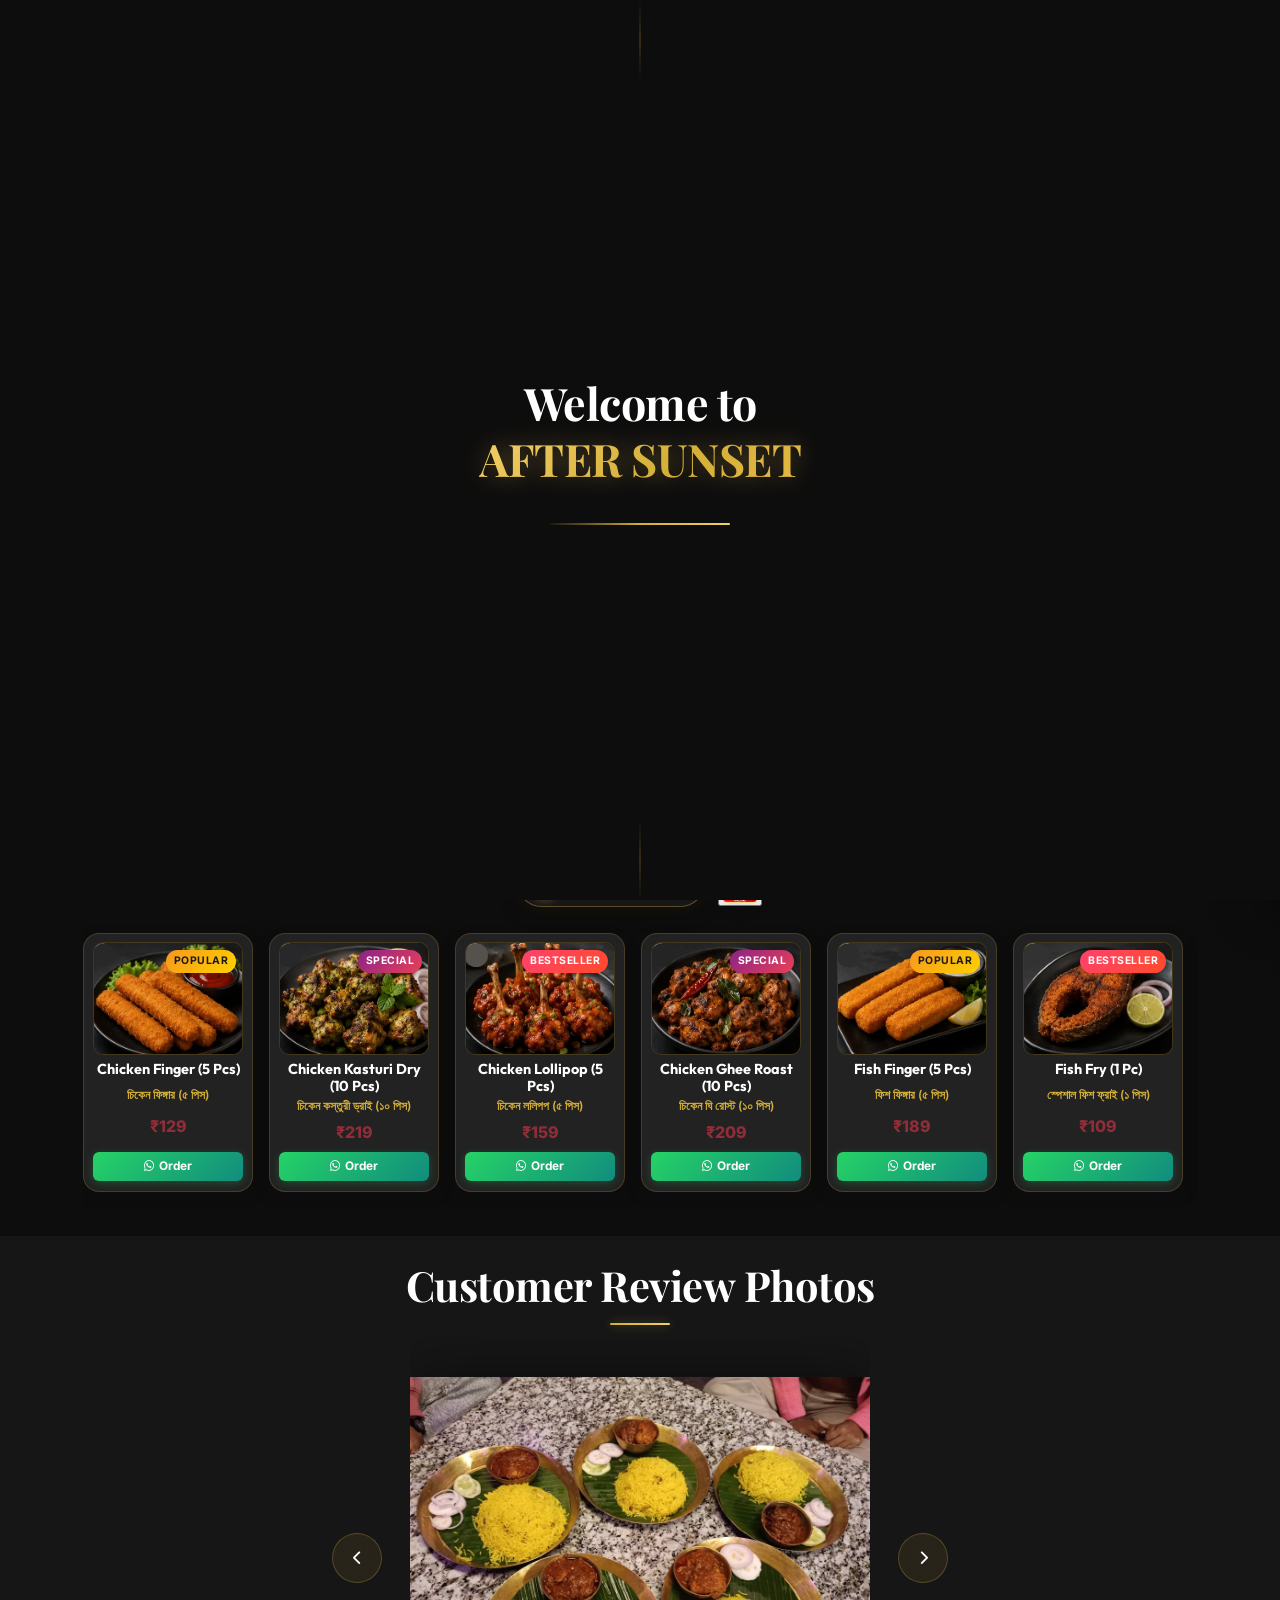
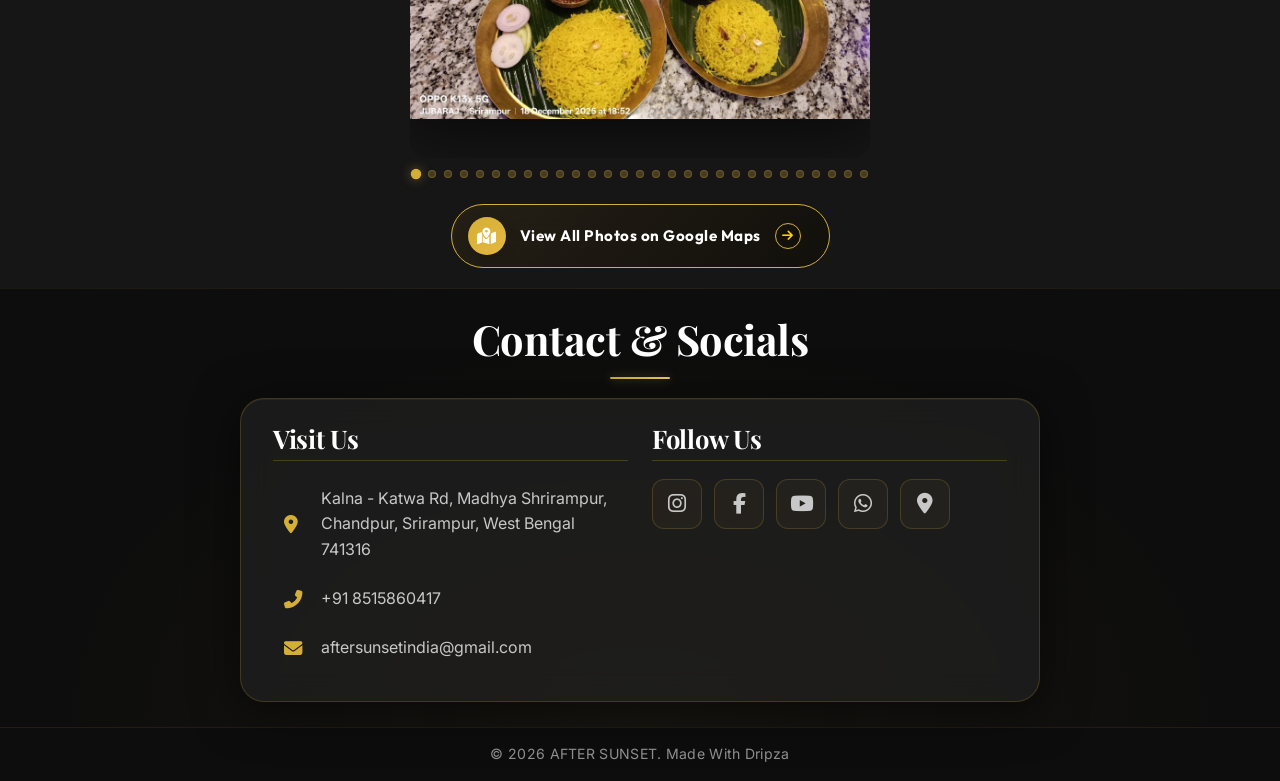
==== commit bbc519b5: "perf: smooth scroll - passive listeners, momentum drag, remove backdrop-filter, pause animation on s" ====
--- a/index.html
+++ b/index.html
@@ -4529,7 +4529,7 @@
         </div>
     </div>
 
-    <script src="script.js"></script>
+    <script src="script.js?v=1.4"></script>
 </body>
 
 </html>
--- a/styles.css
+++ b/styles.css
@@ -2951,8 +2951,6 @@
     font-size: 0.92rem;
     font-weight: 600;
     cursor: pointer;
-    backdrop-filter: blur(12px);
-    -webkit-backdrop-filter: blur(12px);
     box-shadow: 0 4px 20px rgba(0, 0, 0, 0.45), 0 0 15px rgba(201, 162, 75, 0.15);
     transition: all 0.3s cubic-bezier(0.25, 0.8, 0.25, 1);
     user-select: none;
@@ -3074,6 +3072,9 @@
     padding-right: 4px;
     scrollbar-width: thin;
     scrollbar-color: rgba(201, 162, 75, 0.6) rgba(255, 255, 255, 0.05);
+    will-change: scroll-position;
+    transform: translateZ(0);
+    -webkit-transform: translateZ(0);
 }
 
 .menu-filter-dropdown-list::-webkit-scrollbar {
@@ -3233,7 +3234,7 @@
     overflow-x: auto;
     overflow-y: hidden;
     scroll-behavior: smooth;
-    scroll-snap-type: x mandatory;
+    scroll-snap-type: x proximity;
     -webkit-overflow-scrolling: touch;
     padding: 8px 6px 18px;
     width: 100%;
@@ -3274,12 +3275,12 @@
     padding: 8px 9px 10px;
     text-align: center;
     box-shadow: 0 6px 22px rgba(0, 0, 0, 0.07) !important;
-    backdrop-filter: blur(12px);
-    -webkit-backdrop-filter: blur(12px);
     transition: transform 0.35s cubic-bezier(0.2, 0.8, 0.2, 1), border-color 0.35s ease, box-shadow 0.35s ease;
     animation: floatMenuItem 4.5s ease-in-out infinite alternate;
     user-select: none;
     position: relative;
+    will-change: transform;
+    contain: layout style;
 }
 
 .food-menu-card:nth-child(even) {
@@ -3561,8 +3562,6 @@
     position: absolute;
     inset: 0;
     background: rgba(0, 0, 0, 0.72);
-    backdrop-filter: blur(12px);
-    -webkit-backdrop-filter: blur(12px);
 }
 
 .full-menu-modal-container {
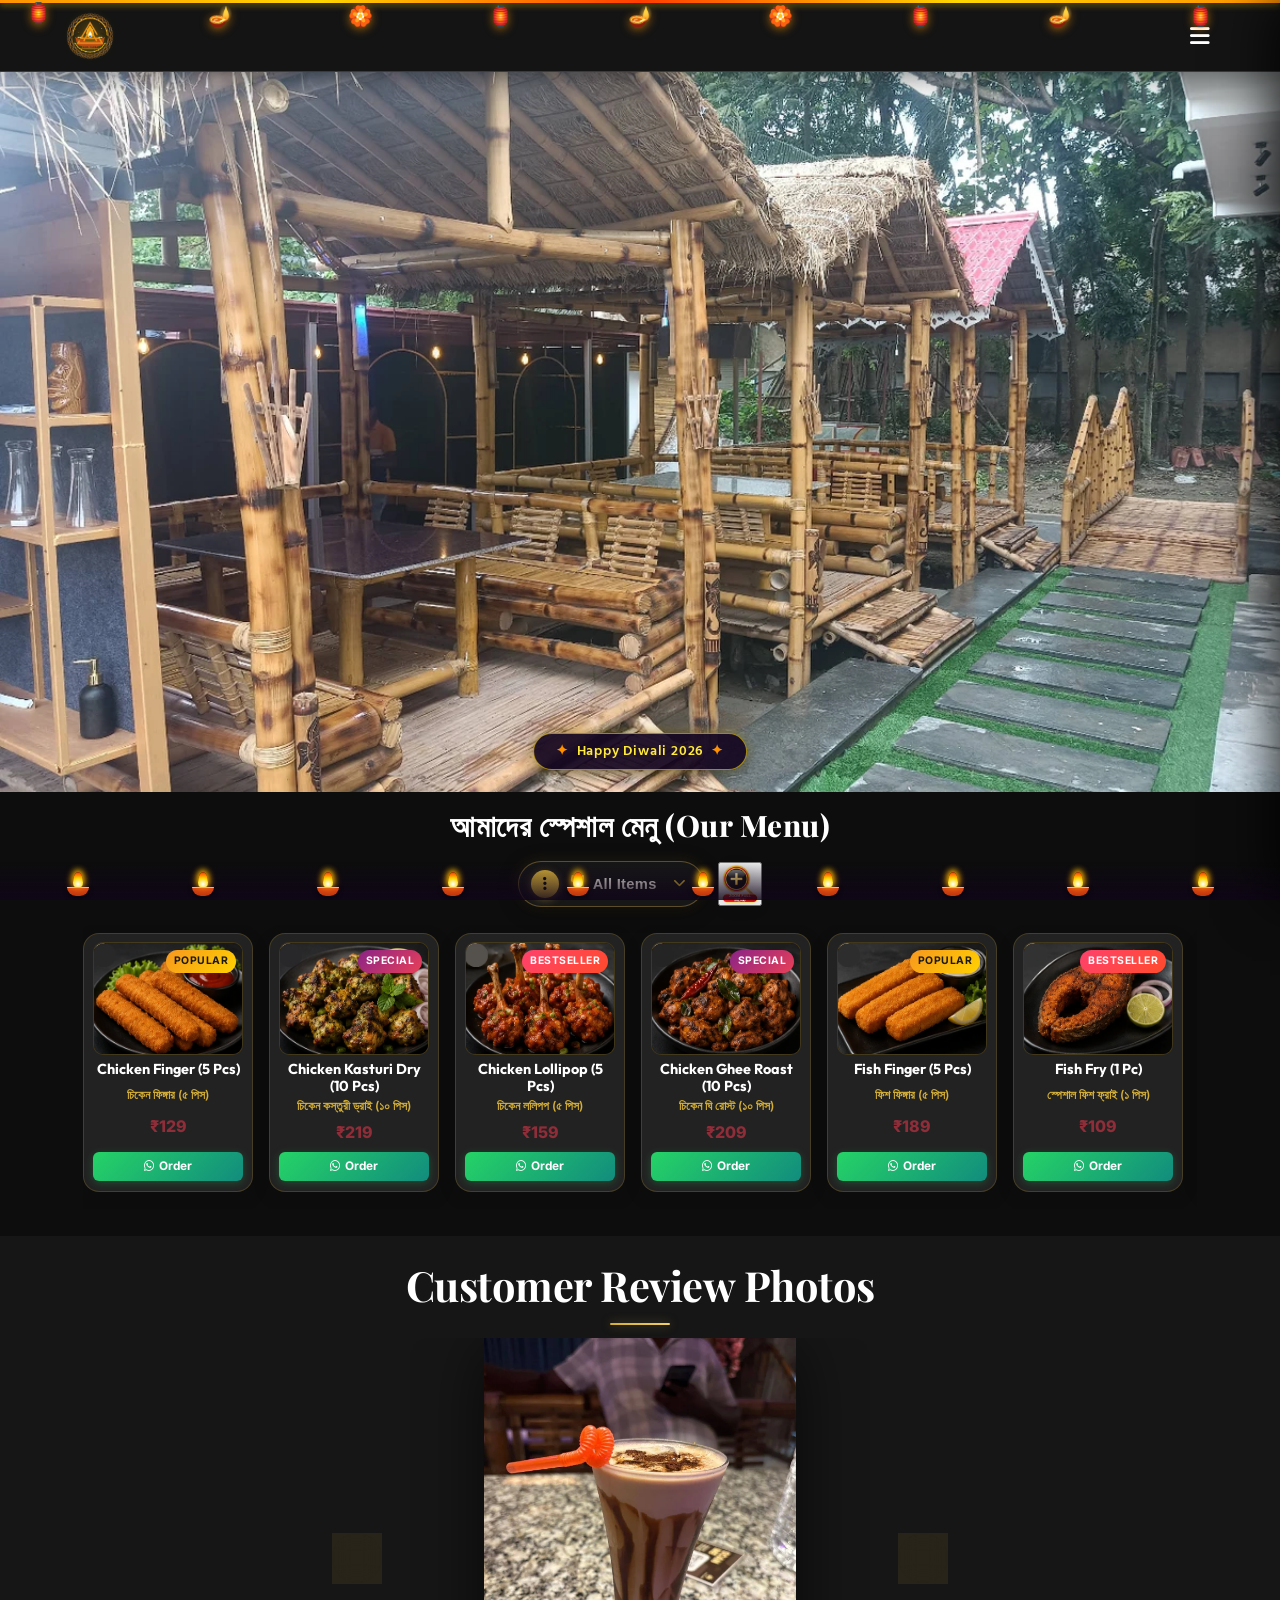
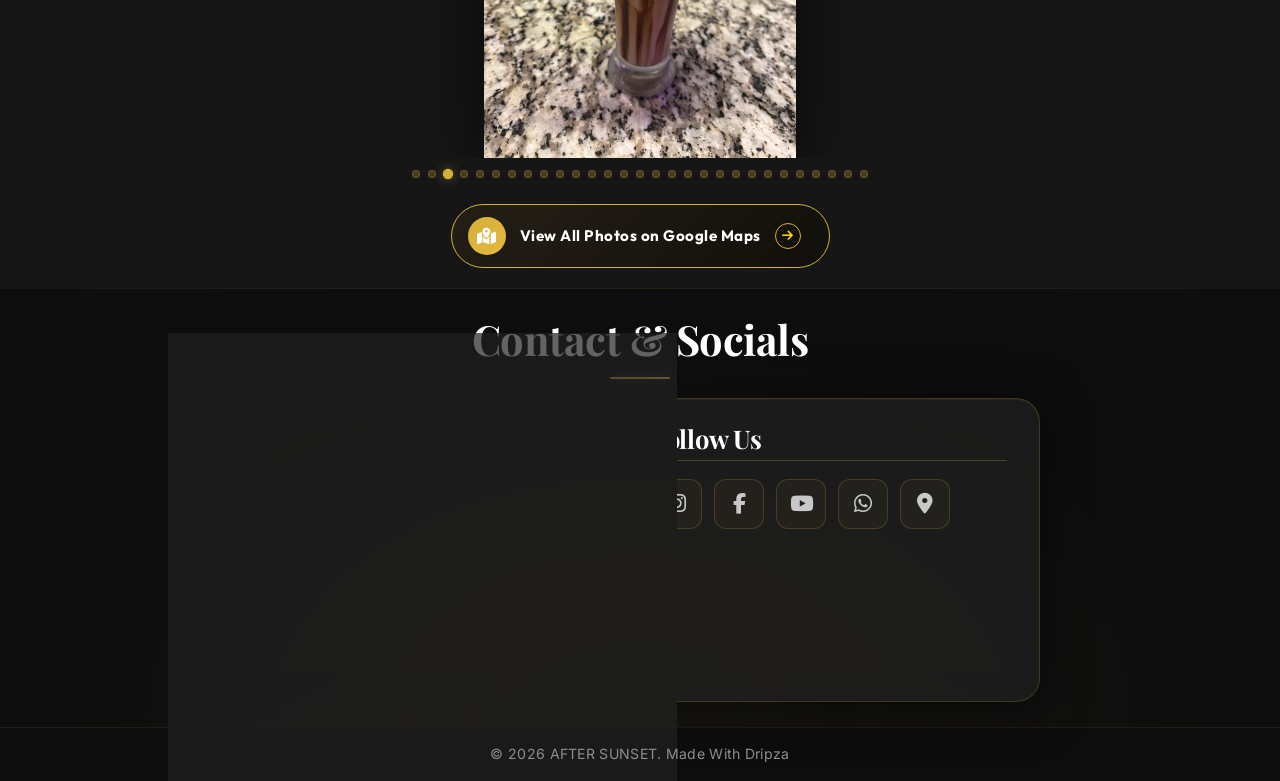
==== commit 2f8e0721: "update" ====
--- a/index.html
+++ b/index.html
@@ -7,16 +7,17 @@
     <title>AFTER SUNSET</title>
     <link rel="icon" type="image/png" href="assets/after_sunset_logo.webp">
     <link
-        href="https://fonts.googleapis.com/css2?family=Playfair+Display:wght@400;600;700;800&family=Outfit:wght@300;400;600;800&family=Inter:wght@300;400;500;600&display=swap"
+        href="https://fonts.googleapis.com/css2?family=Playfair+Display:wght@400;600;700;800&family=Outfit:wght@300;400;600;800&family=Inter:wght@300;400;500;600&family=Hind+Siliguri:wght@400;600;700&display=swap"
         rel="stylesheet">
     <link rel="stylesheet" href="https://cdnjs.cloudflare.com/ajax/libs/font-awesome/6.4.0/css/all.min.css">
     <link rel="stylesheet" href="styles.css?v=1.3">
 </head>
 
-<body class="no-scroll">
+<body class="no-scroll diwali-theme">
     <!-- Preloader Screen -->
     <div id="preloader">
         <div class="preloader-content">
+            <div class="preloader-diya-glow">🪔</div>
             <h1 class="preloader-title">Welcome to <br><span class="highlight">AFTER SUNSET</span></h1>
             <div class="preloader-loader">
                 <div class="loader-bar"></div>
@@ -24,17 +25,32 @@
         </div>
     </div>
     <!-- Navbar -->
+        <!-- Hanging Decorative Diwali Toran & Lanterns -->
+    <div class="diwali-hanging-toran" aria-hidden="true">
+        <div class="toran-string"></div>
+        <div class="toran-items">
+            <span class="toran-lantern tl1">🏮</span>
+            <span class="toran-diya td1">🪔</span>
+            <span class="toran-flower tf1">🏵️</span>
+            <span class="toran-lantern tl2">🏮</span>
+            <span class="toran-diya td2">🪔</span>
+            <span class="toran-flower tf2">🏵️</span>
+            <span class="toran-lantern tl3">🏮</span>
+            <span class="toran-diya td3">🪔</span>
+            <span class="toran-lantern tl4">🏮</span>
+        </div>
+    </div>
     <nav class="navbar">
         <div class="logo-container">
             <img src="assets/after_sunset_logo.webp" alt="AFTER SUNSET Logo" class="logo-brand-img">
             <div class="logo-text-wrapper">
-                <span class="animated-football-header" title="Ganesh Chaturthi Special">
-                    <img src="assets/ganesh_run_icon.webp" alt="Ganesh Run Icon" style="object-fit: contain; filter: drop-shadow(0 0 5px rgba(255, 215, 0, 0.6));">
+                <span class="animated-football-header" title="Diwali Celebration">
+                    <img src="assets/diwali_run_icon.webp" alt="Mahalaya Run Icon" style="object-fit: contain; filter: drop-shadow(0 0 5px rgba(255, 215, 0, 0.6));">
                 </span>
                 <span class="logo-text">AFTER SUNSET</span>
             </div>
         </div>
-        <span class="rath-yatra-header-text">শুভ বিশ্বকর্মা পূজা!</span>
+        <span class="rath-yatra-header-text diwali-header-text">✨ শুভ দীপাবলি ও কালীপূজা 🪔</span>
         <ul class="nav-links">
             <li><a href="#home">Home</a></li>
             <li><a href="#menu">Menu</a></li>
@@ -43,13 +59,6 @@
         </ul>
         <div class="navbar-actions">
             <!-- Janmashtami Special Button for Poster -->
-            <button class="fifa-btn" id="open-promo-modal-direct-btn" title="Show Ganesh Chaturthi Special Poster">
-                <div class="fifa-container">
-                    <div class="fifa-magic-ring"></div>
-                    <img src="assets/ganesh_icon.webp" alt="Ganesh Special" class="fifa-svg" style="object-fit: contain;">
-                </div>
-            </button>
-
             <div class="hamburger">
                 <i class="fas fa-bars"></i>
             </div>
@@ -59,7 +68,7 @@
     <!-- Hero Section -->
     <section id="home" class="hero">
         <div class="hero-bg banner-box">
-            <img src="assets/after_sunset_banner_1.webp" alt="AFTER SUNSET Banner 1" class="active">
+            <img src="assets/diwali_greeting_banner.webp" alt="Happy Diwali Festival Banner" class="active">
             <img src="assets/hero_banner_2.webp" alt="AFTER SUNSET Banner 2">
             <img src="assets/hero_banner_3.webp" alt="AFTER SUNSET Banner 3">
             <img src="assets/hero_banner_4.webp" alt="AFTER SUNSET Banner 4">
@@ -67,6 +76,11 @@
             <img src="assets/hero_banner_6.webp" alt="AFTER SUNSET Banner 6">
             <img src="assets/hero_banner_7.webp" alt="AFTER SUNSET Banner 7">
             <div class="overlay"></div>
+        </div>
+        <!-- Interactive Diwali Fireworks Canvas Overlay -->
+        <canvas id="diwali-fireworks-canvas"></canvas>
+        <div class="hero-diwali-badge">
+            <span class="sparkle-star">✦</span> Happy Diwali 2026 <span class="sparkle-star">✦</span>
         </div>
         <!-- Click/Hover Zones for Banner Control -->
         <div class="hero-nav-zone left-zone" title="Previous Image"></div>
@@ -4519,17 +4533,20 @@
 
 
 
-    <!-- Promo Poster Modal -->
-    <div class="promo-modal" id="promo-modal">
-        <div class="promo-modal-overlay"></div>
-        <div class="promo-modal-content">
-            <button class="promo-modal-close" id="close-promo-modal-btn" aria-label="Close Promo Modal"><i
-                    class="fas fa-times"></i></button>
-            <img src="assets/promo_poster.webp" alt="Rakhi Purnima Celebration" class="promo-poster-img">
-        </div>
+        <!-- Interactive Diwali Diya Bar along bottom -->
+    <div class="diwali-diya-bar" id="diwali-diya-bar" title="Interactive Diwali Diyas - Click to Light / Extinguish">
+        <div class="interactive-diya-item"><div class="diya-flame"></div><div class="diya-pot"></div></div>
+        <div class="interactive-diya-item"><div class="diya-flame"></div><div class="diya-pot"></div></div>
+        <div class="interactive-diya-item"><div class="diya-flame"></div><div class="diya-pot"></div></div>
+        <div class="interactive-diya-item"><div class="diya-flame"></div><div class="diya-pot"></div></div>
+        <div class="interactive-diya-item"><div class="diya-flame"></div><div class="diya-pot"></div></div>
+        <div class="interactive-diya-item"><div class="diya-flame"></div><div class="diya-pot"></div></div>
+        <div class="interactive-diya-item"><div class="diya-flame"></div><div class="diya-pot"></div></div>
+        <div class="interactive-diya-item"><div class="diya-flame"></div><div class="diya-pot"></div></div>
+        <div class="interactive-diya-item"><div class="diya-flame"></div><div class="diya-pot"></div></div>
+        <div class="interactive-diya-item"><div class="diya-flame"></div><div class="diya-pot"></div></div>
     </div>
-
     <script src="script.js?v=1.4"></script>
-</body>
+    </body>
 
 </html>
--- a/styles.css
+++ b/styles.css
@@ -134,6 +134,8 @@
 }
 
 .logo-brand-img {
+    position: relative;
+    z-index: 1002;
     height: 52px;
     width: auto;
     object-fit: contain;
@@ -3236,6 +3238,7 @@
     scroll-behavior: smooth;
     scroll-snap-type: x proximity;
     -webkit-overflow-scrolling: touch;
+    touch-action: pan-x pan-y;
     padding: 8px 6px 18px;
     width: 100%;
     cursor: grab;
@@ -4377,4 +4380,287 @@
         height: 22px;
         font-size: 0.7rem;
     }
-}+}
+/* Mobile touch vertical page scroll compatibility */
+.main-menu-scroll-wrapper,
+.main-menu-scroll-track,
+.main-menu-scroll-track .food-menu-card {
+    touch-action: pan-x pan-y !important;
+}
+
+/* ============================================================
+   DIWALI FESTIVAL THEME STYLES (DARK THEME - দীপাবলি ও কালীপূজা)
+   Optimized for All Devices: Desktop, iPhone & Low-End Android
+   ============================================================ */
+
+/* Preloader Diya Enhancement */
+.preloader-diya-glow {
+    font-size: 3rem;
+    margin-bottom: 8px;
+    animation: diyaPulseGlow 1.8s infinite ease-in-out;
+    filter: drop-shadow(0 0 12px #ffb300);
+    will-change: transform;
+}
+
+.preloader-subtitle {
+    font-family: 'Hind Siliguri', 'Outfit', sans-serif;
+    color: #ffca28;
+    font-size: 1.1rem;
+    font-weight: 600;
+    margin-top: 6px;
+    letter-spacing: 0.5px;
+    text-shadow: 0 0 10px rgba(255, 202, 40, 0.6);
+}
+
+@keyframes diyaPulseGlow {
+    0%, 100% { transform: scale(1) translateZ(0); filter: drop-shadow(0 0 10px #ff9100); }
+    50% { transform: scale(1.12) translateZ(0); filter: drop-shadow(0 0 20px #ffd700); }
+}
+
+/* Hanging Festive Toran & Lanterns */
+.diwali-hanging-toran {
+    position: fixed;
+    top: 0;
+    left: 0;
+    width: 100%;
+    height: 44px;
+    z-index: 1001;
+    pointer-events: none;
+    overflow: hidden;
+    transform: translateZ(0);
+}
+
+.toran-string {
+    position: absolute;
+    top: 0;
+    left: 0;
+    width: 100%;
+    height: 3px;
+    background: linear-gradient(90deg, #ff9100, #ffd700, #ff3d00, #ffd700, #ff9100);
+    box-shadow: 0 2px 6px rgba(255, 215, 0, 0.5);
+}
+
+.toran-items {
+    display: flex;
+    justify-content: space-around;
+    align-items: flex-start;
+    padding: 0 10px;
+    width: 100%;
+}
+
+.toran-items span {
+    display: inline-block;
+    transform-origin: top center;
+    font-size: 1.25rem;
+    filter: drop-shadow(0 2px 5px rgba(255, 150, 0, 0.6));
+    will-change: transform;
+}
+
+.toran-lantern { animation: toranSway 3.2s infinite ease-in-out; }
+.toran-diya { animation: toranSway 2.8s infinite ease-in-out reverse; }
+.toran-flower { animation: toranSway 3.6s infinite ease-in-out; font-size: 1rem; }
+
+.tl1 { animation-delay: 0s; position: relative; left: -42px; top: -3px; }
+.td1 { animation-delay: 0.4s; }
+.tf1 { animation-delay: 0.8s; }
+.tl2 { animation-delay: 1.2s; }
+.td2 { animation-delay: 1.6s; }
+.tf2 { animation-delay: 0.3s; }
+.tl3 { animation-delay: 0.9s; }
+.td3 { animation-delay: 1.4s; }
+.tl4 { animation-delay: 0.2s; }
+
+@keyframes toranSway {
+    0%, 100% { transform: rotate(-8deg) translateZ(0); }
+    50% { transform: rotate(8deg) translateZ(0); }
+}
+
+/* Diwali Header Text (Dark Theme - Royal Gold Shimmer) */
+.diwali-header-text {
+    font-family: 'Hind Siliguri', 'Playfair Display', serif !important;
+    font-size: 1.25rem !important;
+    font-weight: 700 !important;
+    color: #FFE082 !important;
+    background: linear-gradient(90deg, #FFE082 0%, #FFB300 40%, #FFF8E1 60%, #FF9100 100%) !important;
+    -webkit-background-clip: text !important;
+    -webkit-text-fill-color: transparent !important;
+    filter: drop-shadow(0 0 8px rgba(255, 179, 0, 0.6));
+    letter-spacing: 0.5px;
+}
+
+/* Hero Section Diwali Additions */
+#diwali-fireworks-canvas {
+    position: absolute;
+    inset: 0;
+    width: 100%;
+    height: 100%;
+    z-index: 2;
+    pointer-events: auto;
+    cursor: crosshair;
+    contain: strict;
+}
+
+.hero-diwali-badge {
+    position: absolute;
+    bottom: 22px;
+    left: 50%;
+    transform: translateX(-50%) translateZ(0);
+    z-index: 3;
+    background: rgba(20, 6, 32, 0.92);
+    border: 1.5px solid rgba(255, 215, 0, 0.6);
+    border-radius: 30px;
+    padding: 6px 18px;
+    font-family: 'Hind Siliguri', 'Outfit', sans-serif;
+    color: #ffeb3b;
+    font-size: 0.88rem;
+    font-weight: 600;
+    letter-spacing: 0.8px;
+    white-space: nowrap;
+    box-shadow: 0 4px 15px rgba(0, 0, 0, 0.5), 0 0 12px rgba(255, 215, 0, 0.3);
+    pointer-events: none;
+    animation: badgeFloat 3.5s infinite ease-in-out;
+}
+
+.sparkle-star {
+    color: #ff9100;
+    margin: 0 4px;
+    display: inline-block;
+}
+
+@keyframes badgeFloat {
+    0%, 100% { transform: translateX(-50%) translateY(0) translateZ(0); }
+    50% { transform: translateX(-50%) translateY(-5px) translateZ(0); }
+}
+
+/* Interactive Diya Bar along bottom of the screen */
+.diwali-diya-bar {
+    position: fixed;
+    bottom: 0;
+    left: 0;
+    width: 100%;
+    height: 38px;
+    z-index: 9980;
+    display: flex;
+    justify-content: space-around;
+    align-items: flex-end;
+    padding: 0 15px 4px 15px;
+    pointer-events: none;
+    background: linear-gradient(to top, rgba(16, 5, 25, 0.85) 0%, rgba(16, 5, 25, 0) 100%);
+    contain: layout paint;
+}
+
+.interactive-diya-item {
+    pointer-events: auto;
+    cursor: pointer;
+    display: flex;
+    flex-direction: column;
+    align-items: center;
+    transition: transform 0.2s ease-out;
+    user-select: none;
+    will-change: transform;
+}
+
+.interactive-diya-item:hover {
+    transform: scale(1.25) translateY(-3px) translateZ(0);
+}
+
+.diya-flame {
+    width: 10px;
+    height: 15px;
+    background: radial-gradient(circle at 50% 80%, #fff 0%, #ffd700 45%, #ff4500 85%, transparent 100%);
+    border-radius: 50% 50% 25% 25% / 70% 70% 30% 30%;
+    box-shadow: 0 0 8px #ff9100, 0 -2px 6px #ffd700;
+    animation: diyaFlameFlicker 0.2s infinite alternate ease-in-out;
+    transform-origin: bottom center;
+    transition: opacity 0.3s ease, transform 0.3s ease;
+    will-change: transform, opacity;
+}
+
+.diya-pot {
+    width: 22px;
+    height: 9px;
+    background: linear-gradient(180deg, #d84315 0%, #bf360c 100%);
+    border-radius: 0 0 14px 14px;
+    border-top: 1.5px solid #ffca28;
+    box-shadow: 0 2px 4px rgba(0, 0, 0, 0.5);
+}
+
+.interactive-diya-item.unlit .diya-flame {
+    opacity: 0;
+    transform: scale(0.2);
+}
+
+@keyframes diyaFlameFlicker {
+    0% { transform: scale(1) rotate(-1deg) translateZ(0); }
+    100% { transform: scale(1.06, 0.95) rotate(1.5deg) translateZ(0); }
+}
+
+@media (max-width: 768px) {
+    .diwali-diya-bar {
+        height: 30px;
+        padding-bottom: 2px;
+    }
+    .interactive-diya-item:nth-child(n+7) {
+        display: none !important;
+    }
+    .diya-flame {
+        width: 8px;
+        height: 12px;
+    }
+    .diya-pot {
+        width: 17px;
+        height: 7px;
+    }
+}
+/* Sparkler Cursor Trail Particle (Desktop only) */
+.diwali-sparkler-dot {
+    position: fixed;
+    pointer-events: none;
+    border-radius: 50%;
+    z-index: 10005;
+    animation: sparklerFade 0.55s forwards linear;
+    will-change: transform, opacity;
+}
+
+@keyframes sparklerFade {
+    0% { transform: translate(0, 0) scale(1) translateZ(0); opacity: 1; }
+    100% { transform: translate(var(--tx, 0), var(--ty, 0)) scale(0) translateZ(0); opacity: 0; }
+}
+
+/* Mobile Optimizations */
+@media (max-width: 768px) {
+    .diwali-header-text {
+        font-size: 0.92rem !important;
+    }
+    .diwali-hanging-toran {
+        height: 36px;
+    }
+    .tl1 {
+        left: -14px;
+        top: -2px;
+    }
+    .toran-items span {
+        font-size: 1rem;
+    }
+    .hero-diwali-badge {
+        font-size: 0.72rem;
+        padding: 4px 12px;
+        bottom: 10px;
+    }
+    .diwali-diya-bar {
+        height: 30px;
+        padding-bottom: 2px;
+    }
+    .diya-flame {
+        width: 8px;
+        height: 12px;
+    }
+    .diya-pot {
+        width: 17px;
+        height: 7px;
+    }
+    .preloader-diya-glow,
+    .diwali-header-text {
+        filter: none !important;
+    }
+}
